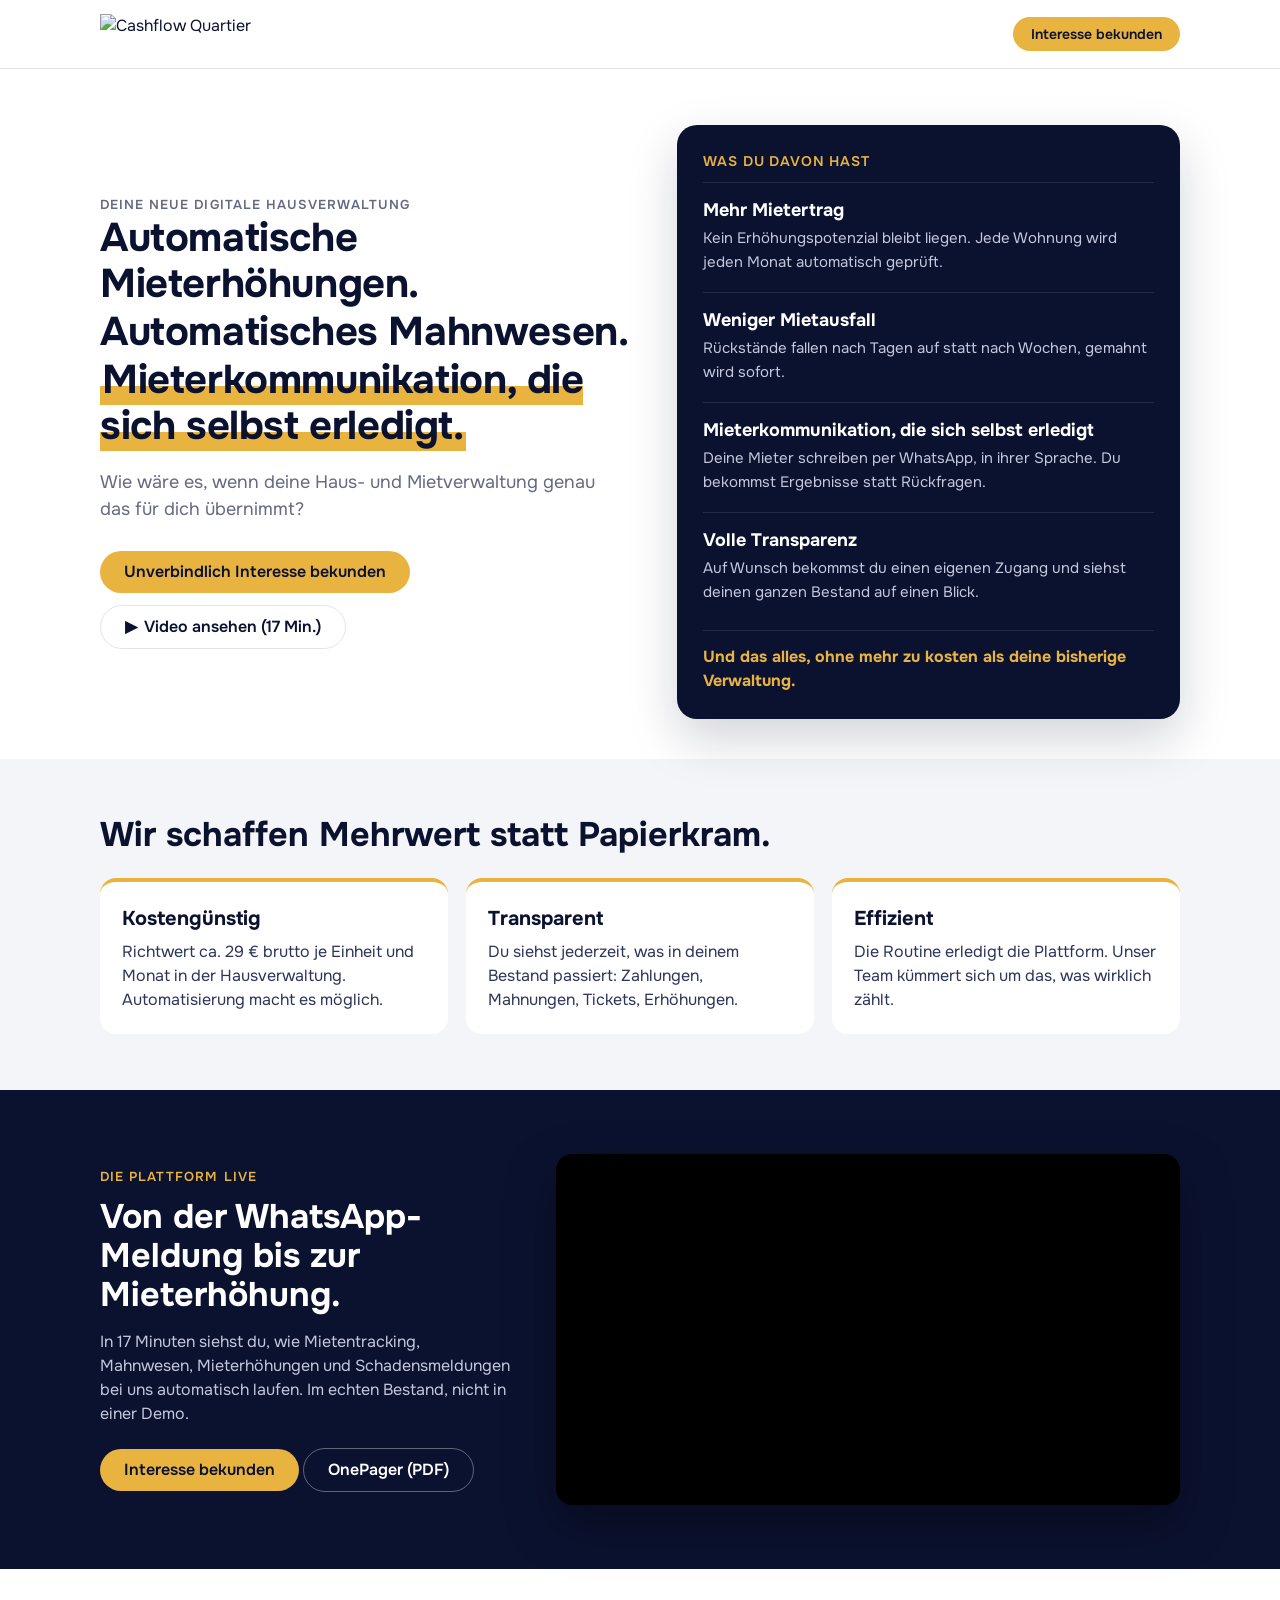
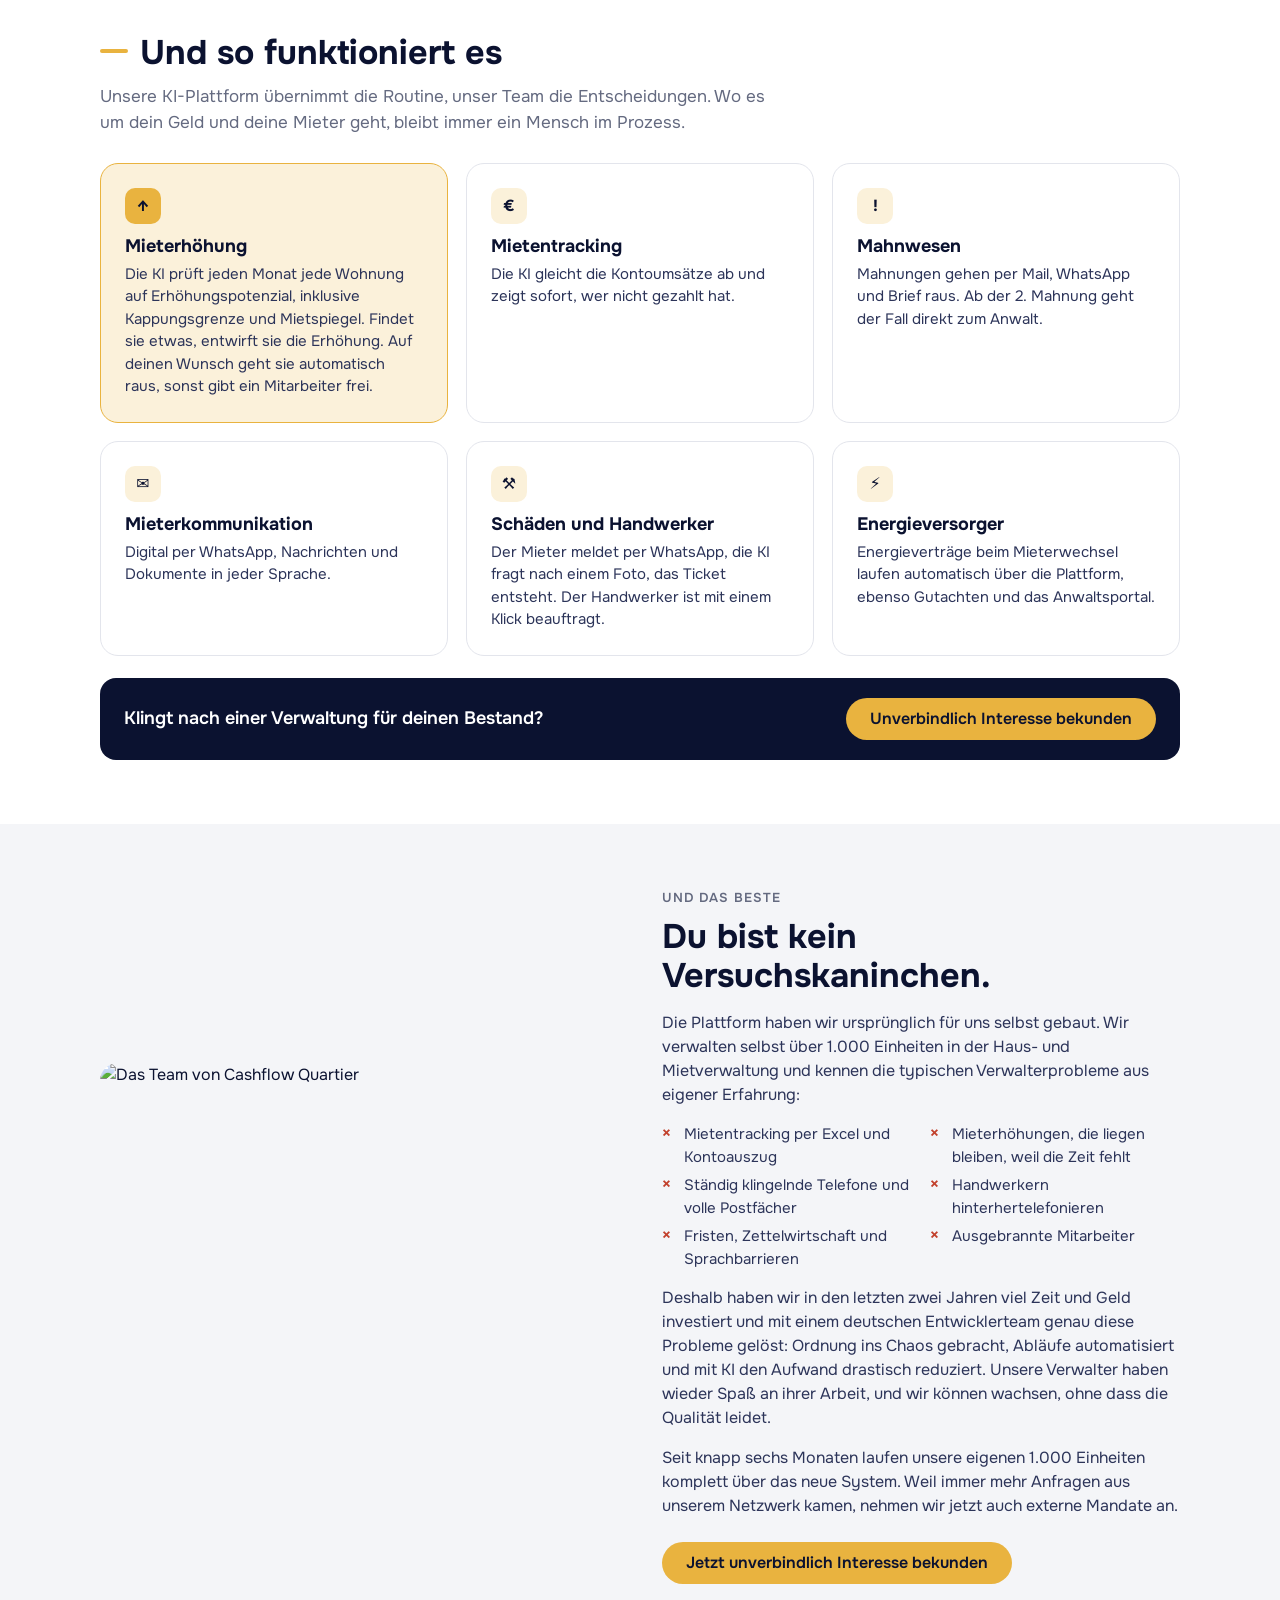
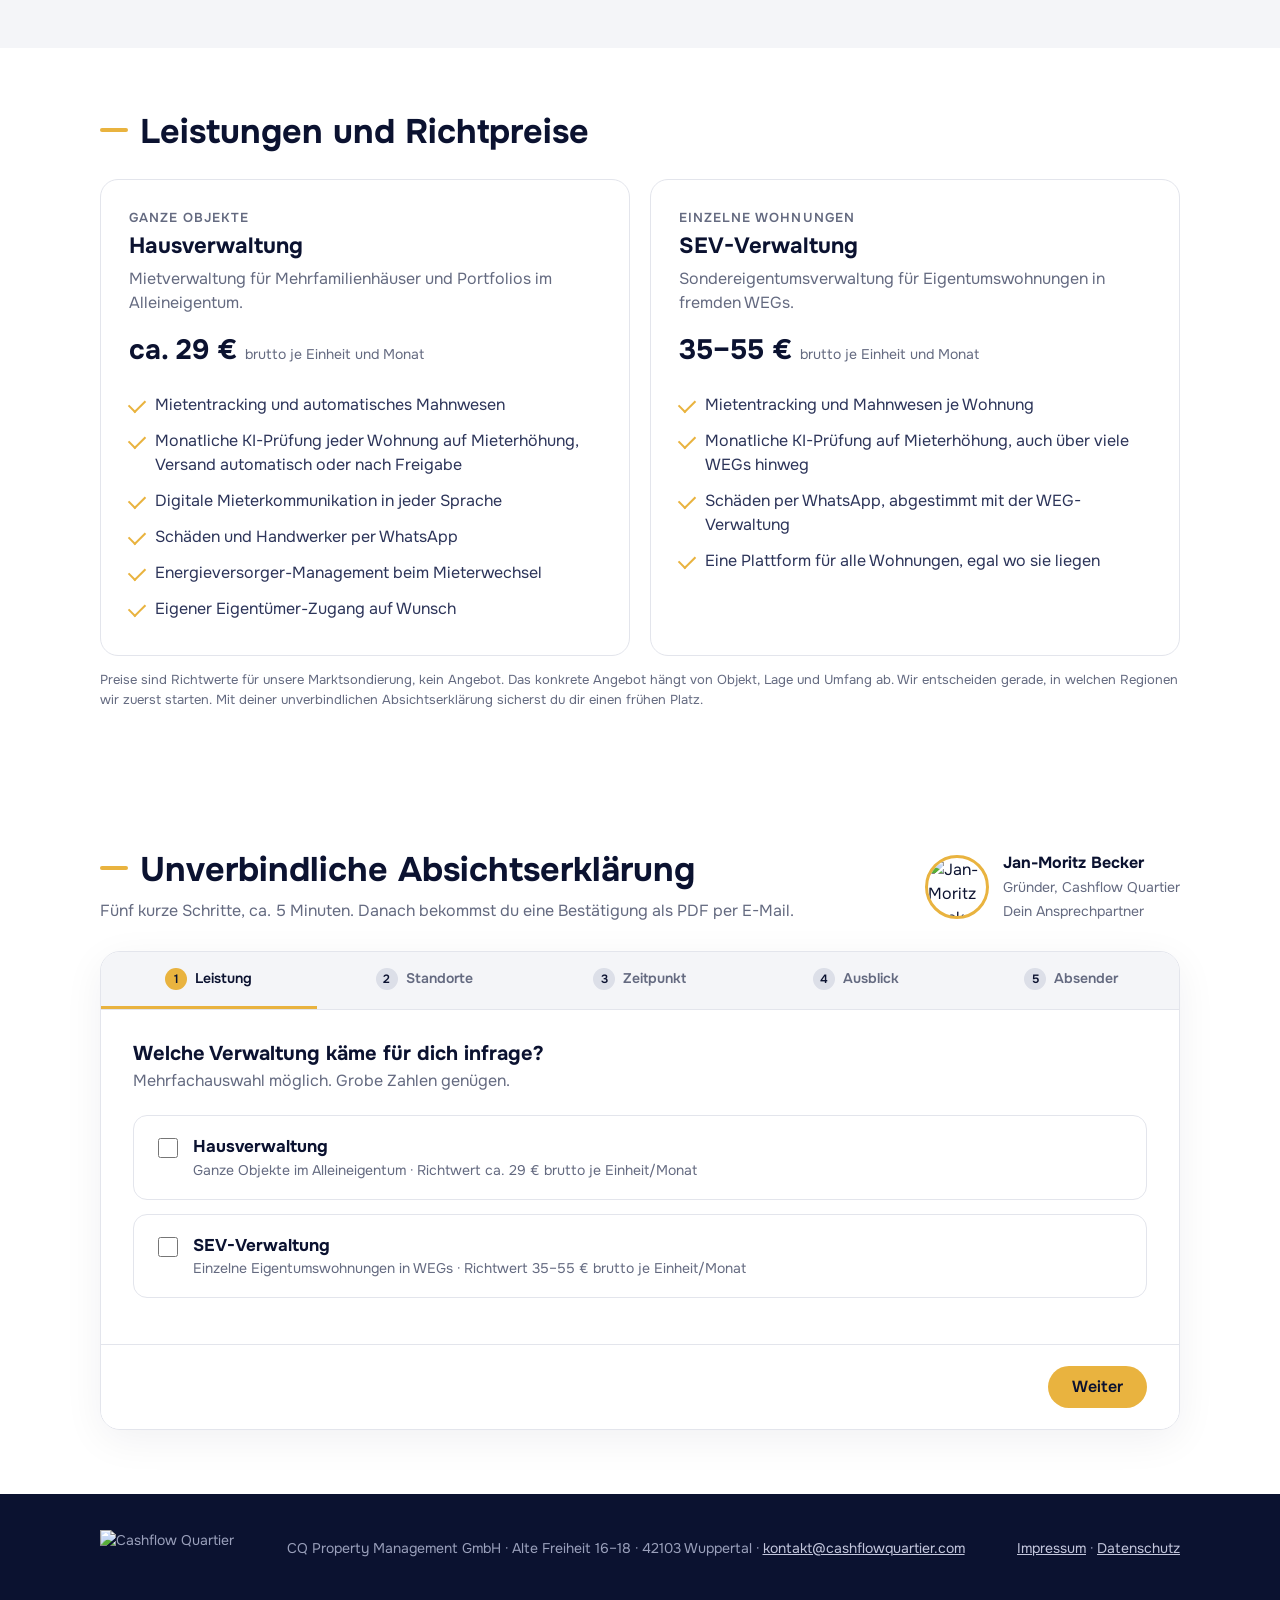
==== loi-seite/index.html @ a7de62e8 "LOI-Seite in Du-Form, neuer Aufbau mit Story und mehr Interesse-Buttons Hero mit Begrüßung, drei Cla" ====
<!doctype html>
<html lang="de">
<head>
<meta charset="utf-8">
<meta name="viewport" content="width=device-width, initial-scale=1">
<title>CQ Property Management – Unverbindliche Absichtserklärung</title>
<meta name="description" content="Deine neue digitale Hausverwaltung: automatische Mieterhöhungen, automatisches Mahnwesen und Mieterkommunikation, die sich selbst erledigt. Unverbindlich Interesse bekunden.">
<meta name="robots" content="noindex, nofollow">
<style>
@font-face{font-family:Onest;font-weight:400;font-display:swap;src:url(assets/fonts/onest-latin-400-normal.woff2) format("woff2")}
@font-face{font-family:Onest;font-weight:600;font-display:swap;src:url(assets/fonts/onest-latin-600-normal.woff2) format("woff2")}
@font-face{font-family:Onest;font-weight:700;font-display:swap;src:url(assets/fonts/onest-latin-700-normal.woff2) format("woff2")}
:root{
  --navy:#0b1230; --navy-2:#2c3459; --gold:#e9b33f; --gold-soft:#fbf1da;
  --ink:#0b1230; --muted:#646a80; --line:#e3e5ec; --bg:#ffffff; --bg-2:#f4f5f8;
  --ok:#2f9e5b; --err:#c2412d; --r:14px;
}
*{box-sizing:border-box}
html{scroll-behavior:smooth}
body{margin:0;font-family:Onest,system-ui,-apple-system,Segoe UI,Roboto,sans-serif;color:var(--ink);background:var(--bg);line-height:1.5;-webkit-font-smoothing:antialiased}
a{color:inherit}
.wrap{max-width:1120px;margin:0 auto;padding:0 20px}
.btn{display:inline-flex;align-items:center;gap:10px;border:0;border-radius:999px;padding:13px 24px;font:600 16px/1 Onest,sans-serif;cursor:pointer;text-decoration:none;transition:transform .15s,box-shadow .15s,background .15s}
.btn-gold{background:var(--gold);color:var(--navy)}
.btn-gold:hover{transform:translateY(-1px);box-shadow:0 8px 24px rgba(233,179,63,.35)}
.btn-ghost{background:transparent;color:var(--navy);border:1.5px solid var(--line)}
.btn-ghost:hover{border-color:var(--navy)}
.btn[disabled]{opacity:.5;cursor:not-allowed;transform:none;box-shadow:none}
.eyebrow{font-weight:600;font-size:13px;letter-spacing:.08em;text-transform:uppercase;color:var(--muted)}
h1,h2,h3{line-height:1.15;margin:0}
h2{font-size:clamp(26px,3.2vw,34px);font-weight:700}
.bar{display:inline-block;width:28px;height:4px;background:var(--gold);border-radius:2px;vertical-align:middle;margin-right:12px;transform:translateY(-4px)}

/* header */
header{position:sticky;top:0;z-index:20;background:rgba(255,255,255,.92);backdrop-filter:blur(8px);border-bottom:1px solid var(--line)}
header .wrap{display:flex;align-items:center;justify-content:space-between;height:68px}
header img{height:40px;display:block}
header .btn{padding:10px 18px;font-size:14px}

/* hero */
.hero{padding:56px 0 40px}
.hero .wrap{display:grid;grid-template-columns:1.05fr 1fr;gap:48px;align-items:center}
.hero h1{font-size:clamp(34px,4.6vw,52px);font-weight:700;letter-spacing:-.01em}
.hero h1 mark{background:linear-gradient(transparent 62%,var(--gold) 62%);color:inherit;padding:0 2px}
.hero p.lead{font-size:18px;color:var(--muted);margin:20px 0 28px;max-width:520px}
.hero .greet{display:none;margin:0 0 14px;font-weight:600;color:var(--navy)}
.hero .ctas{display:flex;gap:12px;flex-wrap:wrap}
.hero figure{margin:0;border-radius:18px;overflow:hidden;box-shadow:0 20px 50px rgba(11,18,48,.12)}
.hero figure img{display:block;width:100%;height:auto}
.trust{display:flex;gap:10px;flex-wrap:wrap;margin-top:22px}
.trust span{background:var(--bg-2);border-radius:999px;padding:6px 14px;font-size:13px;color:var(--navy-2)}

/* hero automation card */
.auto{background:var(--navy);color:#fff;border-radius:20px;padding:26px 26px 18px;box-shadow:0 20px 50px rgba(11,18,48,.18)}
.auto-head{font-weight:600;font-size:14px;letter-spacing:.06em;text-transform:uppercase;color:var(--gold);margin-bottom:10px}
.auto ul{list-style:none;margin:0;padding:0}
.auto li{display:flex;gap:14px;align-items:flex-start;padding:12px 0;border-top:1px solid rgba(255,255,255,.1)}
.auto li:first-child{border-top:0}
.auto i{flex:none;width:34px;height:34px;border-radius:10px;background:rgba(233,179,63,.16);color:var(--gold);display:grid;place-items:center;font-style:normal;font-weight:700}
.auto b{display:block;font-size:16px}
.auto span{display:block;font-size:14px;color:#c4c7dd;line-height:1.4}
/* benefits */
.benefits .intro{color:var(--muted);max-width:680px;margin:12px 0 0;font-size:17px}
.benefits .grid{display:grid;grid-template-columns:repeat(2,1fr);gap:20px;margin-top:28px}
.benefits .card h3{font-size:20px;margin:0 0 8px}
.benefits .card p{margin:0;color:var(--navy-2)}
.benefits .card{border-top:4px solid var(--gold)}
/* team */
.team{display:grid;grid-template-columns:1fr 1fr;gap:44px;align-items:center}
.team figure{margin:0;border-radius:18px;overflow:hidden}
.team figure img{display:block;width:100%;height:auto}
.team p{color:var(--navy-2)}
.stat b{font-size:26px}
/* hero claims + gains */
.hero h1.claims{font-size:clamp(28px,3.3vw,40px);display:flex;flex-direction:column;gap:2px}
.values{display:flex;gap:8px;flex-wrap:wrap;margin:0 0 26px}
.values span{border:1.5px solid var(--gold);color:var(--navy);border-radius:999px;padding:6px 14px;font-weight:600;font-size:14px}
.gains{background:var(--navy);color:#fff;border-radius:20px;padding:26px;box-shadow:0 20px 50px rgba(11,18,48,.18);display:grid;gap:4px}
.gains-head{font-weight:600;font-size:14px;letter-spacing:.06em;text-transform:uppercase;color:var(--gold);margin-bottom:6px}
.gain{padding:14px 0;border-top:1px solid rgba(255,255,255,.1)}
.gain b{display:block;font-size:18px;margin-bottom:2px}
.gain span{color:#c4c7dd;font-size:15px;line-height:1.45}
.gains-foot{margin-top:8px;padding-top:14px;border-top:1px solid rgba(255,255,255,.1);font-size:13px;color:#9aa0bb}
/* how */
.how .intro{color:var(--muted);max-width:680px;margin:12px 0 0;font-size:17px}
.how .grid{display:grid;grid-template-columns:repeat(3,1fr);gap:18px;margin:28px 0 22px}
.how .card{padding:24px}
.how .card i{width:36px;height:36px;border-radius:10px;background:var(--gold-soft);color:var(--navy);display:grid;place-items:center;font-style:normal;font-weight:700;margin-bottom:12px}
.how .card h3{font-size:18px;margin:0 0 6px}
.how .card p{margin:0;color:var(--navy-2);font-size:15px}
.how .card.feat{background:var(--gold-soft);border-color:var(--gold)}
.how .card.feat i{background:var(--gold)}
/* values band, cta, pains */
.values-band{background:var(--bg-2);padding-block:56px}
.values-band h2{text-align:left}
.values3{display:grid;grid-template-columns:repeat(3,1fr);gap:18px;margin-top:24px}
.values3 div{background:#fff;border-radius:16px;padding:22px;border-top:4px solid var(--gold)}
.values3 b{display:block;font-size:20px;margin-bottom:6px}
.values3 span{color:var(--navy-2)}
.cta-line{display:flex;justify-content:space-between;align-items:center;gap:16px;flex-wrap:wrap;background:var(--navy);color:#fff;border-radius:16px;padding:20px 24px;margin-top:6px}
.cta-line span{font-weight:600;font-size:18px}
.btn-ghost.on-dark{color:#fff;border-color:rgba(255,255,255,.35)}
.btn-ghost.on-dark:hover{border-color:#fff}
.pains{margin:6px 0 16px;padding:0;list-style:none;display:grid;grid-template-columns:1fr 1fr;gap:6px 18px}
.pains li{position:relative;padding-left:22px;color:var(--navy-2);font-size:15px}
.pains li:before{content:"×";position:absolute;left:0;top:-1px;color:var(--err);font-weight:700}
.gains-foot b{color:var(--gold);font-size:16px}
/* stats */
.stats{display:grid;grid-template-columns:repeat(4,1fr);gap:14px;margin:8px 0 0}
.stat{background:var(--bg-2);border-radius:var(--r);padding:20px}
.stat b{display:block;font-size:30px;font-weight:700}
.stat b.g{color:var(--gold)}
.stat span{font-size:14px;color:var(--muted)}

section{padding:64px 0}
.video{background:var(--navy);color:#fff}
.video .wrap{display:grid;grid-template-columns:1fr 1.5fr;gap:40px;align-items:center}
.video p{color:#c4c7dd}
.video .frame{position:relative;padding-top:56.25%;border-radius:16px;overflow:hidden;background:#000;box-shadow:0 20px 50px rgba(0,0,0,.35)}
.video iframe{position:absolute;inset:0;width:100%;height:100%;border:0}
.video .eyebrow{color:var(--gold)}

/* services */
.services .grid{display:grid;grid-template-columns:1fr 1fr;gap:20px;margin-top:28px}
.card{border:1px solid var(--line);border-radius:18px;padding:28px;background:#fff}
.card h3{font-size:22px;margin:6px 0 8px}
.card .price{font-size:28px;font-weight:700;margin:14px 0 2px}
.card .price small{font-size:14px;font-weight:400;color:var(--muted)}
.card ul{margin:16px 0 0;padding:0;list-style:none}
.card li{padding:6px 0 6px 26px;position:relative;color:var(--navy-2)}
.card li:before{content:"";position:absolute;left:0;top:12px;width:14px;height:8px;border-left:2.5px solid var(--gold);border-bottom:2.5px solid var(--gold);transform:rotate(-45deg)}
.note{font-size:13px;color:var(--muted);margin-top:14px}

/* why loi */
.why{background:var(--bg-2)}
.why .grid{display:grid;grid-template-columns:repeat(3,1fr);gap:20px;margin-top:28px}
.why .card{border:0}
.why .num{width:36px;height:36px;border-radius:50%;background:var(--gold);color:var(--navy);display:grid;place-items:center;font-weight:700}

/* form */
.loi .head{display:grid;grid-template-columns:1fr auto;gap:30px;align-items:end;margin-bottom:28px}
.person{display:flex;gap:14px;align-items:center}
.person img{width:64px;height:64px;border-radius:50%;object-fit:cover;border:3px solid var(--gold)}
.person b{display:block}
.person span{font-size:14px;color:var(--muted)}
.formbox{border:1px solid var(--line);border-radius:20px;overflow:hidden;box-shadow:0 10px 40px rgba(11,18,48,.06)}
.steps{display:flex;background:var(--bg-2);border-bottom:1px solid var(--line);overflow-x:auto}
.steps button{flex:1;min-width:130px;border:0;background:none;padding:16px 12px;font:600 14px Onest,sans-serif;color:var(--muted);cursor:pointer;border-bottom:3px solid transparent;white-space:nowrap}
.steps button .n{display:inline-grid;place-items:center;width:22px;height:22px;border-radius:50%;background:#dcdfe8;color:var(--navy);font-size:12px;margin-right:8px}
.steps button.on{color:var(--navy);border-bottom-color:var(--gold)}
.steps button.on .n,.steps button.past .n{background:var(--gold)}
.pane{display:none;padding:32px}
.pane.on{display:block}
.pane h3{font-size:20px;margin-bottom:4px}
.pane .sub{color:var(--muted);margin:0 0 22px}
.row{display:grid;gap:16px;grid-template-columns:repeat(2,1fr);margin-bottom:16px}
.row.three{grid-template-columns:repeat(3,1fr)}
label.f{display:block;font-size:14px;font-weight:600;margin-bottom:6px}
label.f em{font-style:normal;font-weight:400;color:var(--muted)}
input[type=text],input[type=email],input[type=tel],input[type=number],select,textarea{width:100%;font:16px Onest,sans-serif;color:var(--ink);padding:12px 14px;border:1.5px solid var(--line);border-radius:10px;background:#fff;outline:none;transition:border .15s}
input:focus,select:focus,textarea:focus{border-color:var(--navy)}
.invalid{border-color:var(--err)!important}
.svc{border:1.5px solid var(--line);border-radius:14px;padding:18px 20px;margin-bottom:14px;transition:border .15s,background .15s}
.svc.on{border-color:var(--gold);background:#fffcf4}
.svc .top{display:flex;gap:12px;align-items:flex-start;cursor:pointer}
.svc .top input{margin-top:4px;width:20px;height:20px;accent-color:var(--navy)}
.svc .top b{font-size:17px}
.svc .top span{display:block;font-size:14px;color:var(--muted)}
.svc .body{display:none;margin-top:16px;padding-top:16px;border-top:1px dashed var(--line)}
.svc.on .body{display:block}
.chips{display:flex;gap:8px;flex-wrap:wrap}
.chips label{cursor:pointer}
.chips input{position:absolute;opacity:0;pointer-events:none}
.chips span{display:inline-block;padding:9px 16px;border:1.5px solid var(--line);border-radius:999px;font-size:14px;transition:all .15s}
.chips input:checked+span{background:var(--navy);border-color:var(--navy);color:#fff}
.chips input:focus-visible+span{outline:2px solid var(--gold);outline-offset:2px}
table.loc{width:100%;border-collapse:separate;border-spacing:0 8px}
table.loc th{text-align:left;font-size:13px;color:var(--muted);font-weight:600;padding:0 6px}
table.loc td{padding:0 6px}
table.loc td:last-child{width:44px}
table.loc td:nth-child(1){width:110px}
table.loc td:nth-child(3){width:120px}
table.loc td:nth-child(4){width:190px}
table.loc td:nth-child(5){width:140px}
.del{border:0;background:var(--bg-2);border-radius:8px;width:38px;height:44px;cursor:pointer;font-size:18px;color:var(--muted)}
.add{margin-top:6px;border:1.5px dashed var(--line);background:none;border-radius:10px;padding:10px 16px;font:600 14px Onest,sans-serif;cursor:pointer;color:var(--navy)}
.sumline{margin-top:14px;font-size:14px;color:var(--muted)}
.sumline b{color:var(--navy)}
.check{display:flex;gap:12px;align-items:flex-start;margin:12px 0;font-size:14px;color:var(--navy-2)}
.check input{width:18px;height:18px;margin-top:2px;accent-color:var(--navy);flex:none}
.legal{background:var(--gold-soft);border-radius:12px;padding:16px 18px;font-size:14px;color:var(--navy-2);margin:6px 0 18px}
.nav{display:flex;justify-content:space-between;align-items:center;padding:20px 32px;border-top:1px solid var(--line);background:#fff}
.nav .msg{color:var(--err);font-size:14px}
.scale{display:flex;gap:8px}
.scale label{flex:1}
.scale span{display:block;text-align:center}
.hint{font-size:13px;color:var(--muted);margin-top:6px}

/* done */
.done{display:none;padding:40px 32px}
.done.on{display:block}
.done .ok{width:56px;height:56px;border-radius:50%;background:var(--ok);display:grid;place-items:center;margin-bottom:16px}
.summary{background:var(--bg-2);border-radius:14px;padding:20px 24px;margin:20px 0;font-size:15px}
.summary dl{display:grid;grid-template-columns:220px 1fr;gap:6px 16px;margin:0}
.summary dt{color:var(--muted)}
.summary dd{margin:0;font-weight:600}

footer{background:var(--navy);color:#9aa0bb;padding:36px 0;font-size:14px}
footer .wrap{display:flex;justify-content:space-between;gap:20px;flex-wrap:wrap;align-items:center}
footer img{height:36px}
footer a{color:#c4c7dd}

@media (max-width:900px){
  .hero .wrap,.video .wrap,.services .grid,.how .grid,.team,.loi .head,.values3,.pains{grid-template-columns:1fr}
  .stats{grid-template-columns:repeat(2,1fr)}
  .hero{padding-top:32px}
}
@media (max-width:640px){
  .wrap{padding:0 16px}
  .row,.row.three{grid-template-columns:1fr}
  .pane{padding:22px 18px}
  .nav{padding:16px 18px}
  .summary dl{grid-template-columns:1fr}
  table.loc thead{display:none}
  table.loc tr{display:grid;grid-template-columns:1fr 1fr;gap:8px;padding:10px;background:var(--bg-2);border-radius:12px;margin-bottom:10px}
  table.loc td{padding:0}
  table.loc td:last-child{width:auto}
}
@media print{
  header,section,footer,.steps,.nav,.done .actions{display:none!important}
  #loi,.loi .wrap,.formbox,.done{display:block!important;box-shadow:none;border:0;padding:0}
  .loi .head{display:none}
  .print-head{display:flex!important}
}
.print-head{display:none;justify-content:space-between;align-items:center;margin-bottom:20px}
.print-head img{height:44px}
</style>
</head>
<body>

<header>
  <div class="wrap">
    <img src="assets/logo_navy.png" alt="Cashflow Quartier">
    <a class="btn btn-gold" href="#loi">Interesse bekunden</a>
  </div>
</header>

<div class="hero">
  <div class="wrap">
    <div>
      <p class="greet" id="greet"></p>
      <div class="eyebrow">Deine neue digitale Hausverwaltung</div>
      <h1 class="claims">
        <span>Automatische Mieterhöhungen.</span>
        <span>Automatisches Mahnwesen.</span>
        <span><mark>Mieterkommunikation, die sich selbst erledigt.</mark></span>
      </h1>
      <p class="lead">Wie wäre es, wenn deine Haus- und Mietverwaltung genau das für dich übernimmt?</p>
      <div class="ctas">
        <a class="btn btn-gold" href="#loi">Unverbindlich Interesse bekunden</a>
        <a class="btn btn-ghost" href="#video">▶&nbsp; Video ansehen (17 Min.)</a>
      </div>
    </div>
    <div class="gains">
      <div class="gains-head">Was du davon hast</div>
      <div class="gain"><b>Mehr Mietertrag</b><span>Kein Erhöhungspotenzial bleibt liegen. Jede Wohnung wird jeden Monat automatisch geprüft.</span></div>
      <div class="gain"><b>Weniger Mietausfall</b><span>Rückstände fallen nach Tagen auf statt nach Wochen, gemahnt wird sofort.</span></div>
      <div class="gain"><b>Mieterkommunikation, die sich selbst erledigt</b><span>Deine Mieter schreiben per WhatsApp, in ihrer Sprache. Du bekommst Ergebnisse statt Rückfragen.</span></div>
      <div class="gain"><b>Volle Transparenz</b><span>Auf Wunsch bekommst du einen eigenen Zugang und siehst deinen ganzen Bestand auf einen Blick.</span></div>
      <div class="gains-foot"><b>Und das alles, ohne mehr zu kosten als deine bisherige Verwaltung.</b></div>
    </div>
  </div>
</div>

<section class="values-band">
  <div class="wrap">
    <h2>Wir schaffen Mehrwert statt Papierkram.</h2>
    <div class="values3">
      <div><b>Kostengünstig</b><span>Richtwert ca. 29 € brutto je Einheit und Monat in der Hausverwaltung. Automatisierung macht es möglich.</span></div>
      <div><b>Transparent</b><span>Du siehst jederzeit, was in deinem Bestand passiert: Zahlungen, Mahnungen, Tickets, Erhöhungen.</span></div>
      <div><b>Effizient</b><span>Die Routine erledigt die Plattform. Unser Team kümmert sich um das, was wirklich zählt.</span></div>
    </div>
  </div>
</section>

<section class="video" id="video">
  <div class="wrap">
    <div>
      <div class="eyebrow">Die Plattform live</div>
      <h2 style="margin:10px 0 14px">Von der WhatsApp-Meldung bis zur Mieterhöhung.</h2>
      <p>In 17 Minuten siehst du, wie Mietentracking, Mahnwesen, Mieterhöhungen und Schadensmeldungen bei uns automatisch laufen. Im echten Bestand, nicht in einer Demo.</p>
      <div class="ctas" style="margin-top:22px">
        <a class="btn btn-gold" href="#loi">Interesse bekunden</a>
        <a class="btn btn-ghost on-dark" href="assets/CQPM_OnePager.pdf" download>OnePager (PDF)</a>
      </div>
    </div>
    <div class="frame">
      <iframe src="https://drive.google.com/file/d/1pEjXcwP1N7CeqUmhcbfCx8Wmm3FesHrv/preview" allow="autoplay; fullscreen" allowfullscreen title="CQPM Plattform-Video"></iframe>
    </div>
  </div>
</section>

<section class="how">
  <div class="wrap">
    <h2><span class="bar"></span>Und so funktioniert es</h2>
    <p class="intro">Unsere KI-Plattform übernimmt die Routine, unser Team die Entscheidungen. Wo es um dein Geld und deine Mieter geht, bleibt immer ein Mensch im Prozess.</p>
    <div class="grid">
      <div class="card feat"><i>↑</i><h3>Mieterhöhung</h3><p>Die KI prüft jeden Monat jede Wohnung auf Erhöhungspotenzial, inklusive Kappungsgrenze und Mietspiegel. Findet sie etwas, entwirft sie die Erhöhung. Auf deinen Wunsch geht sie automatisch raus, sonst gibt ein Mitarbeiter frei.</p></div>
      <div class="card"><i>€</i><h3>Mietentracking</h3><p>Die KI gleicht die Kontoumsätze ab und zeigt sofort, wer nicht gezahlt hat.</p></div>
      <div class="card"><i>!</i><h3>Mahnwesen</h3><p>Mahnungen gehen per Mail, WhatsApp und Brief raus. Ab der 2. Mahnung geht der Fall direkt zum Anwalt.</p></div>
      <div class="card"><i>✉</i><h3>Mieterkommunikation</h3><p>Digital per WhatsApp, Nachrichten und Dokumente in jeder Sprache.</p></div>
      <div class="card"><i>⚒</i><h3>Schäden und Handwerker</h3><p>Der Mieter meldet per WhatsApp, die KI fragt nach einem Foto, das Ticket entsteht. Der Handwerker ist mit einem Klick beauftragt.</p></div>
      <div class="card"><i>⚡</i><h3>Energieversorger</h3><p>Energieverträge beim Mieterwechsel laufen automatisch über die Plattform, ebenso Gutachten und das Anwaltsportal.</p></div>
    </div>
    <div class="cta-line"><span>Klingt nach einer Verwaltung für deinen Bestand?</span><a class="btn btn-gold" href="#loi">Unverbindlich Interesse bekunden</a></div>
  </div>
</section>

<section class="why">
  <div class="wrap team">
    <figure><img src="assets/team.jpg" alt="Das Team von Cashflow Quartier" width="1600" height="1066"></figure>
    <div>
      <div class="eyebrow">Und das Beste</div>
      <h2 style="margin:10px 0 14px">Du bist kein Versuchskaninchen.</h2>
      <p>Die Plattform haben wir ursprünglich für uns selbst gebaut. Wir verwalten selbst über 1.000 Einheiten in der Haus- und Mietverwaltung und kennen die typischen Verwalterprobleme aus eigener Erfahrung:</p>
      <ul class="pains">
        <li>Mietentracking per Excel und Kontoauszug</li>
        <li>Mieterhöhungen, die liegen bleiben, weil die Zeit fehlt</li>
        <li>Ständig klingelnde Telefone und volle Postfächer</li>
        <li>Handwerkern hinterhertelefonieren</li>
        <li>Fristen, Zettelwirtschaft und Sprachbarrieren</li>
        <li>Ausgebrannte Mitarbeiter</li>
      </ul>
      <p>Deshalb haben wir in den letzten zwei Jahren viel Zeit und Geld investiert und mit einem deutschen Entwicklerteam genau diese Probleme gelöst: Ordnung ins Chaos gebracht, Abläufe automatisiert und mit KI den Aufwand drastisch reduziert. Unsere Verwalter haben wieder Spaß an ihrer Arbeit, und wir können wachsen, ohne dass die Qualität leidet.</p>
      <p>Seit knapp sechs Monaten laufen unsere eigenen 1.000 Einheiten komplett über das neue System. Weil immer mehr Anfragen aus unserem Netzwerk kamen, nehmen wir jetzt auch externe Mandate an.</p>
      <a class="btn btn-gold" href="#loi" style="margin-top:8px">Jetzt unverbindlich Interesse bekunden</a>
    </div>
  </div>
</section>

<section class="services">
  <div class="wrap">
    <h2><span class="bar"></span>Leistungen und Richtpreise</h2>
    <div class="grid">
      <div class="card">
        <div class="eyebrow">Ganze Objekte</div>
        <h3>Hausverwaltung</h3>
        <p style="color:var(--muted);margin:0">Mietverwaltung für Mehrfamilienhäuser und Portfolios im Alleineigentum.</p>
        <div class="price">ca. 29 € <small>brutto je Einheit und Monat</small></div>
        <ul>
          <li>Mietentracking und automatisches Mahnwesen</li>
          <li>Monatliche KI-Prüfung jeder Wohnung auf Mieterhöhung, Versand automatisch oder nach Freigabe</li>
          <li>Digitale Mieterkommunikation in jeder Sprache</li>
          <li>Schäden und Handwerker per WhatsApp</li>
          <li>Energieversorger-Management beim Mieterwechsel</li>
          <li>Eigener Eigentümer-Zugang auf Wunsch</li>
        </ul>
      </div>
      <div class="card">
        <div class="eyebrow">Einzelne Wohnungen</div>
        <h3>SEV-Verwaltung</h3>
        <p style="color:var(--muted);margin:0">Sondereigentumsverwaltung für Eigentumswohnungen in fremden WEGs.</p>
        <div class="price">35–55 € <small>brutto je Einheit und Monat</small></div>
        <ul>
          <li>Mietentracking und Mahnwesen je Wohnung</li>
          <li>Monatliche KI-Prüfung auf Mieterhöhung, auch über viele WEGs hinweg</li>
          <li>Schäden per WhatsApp, abgestimmt mit der WEG-Verwaltung</li>
          <li>Eine Plattform für alle Wohnungen, egal wo sie liegen</li>
        </ul>
      </div>
    </div>
    <p class="note">Preise sind Richtwerte für unsere Marktsondierung, kein Angebot. Das konkrete Angebot hängt von Objekt, Lage und Umfang ab. Wir entscheiden gerade, in welchen Regionen wir zuerst starten. Mit deiner unverbindlichen Absichtserklärung sicherst du dir einen frühen Platz.</p>
  </div>
</section>

<section class="loi" id="loi">
  <div class="wrap">
    <div class="head">
      <div>
        <h2><span class="bar"></span>Unverbindliche Absichtserklärung</h2>
        <p style="color:var(--muted);margin:10px 0 0">Fünf kurze Schritte, ca. 5 Minuten. Danach bekommst du eine Bestätigung als PDF per E-Mail.</p>
      </div>
      <div class="person"><img src="assets/jan.jpg" alt="Jan-Moritz Becker"><div><b>Jan-Moritz Becker</b><span>Gründer, Cashflow Quartier<br>Dein Ansprechpartner</span></div></div>
    </div>

    <div class="formbox">
      <div class="print-head"><img src="assets/logo_navy.png" alt=""><div style="text-align:right;font-size:13px;color:var(--muted)">CQ Property Management GmbH<br>Unverbindliche Absichtserklärung</div></div>
      <nav class="steps" id="steps"></nav>
      <form id="form" novalidate>

        <!-- 1 Leistung -->
        <div class="pane" data-title="Leistung">
          <h3>Welche Verwaltung käme für dich infrage?</h3>
          <p class="sub">Mehrfachauswahl möglich. Grobe Zahlen genügen.</p>

          <div class="svc" data-svc="hv">
            <label class="top"><input type="checkbox" name="hv_aktiv"><div><b>Hausverwaltung</b><span>Ganze Objekte im Alleineigentum · Richtwert ca. 29 € brutto je Einheit/Monat</span></div></label>
            <div class="body">
              <div class="row">
                <div><label class="f">Anzahl Einheiten</label><input type="number" name="hv_einheiten" min="1" inputmode="numeric" placeholder="z. B. 250"></div>
                <div><label class="f">Anzahl Objekte <em>(optional)</em></label><input type="number" name="hv_objekte" min="1" inputmode="numeric" placeholder="z. B. 18"></div>
              </div>
              <label class="f">Passt der Richtwert von ca. 29 €?</label>
              <div class="chips">
                <label><input type="radio" name="hv_preis" value="passt"><span>Passt</span></label>
                <label><input type="radio" name="hv_preis" value="eher_hoch"><span>Eher hoch</span></label>
                <label><input type="radio" name="hv_preis" value="zu_hoch"><span>Zu hoch</span></label>
                <label><input type="radio" name="hv_preis" value="weiss_nicht"><span>Kann ich nicht sagen</span></label>
              </div>
            </div>
          </div>

          <div class="svc" data-svc="sev">
            <label class="top"><input type="checkbox" name="sev_aktiv"><div><b>SEV-Verwaltung</b><span>Einzelne Eigentumswohnungen in WEGs · Richtwert 35–55 € brutto je Einheit/Monat</span></div></label>
            <div class="body">
              <div class="row">
                <div><label class="f">Anzahl Wohnungen</label><input type="number" name="sev_einheiten" min="1" inputmode="numeric" placeholder="z. B. 60"></div>
                <div><label class="f">In wie vielen WEGs? <em>(optional)</em></label><input type="number" name="sev_wegs" min="1" inputmode="numeric" placeholder="z. B. 25"></div>
              </div>
              <label class="f">Passt der Richtwert von 35–55 €?</label>
              <div class="chips">
                <label><input type="radio" name="sev_preis" value="passt"><span>Passt</span></label>
                <label><input type="radio" name="sev_preis" value="eher_hoch"><span>Eher hoch</span></label>
                <label><input type="radio" name="sev_preis" value="zu_hoch"><span>Zu hoch</span></label>
                <label><input type="radio" name="sev_preis" value="weiss_nicht"><span>Kann ich nicht sagen</span></label>
              </div>
            </div>
          </div>
        </div>

        <!-- 2 Standorte -->
        <div class="pane" data-title="Standorte">
          <h3>Wo liegen die Einheiten?</h3>
          <p class="sub">Eine Zeile je Ort oder Region. So sehen wir, wo wir zuerst Kapazität aufbauen.</p>
          <table class="loc">
            <thead><tr><th>PLZ</th><th>Ort / Region</th><th>Einheiten</th><th>Leistung</th><th>Nutzung</th><th></th></tr></thead>
            <tbody id="locs"></tbody>
          </table>
          <button type="button" class="add" id="addLoc">+ Weiteren Standort hinzufügen</button>
          <p class="sumline" id="locSum"></p>
        </div>

        <!-- 3 Zeitpunkt -->
        <div class="pane" data-title="Zeitpunkt">
          <h3>Ab wann wäre ein Wechsel denkbar?</h3>
          <p class="sub">Eine grobe Einschätzung reicht.</p>
          <div class="row">
            <div><label class="f">Frühester Start</label><select name="start" id="start"></select></div>
            <div><label class="f">Wer verwaltet heute?</label>
              <select name="verwaltung_heute">
                <option value="">Bitte wählen</option>
                <option value="eigen">Eigenverwaltung</option>
                <option value="extern">Externe Verwaltung</option>
                <option value="gemischt">Teils, teils</option>
              </select></div>
          </div>
          <div class="row">
            <div><label class="f">Bestehender Vertrag kündbar ab <em>(falls extern)</em></label><input type="text" name="kuendbar_ab" placeholder="z. B. 12/2026 oder „unbekannt“"></div>
            <div><label class="f">Heutige Kosten je Einheit/Monat <em>(optional)</em></label><input type="text" name="kosten_heute" placeholder="z. B. 32 € brutto"></div>
          </div>
          <p class="hint">Deine Angaben zu Kosten behandeln wir vertraulich und werten sie nur zusammengefasst aus.</p>
        </div>

        <!-- 4 Potenzial -->
        <div class="pane" data-title="Ausblick">
          <h3>Ausblick</h3>
          <p class="sub">Hilft uns, das Angebot passend aufzustellen.</p>
          <label class="f">Interesse an Zusatzleistungen über die Plattform</label>
          <div class="chips" style="margin-bottom:20px">
            <label><input type="checkbox" name="zusatz" value="energie"><span>Energieverträge</span></label>
            <label><input type="checkbox" name="zusatz" value="versicherung"><span>Versicherungen</span></label>
            <label><input type="checkbox" name="zusatz" value="gutachten"><span>Gutachten</span></label>
            <label><input type="checkbox" name="zusatz" value="mieterhoehung"><span>Mieterhöhungs-Management</span></label>
            <label><input type="checkbox" name="zusatz" value="vertrieb"><span>Vertrieb / Verkauf</span></label>
          </div>
          <div class="row">
            <div><label class="f">Geplante Zukäufe in den nächsten 24 Monaten <em>(Einheiten, optional)</em></label><input type="number" name="zukaeufe" min="0" inputmode="numeric" placeholder="z. B. 100"></div>
            <div><label class="f">Start mit einem Teilbestand als Pilot denkbar?</label>
              <div class="chips">
                <label><input type="radio" name="pilot" value="ja"><span>Ja</span></label>
                <label><input type="radio" name="pilot" value="vielleicht"><span>Vielleicht</span></label>
                <label><input type="radio" name="pilot" value="nein"><span>Nein</span></label>
              </div></div>
          </div>
          <label class="f">Wie wahrscheinlich ist eine Beauftragung, wenn Konditionen und Start passen?</label>
          <div class="chips scale">
            <label><input type="radio" name="wahrscheinlichkeit" value="1"><span>1<br><small>gering</small></span></label>
            <label><input type="radio" name="wahrscheinlichkeit" value="2"><span>2</span></label>
            <label><input type="radio" name="wahrscheinlichkeit" value="3"><span>3</span></label>
            <label><input type="radio" name="wahrscheinlichkeit" value="4"><span>4</span></label>
            <label><input type="radio" name="wahrscheinlichkeit" value="5"><span>5<br><small>sehr hoch</small></span></label>
          </div>
          <div style="margin-top:20px"><label class="f">Anmerkungen <em>(optional)</em></label><textarea name="anmerkungen" rows="3" placeholder="Besonderheiten im Bestand, Wünsche, Fragen …"></textarea></div>
        </div>

        <!-- 5 Absender -->
        <div class="pane" data-title="Absender">
          <h3>Deine Angaben und Erklärung</h3>
          <p class="sub">Damit wir die Absichtserklärung zuordnen und dir die Bestätigung schicken können.</p>
          <div class="row">
            <div><label class="f">Unternehmen</label><input type="text" name="firma" autocomplete="organization" required></div>
            <div><label class="f">Art des Unternehmens</label>
              <select name="typ" required>
                <option value="">Bitte wählen</option>
                <option>Family Office</option><option>Bestandshalter</option><option>Projektentwickler</option>
                <option>Stiftung / Kirche</option><option>Privater Großbestand</option><option>Sonstiges</option>
              </select></div>
          </div>
          <div class="row three">
            <div><label class="f">Vor- und Nachname</label><input type="text" name="name" autocomplete="name" required></div>
            <div><label class="f">Position</label><input type="text" name="position" autocomplete="organization-title" required></div>
            <div><label class="f">Entscheidest du über die Verwaltung?</label>
              <select name="entscheider" required>
                <option value="">Bitte wählen</option>
                <option value="ja">Ja, allein</option><option value="mit">Ja, gemeinsam mit anderen</option><option value="nein">Nein, ich bereite vor</option>
              </select></div>
          </div>
          <div class="row">
            <div><label class="f">E-Mail</label><input type="email" name="email" autocomplete="email" required></div>
            <div><label class="f">Telefon <em>(optional)</em></label><input type="tel" name="telefon" autocomplete="tel"></div>
          </div>
          <label class="f" style="margin-top:6px">Dürfen wir deine Absichtserklärung gegenüber Investoren nennen?</label>
          <div class="chips" style="margin-bottom:18px">
            <label><input type="radio" name="nennung" value="namentlich" required><span>Ja, namentlich</span></label>
            <label><input type="radio" name="nennung" value="anonym"><span>Nur anonymisiert</span></label>
            <label><input type="radio" name="nennung" value="nein"><span>Nein</span></label>
          </div>
          <div class="legal"><b>Unverbindlichkeit.</b> Diese Absichtserklärung dient der Marktsondierung. Sie ist kein Angebot und keine Beauftragung und begründet für keine Seite eine rechtliche Verpflichtung. Genannte Preise sind Richtwerte. Ein Vertrag kommt erst mit einem gesonderten, beiderseits unterschriebenen Verwaltervertrag zustande.</div>
          <input type="text" name="website" tabindex="-1" autocomplete="off" aria-hidden="true" style="position:absolute;left:-9999px;width:1px;height:1px">
          <label class="check"><input type="checkbox" name="ok_unverbindlich" required><span>Ich gebe diese unverbindliche Absichtserklärung im Namen des oben genannten Unternehmens ab.</span></label>
          <label class="check"><input type="checkbox" name="ok_datenschutz" required><span>Ich bin einverstanden, dass die CQ Property Management GmbH meine Angaben zur Marktsondierung und Kontaktaufnahme verarbeitet. Details in der <a href="https://cashflowquartier.com/datenschutz" target="_blank" rel="noopener">Datenschutzerklärung</a>.</span></label>
        </div>

        <div class="nav">
          <button type="button" class="btn btn-ghost" id="prev">Zurück</button>
          <span class="msg" id="msg" role="alert"></span>
          <button type="button" class="btn btn-gold" id="next">Weiter</button>
        </div>
      </form>

      <div class="done" id="done">
        <div class="ok"><svg width="26" height="26" viewBox="0 0 24 24" fill="none" stroke="#fff" stroke-width="3" stroke-linecap="round" stroke-linejoin="round"><path d="M5 12l5 5L20 7"/></svg></div>
        <h3 style="font-size:24px">Danke! Deine Absichtserklärung ist angekommen.</h3>
        <p style="color:var(--muted)">Du bekommst gleich eine Bestätigung als PDF per E-Mail. Ich melde mich persönlich bei dir, sobald wir in deiner Region starten.</p>
        <div class="summary" id="summary"></div>
        <p style="margin:0"><b>Jan-Moritz Becker</b><br><span style="color:var(--muted)">Gründer, Cashflow Quartier</span></p>
        <p class="actions" style="margin-top:22px"><button class="btn btn-ghost" onclick="window.print()">Zusammenfassung drucken / als PDF speichern</button></p>
      </div>
    </div>
  </div>
</section>

<footer>
  <div class="wrap">
    <img src="assets/logo_white.png" alt="Cashflow Quartier">
    <div>CQ Property Management GmbH · Alte Freiheit 16–18 · 42103 Wuppertal · <a href="mailto:kontakt@cashflowquartier.com">kontakt@cashflowquartier.com</a></div>
    <div><a href="https://cashflowquartier.com/impressum">Impressum</a> · <a href="https://cashflowquartier.com/datenschutz">Datenschutz</a></div>
  </div>
</footer>

<script>
/* ---------- Konfiguration ----------
   ENDPOINT: URL, an die das LOI als JSON (POST) geht – die Web-App-URL des
   Google-Apps-Scripts (loi_sheet.gs, siehe LOI_SHEET.md) oder später ein Endpunkt
   der CashFlow-Quartier-Plattform.
   Leer = Entwurfsmodus: es wird nichts gesendet, nur die Bestätigung angezeigt. */
const ENDPOINT = "";

const $ = (s, el = document) => el.querySelector(s);
const $$ = (s, el = document) => [...el.querySelectorAll(s)];
const form = $("#form"), panes = $$(".pane"), steps = $("#steps");
let cur = 0;

/* ---------- Personalisierter Link: ?r=<base64url JSON> ----------
   {"id":"fo-mustermann","f":"Mustermann Family Office","n":"Max Mustermann","a":"Herr","p":"Geschäftsführer","e":"max@…","t":"Family Office"} */
let ref = {};
try {
  const r = new URLSearchParams(location.search).get("r");
  if (r) ref = JSON.parse(decodeURIComponent(escape(atob(r.replace(/-/g, "+").replace(/_/g, "/")))));
} catch (e) { ref = {}; }
if (ref.n) {
  const nach = ref.n.trim().split(/\s+/).pop();
  const g = $("#greet");
  g.textContent = ref.a ? `Guten Tag ${ref.a} ${nach},` : `Guten Tag ${ref.n},`;
  g.style.display = "block";
}
const prefill = { firma: ref.f, name: ref.n, position: ref.p, email: ref.e, typ: ref.t };
for (const [k, v] of Object.entries(prefill)) if (v && form.elements[k]) form.elements[k].value = v;

/* ---------- Schritte ---------- */
panes.forEach((p, i) => {
  const b = document.createElement("button");
  b.type = "button";
  b.innerHTML = `<span class="n">${i + 1}</span>${p.dataset.title}`;
  b.onclick = () => { if (i <= cur || validate(cur)) go(i); };
  steps.appendChild(b);
});
function go(i) {
  cur = i;
  panes.forEach((p, k) => p.classList.toggle("on", k === i));
  $$("button", steps).forEach((b, k) => { b.classList.toggle("on", k === i); b.classList.toggle("past", k < i); });
  $("#prev").style.visibility = i === 0 ? "hidden" : "visible";
  $("#next").textContent = i === panes.length - 1 ? "Absichtserklärung abgeben" : "Weiter";
  $("#msg").textContent = "";
}
$("#prev").onclick = () => go(Math.max(0, cur - 1));
$("#next").onclick = () => {
  if (!validate(cur)) return;
  if (cur < panes.length - 1) { go(cur + 1); $("#loi").scrollIntoView({ behavior: "smooth" }); }
  else submit();
};

/* ---------- Leistungen ---------- */
$$(".svc").forEach(s => {
  const cb = $("input[type=checkbox]", s);
  cb.onchange = () => { s.classList.toggle("on", cb.checked); syncLocOptions(); };
});

/* ---------- Standorte ---------- */
const locs = $("#locs");
function addLoc() {
  const tr = document.createElement("tr");
  tr.innerHTML = `
    <td><input type="text" name="plz" inputmode="numeric" maxlength="5" placeholder="PLZ"></td>
    <td><input type="text" name="ort" placeholder="z. B. Wuppertal"></td>
    <td><input type="number" name="anz" min="1" inputmode="numeric" placeholder="Einheiten"></td>
    <td><select name="leistung"></select></td>
    <td><select name="nutzung"><option value="wohnen">Wohnen</option><option value="gewerbe">Gewerbe</option><option value="gemischt">Gemischt</option></select></td>
    <td><button type="button" class="del" aria-label="Zeile entfernen">×</button></td>`;
  $(".del", tr).onclick = () => { if (locs.children.length > 1) tr.remove(); sumLocs(); };
  $$("input", tr).forEach(i => i.oninput = sumLocs);
  locs.appendChild(tr);
  syncLocOptions();
}
function syncLocOptions() {
  const hv = form.elements.hv_aktiv.checked, sev = form.elements.sev_aktiv.checked;
  const opts = [hv && ["hv", "Hausverwaltung"], sev && ["sev", "SEV"]].filter(Boolean);
  if (!opts.length) opts.push(["hv", "Hausverwaltung"], ["sev", "SEV"]);
  $$("select[name=leistung]", locs).forEach(sel => {
    const v = sel.value;
    sel.innerHTML = opts.map(([k, t]) => `<option value="${k}">${t}</option>`).join("");
    if (opts.some(o => o[0] === v)) sel.value = v;
  });
}
function totals() {
  const n = x => parseInt(form.elements[x]?.value || 0, 10) || 0;
  return { hv: form.elements.hv_aktiv.checked ? n("hv_einheiten") : 0, sev: form.elements.sev_aktiv.checked ? n("sev_einheiten") : 0 };
}
function sumLocs() {
  const s = $$("input[name=anz]", locs).reduce((a, i) => a + (parseInt(i.value, 10) || 0), 0);
  const t = totals(), all = t.hv + t.sev;
  $("#locSum").innerHTML = all ? `Zugeordnet: <b>${s.toLocaleString("de-DE")}</b> von <b>${all.toLocaleString("de-DE")}</b> Einheiten` : "";
}
$("#addLoc").onclick = addLoc;
addLoc();

/* ---------- Startquartal ---------- */
(() => {
  const sel = $("#start"), d = new Date();
  let q = Math.floor(d.getMonth() / 3) + 2, y = d.getFullYear();
  const o = [["", "Bitte wählen"], ["sofort", "Ab sofort"]];
  for (let i = 0; i < 8; i++) { if (q > 4) { q = 1; y++; } o.push([`${y}-Q${q}`, `Q${q} ${y}`]); q++; }
  o.push(["spaeter", "Später"], ["offen", "Noch offen"]);
  sel.innerHTML = o.map(([v, t]) => `<option value="${v}">${t}</option>`).join("");
})();

/* ---------- Prüfung ---------- */
function fail(msg, el) { $("#msg").textContent = msg; if (el) { el.classList.add("invalid"); el.focus(); } return false; }
form.addEventListener("input", e => e.target.classList.remove("invalid"));
function validate(i) {
  $("#msg").textContent = "";
  const E = form.elements;
  if (i === 0) {
    if (!E.hv_aktiv.checked && !E.sev_aktiv.checked) return fail("Bitte mindestens eine Leistung auswählen.");
    if (E.hv_aktiv.checked && !(+E.hv_einheiten.value > 0)) return fail("Bitte die Anzahl Einheiten für die Hausverwaltung angeben.", E.hv_einheiten);
    if (E.sev_aktiv.checked && !(+E.sev_einheiten.value > 0)) return fail("Bitte die Anzahl Wohnungen für die SEV-Verwaltung angeben.", E.sev_einheiten);
  }
  if (i === 1) {
    const rows = $$("tr", locs).filter(tr => $("[name=plz]", tr).value || $("[name=ort]", tr).value || $("[name=anz]", tr).value);
    if (!rows.length) return fail("Bitte mindestens einen Standort angeben.", $("[name=plz]", locs));
    for (const tr of rows) {
      const plz = $("[name=plz]", tr), ort = $("[name=ort]", tr);
      if (!/^\d{5}$/.test(plz.value) && !ort.value.trim()) return fail("Bitte je Standort PLZ oder Ort angeben.", plz);
      if (plz.value && !/^\d{5}$/.test(plz.value)) return fail("Die PLZ hat fünf Ziffern.", plz);
    }
  }
  if (i === 2 && !E.start.value) return fail("Bitte einen frühesten Start wählen.", E.start);
  if (i === 4) {
    for (const k of ["firma", "typ", "name", "position", "entscheider", "email"]) if (!E[k].value.trim()) return fail("Bitte alle Pflichtfelder ausfüllen.", E[k]);
    if (!E.email.checkValidity()) return fail("Bitte eine gültige E-Mail-Adresse angeben.", E.email);
    if (!form.querySelector("[name=nennung]:checked")) return fail("Bitte angeben, ob wir die Erklärung gegenüber Investoren nennen dürfen.");
    if (!E.ok_unverbindlich.checked || !E.ok_datenschutz.checked) return fail("Bitte beide Erklärungen bestätigen.");
  }
  return true;
}

/* ---------- Absenden ---------- */
function collect() {
  const E = form.elements, v = n => (form.querySelector(`[name=${n}]:checked`) || {}).value || null;
  const num = n => (E[n] && E[n].value !== "" ? +E[n].value : null);
  return {
    version: 1,
    eingegangen: new Date().toISOString(),
    ref_id: ref.id || null,
    absender: { firma: E.firma.value.trim(), typ: E.typ.value, name: E.name.value.trim(), position: E.position.value.trim(),
                entscheider: E.entscheider.value, email: E.email.value.trim(), telefon: E.telefon.value.trim() || null },
    leistungen: {
      hausverwaltung: E.hv_aktiv.checked ? { einheiten: num("hv_einheiten"), objekte: num("hv_objekte"), preis_feedback: v("hv_preis"), richtwert_eur: 29 } : null,
      sev: E.sev_aktiv.checked ? { einheiten: num("sev_einheiten"), wegs: num("sev_wegs"), preis_feedback: v("sev_preis"), richtwert_eur: "35-55" } : null
    },
    standorte: $$("tr", locs).map(tr => ({ plz: $("[name=plz]", tr).value || null, ort: $("[name=ort]", tr).value.trim() || null,
      einheiten: +$("[name=anz]", tr).value || null, leistung: $("[name=leistung]", tr).value, nutzung: $("[name=nutzung]", tr).value }))
      .filter(s => s.plz || s.ort || s.einheiten),
    zeitpunkt: { start: E.start.value, verwaltung_heute: E.verwaltung_heute.value || null, kuendbar_ab: E.kuendbar_ab.value.trim() || null, kosten_heute: E.kosten_heute.value.trim() || null },
    ausblick: { zusatzleistungen: $$("[name=zusatz]:checked").map(x => x.value), zukaeufe_24m: num("zukaeufe"), pilot: v("pilot"),
                wahrscheinlichkeit: v("wahrscheinlichkeit") ? +v("wahrscheinlichkeit") : null, anmerkungen: E.anmerkungen.value.trim() || null },
    nennung_investoren: v("nennung"),
    erklaerungen: { unverbindlich: E.ok_unverbindlich.checked, datenschutz: E.ok_datenschutz.checked },
    website: E.website.value
  };
}
async function submit() {
  const data = collect(), btn = $("#next");
  btn.disabled = true; btn.textContent = "Wird gesendet …";
  try {
    if (ENDPOINT) {
      if (ENDPOINT.includes("script.google.com")) {
        // Apps Script: einfache Anfrage ohne CORS-Vorabprüfung; Antwort ist nicht lesbar
        await fetch(ENDPOINT, { method: "POST", mode: "no-cors", headers: { "Content-Type": "text/plain;charset=utf-8" }, body: JSON.stringify(data) });
      } else {
        const res = await fetch(ENDPOINT, { method: "POST", headers: { "Content-Type": "application/json" }, body: JSON.stringify(data) });
        if (!res.ok) throw new Error(res.status);
      }
    } else {
      console.info("Entwurfsmodus – LOI nicht gesendet:", data);
    }
    showDone(data);
  } catch (e) {
    fail("Das Senden hat nicht geklappt. Bitte erneut versuchen oder an kontakt@cashflowquartier.com schreiben.");
    btn.disabled = false; btn.textContent = "Absichtserklärung abgeben";
  }
}
const START = { sofort: "Ab sofort", spaeter: "Später", offen: "Noch offen" };
function showDone(d) {
  const esc = s => String(s ?? "").replace(/[&<>"]/g, c => ({ "&": "&amp;", "<": "&lt;", ">": "&gt;", '"': "&quot;" }[c]));
  const L = d.leistungen, rows = [
    ["Unternehmen", `${d.absender.firma} (${d.absender.typ})`],
    ["Erklärt durch", `${d.absender.name}, ${d.absender.position}`],
    L.hausverwaltung && ["Hausverwaltung", `${L.hausverwaltung.einheiten.toLocaleString("de-DE")} Einheiten`],
    L.sev && ["SEV-Verwaltung", `${L.sev.einheiten.toLocaleString("de-DE")} Wohnungen`],
    ["Standorte", d.standorte.map(s => [s.plz, s.ort].filter(Boolean).join(" ") + (s.einheiten ? ` (${s.einheiten})` : "")).join(", ")],
    ["Frühester Start", START[d.zeitpunkt.start] || d.zeitpunkt.start.replace(/(\d+)-Q(\d)/, "Q$2 $1")],
    ["Datum", new Date(d.eingegangen).toLocaleDateString("de-DE")]
  ].filter(Boolean);
  $("#summary").innerHTML = `<dl>${rows.map(([k, v]) => `<dt>${esc(k)}</dt><dd>${esc(v)}</dd>`).join("")}</dl>
    <p class="hint" style="margin:14px 0 0">Unverbindliche Absichtserklärung zur Marktsondierung – kein Angebot, keine Beauftragung.</p>`;
  form.style.display = "none"; steps.style.display = "none";
  $("#done").classList.add("on");
  $("#loi").scrollIntoView({ behavior: "smooth" });
}
go(0);
</script>
</body>
</html>
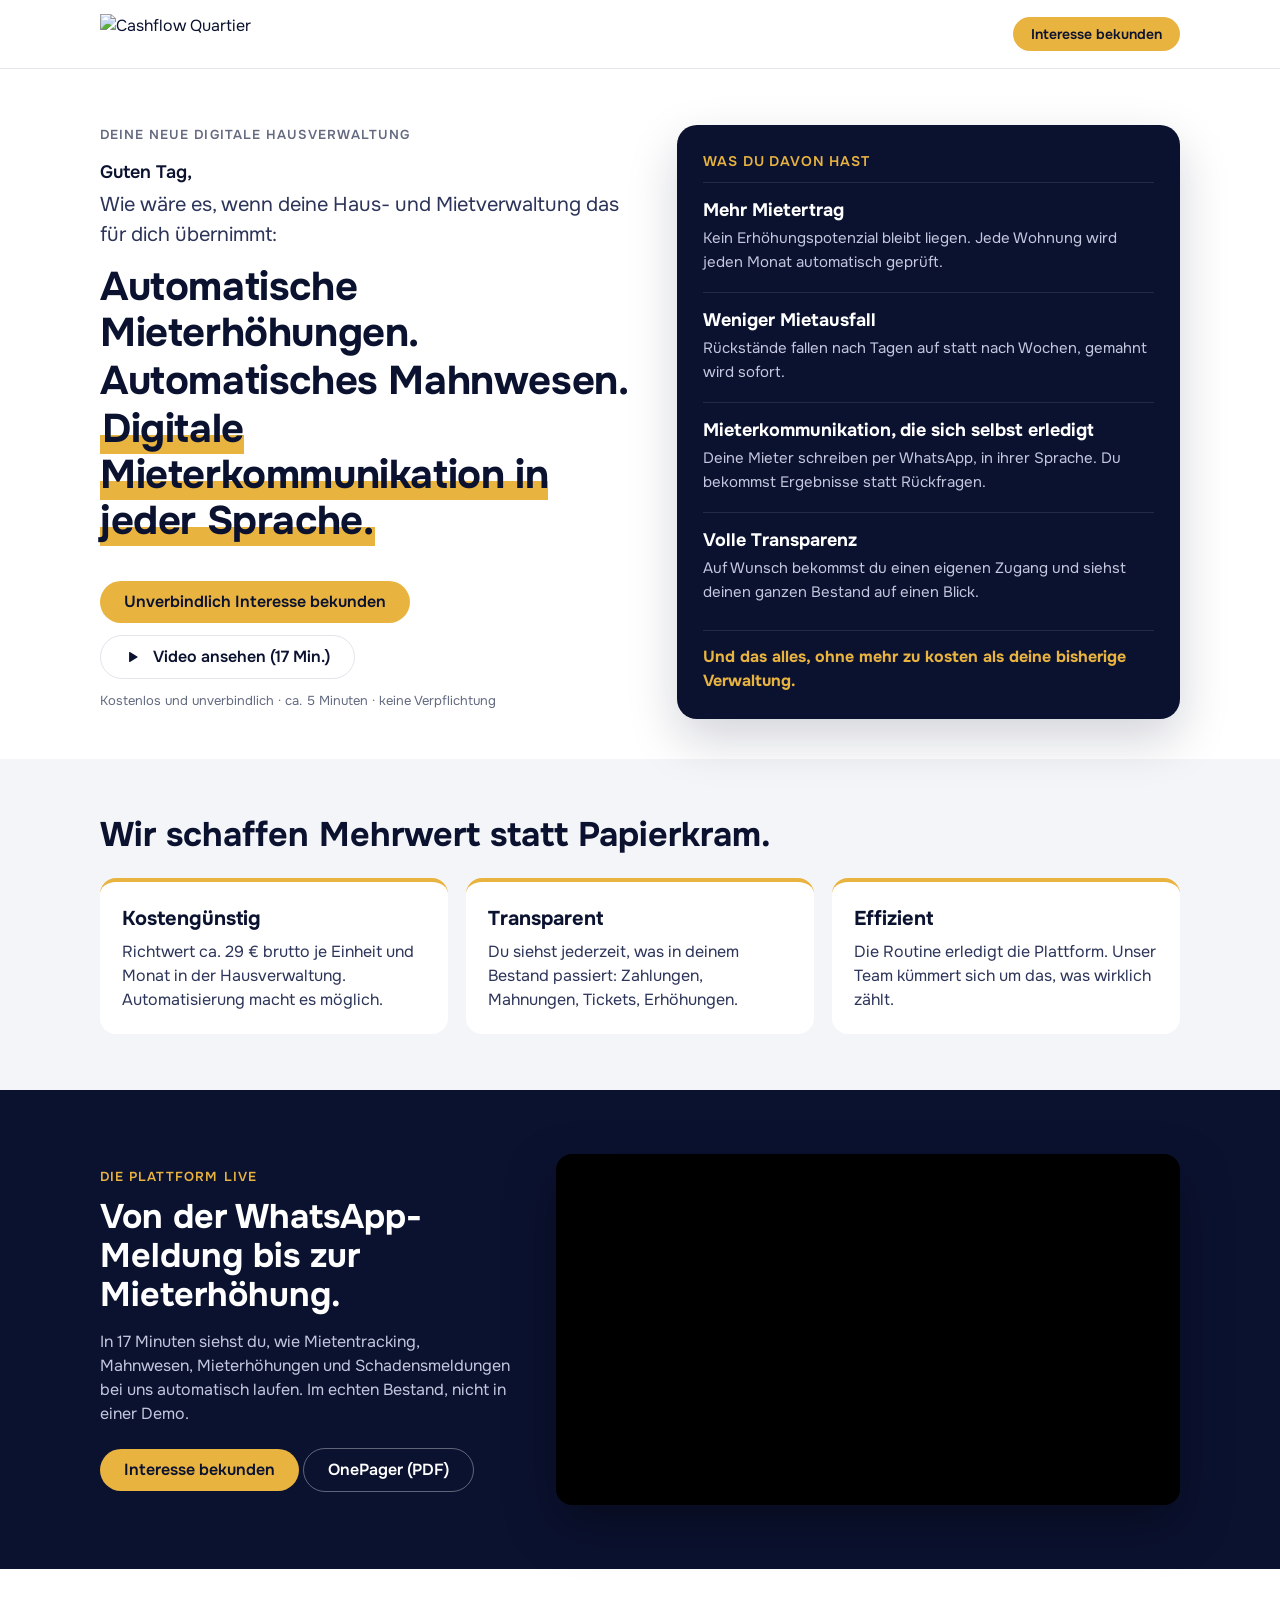
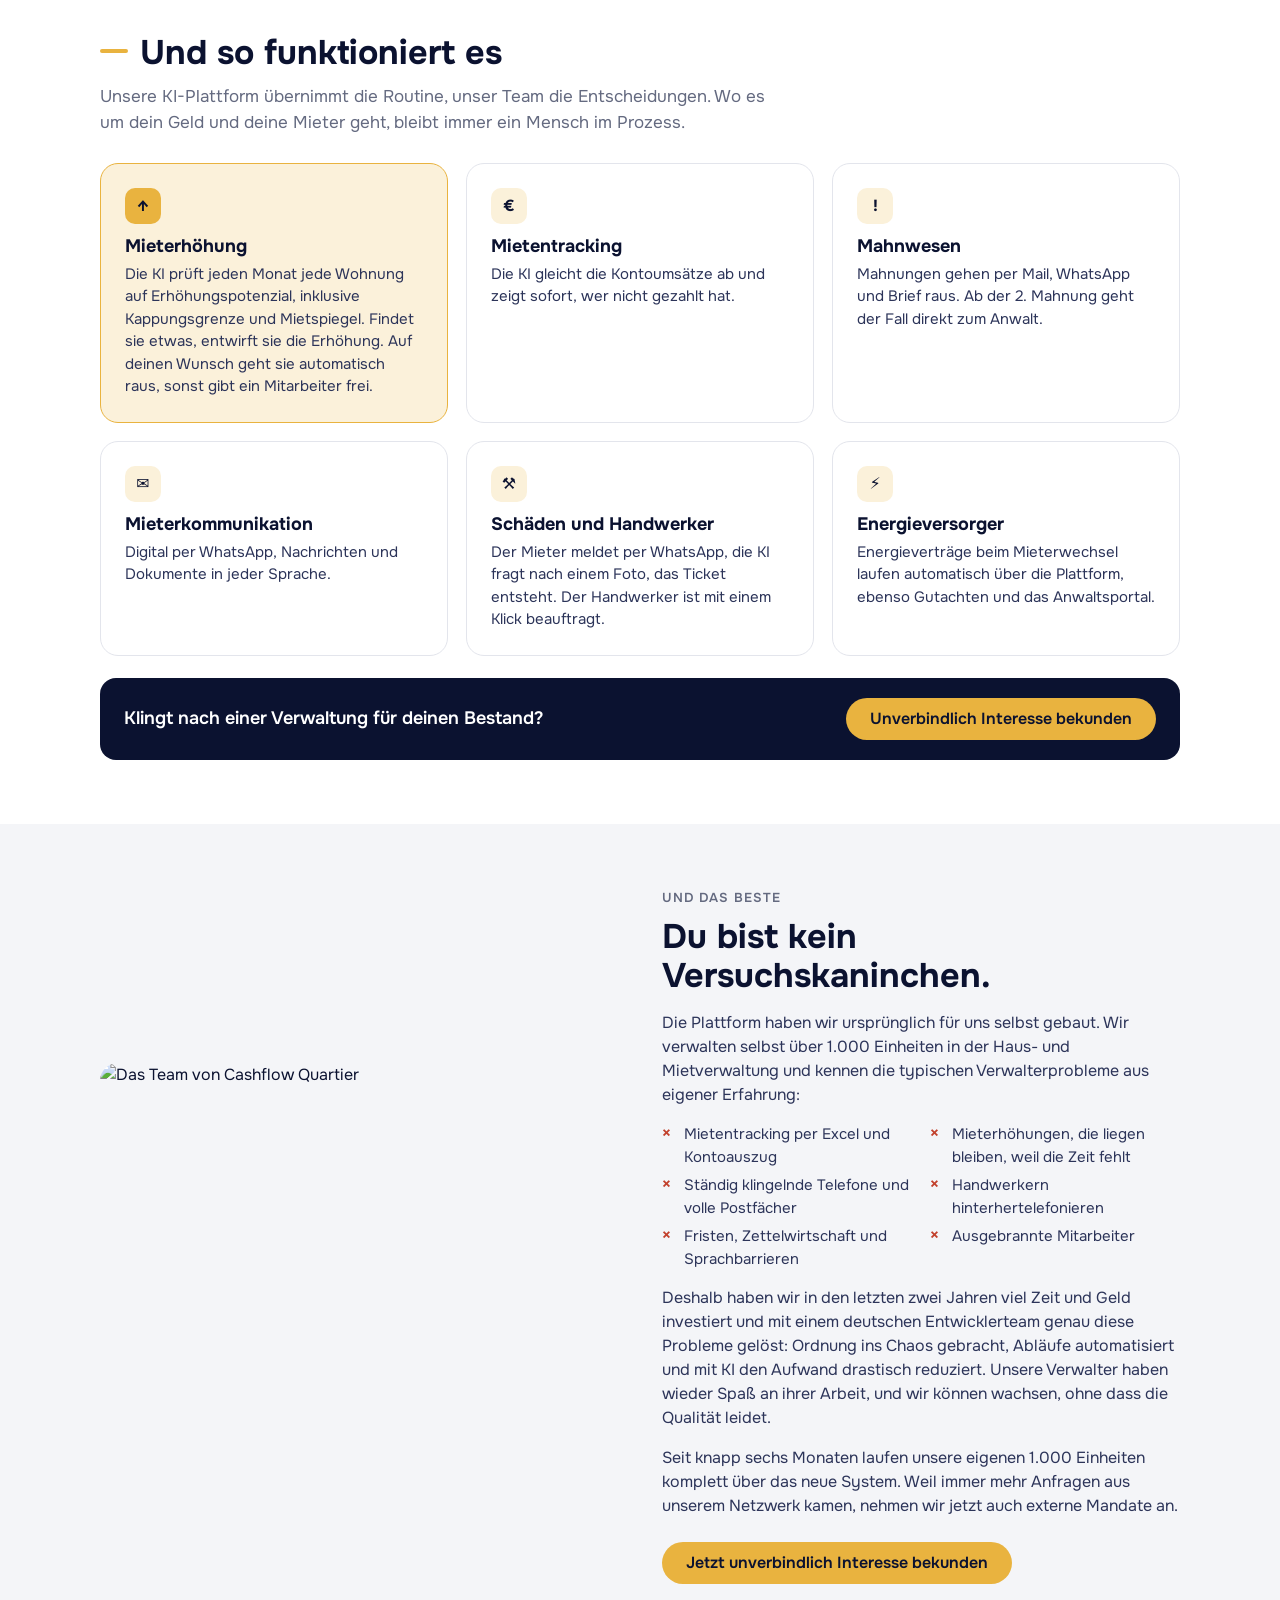
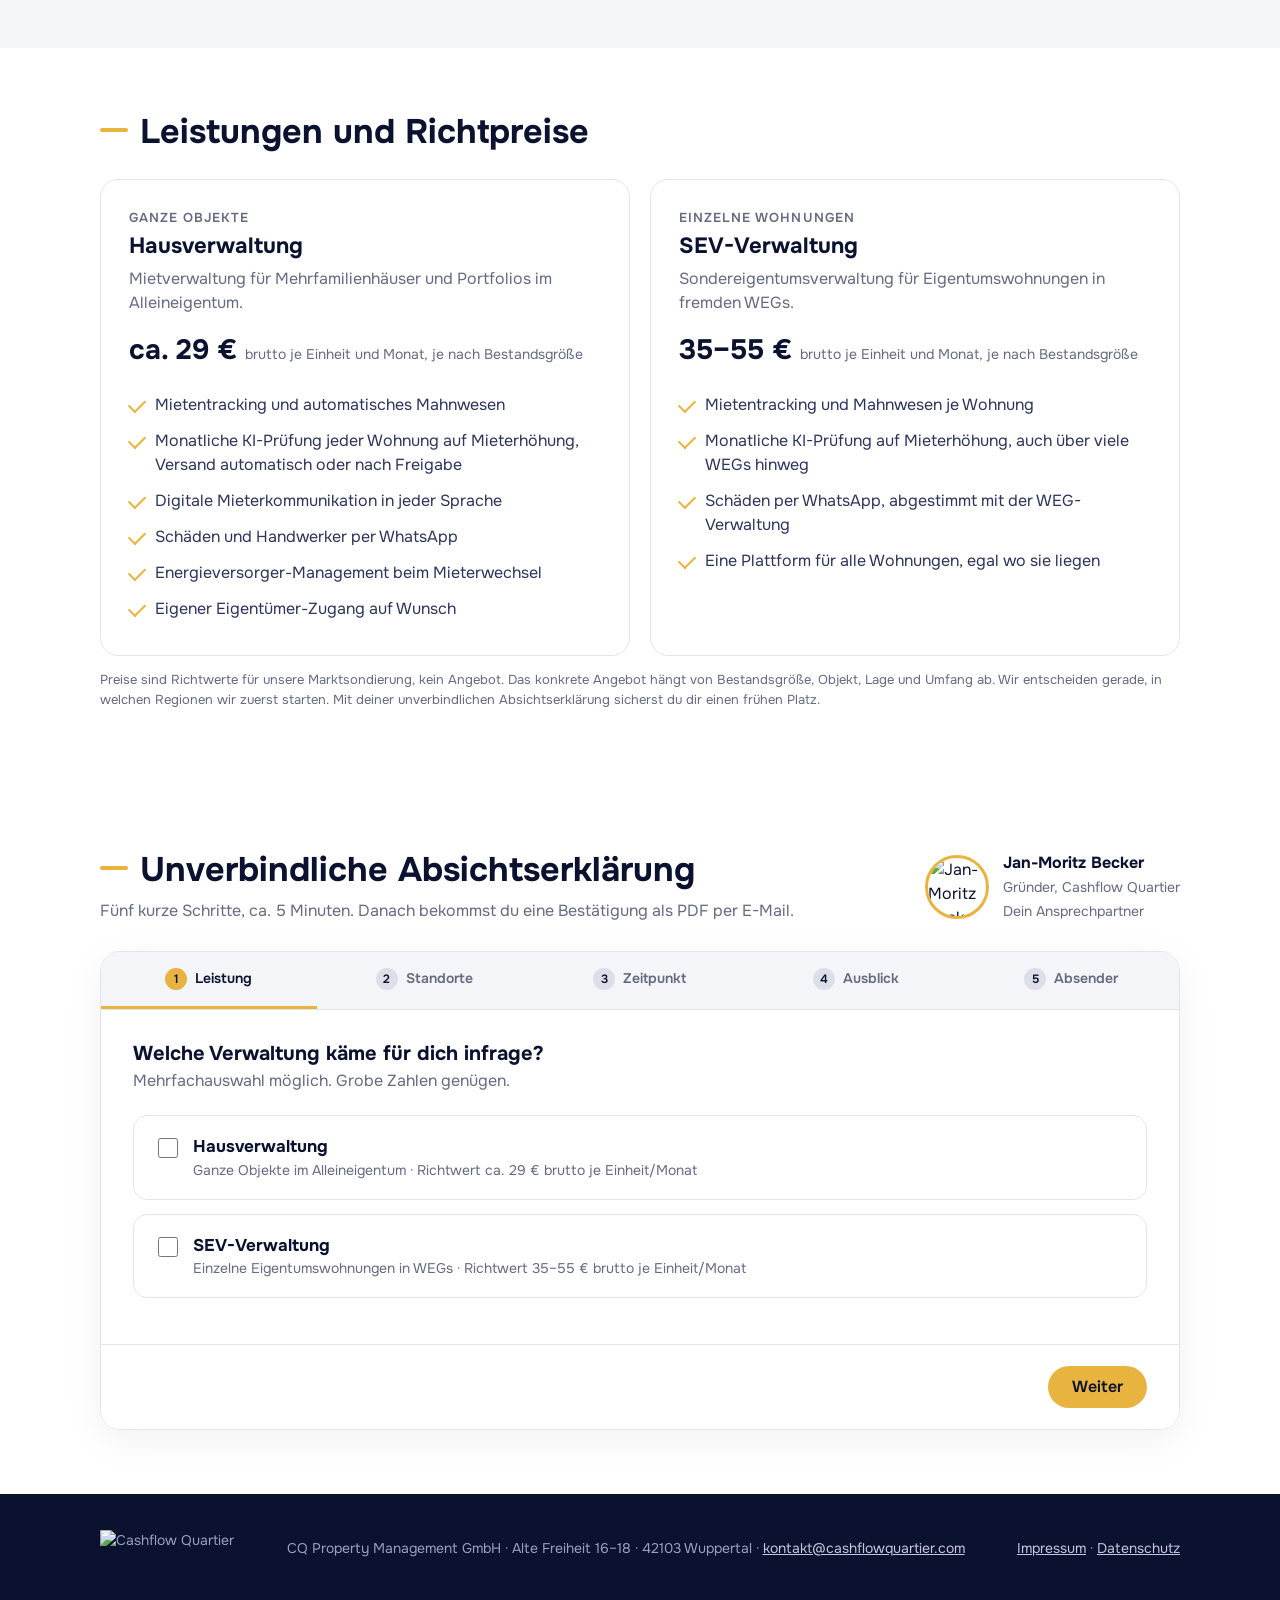
==== commit e5c43666: "LOI-Seite: Hero-Reihenfolge nach Skizze, Play-Icon als SVG, Preise je nach Bestandsgröße Reihenfolge" ====
--- a/loi-seite/index.html
+++ b/loi-seite/index.html
@@ -105,6 +105,13 @@
 .pains li{position:relative;padding-left:22px;color:var(--navy-2);font-size:15px}
 .pains li:before{content:"×";position:absolute;left:0;top:-1px;color:var(--err);font-weight:700}
 .gains-foot b{color:var(--gold);font-size:16px}
+/* hero layout */
+.hero .wrap{grid-template-areas:"text gains" "cta gains";grid-template-rows:auto 1fr;row-gap:28px}
+.h-text{grid-area:text}.gains{grid-area:gains;align-self:center}.h-cta{grid-area:cta}
+.hero .greet{display:block;margin:14px 0 4px;font-size:18px}
+.ask{font-size:20px;color:var(--navy-2);margin:0 0 14px;max-width:520px}
+.micro{font-size:13px;color:var(--muted);margin:12px 0 0}
+.btn svg{flex:none}
 /* stats */
 .stats{display:grid;grid-template-columns:repeat(4,1fr);gap:14px;margin:8px 0 0}
 .stat{background:var(--bg-2);border-radius:var(--r);padding:20px}
@@ -211,6 +218,7 @@
 footer a{color:#c4c7dd}
 
 @media (max-width:900px){
+  .hero .wrap{grid-template-areas:"text" "gains" "cta";grid-template-rows:auto}
   .hero .wrap,.video .wrap,.services .grid,.how .grid,.team,.loi .head,.values3,.pains{grid-template-columns:1fr}
   .stats{grid-template-columns:repeat(2,1fr)}
   .hero{padding-top:32px}
@@ -247,19 +255,15 @@
 
 <div class="hero">
   <div class="wrap">
-    <div>
-      <p class="greet" id="greet"></p>
+    <div class="h-text">
       <div class="eyebrow">Deine neue digitale Hausverwaltung</div>
+      <p class="greet" id="greet">Guten Tag,</p>
+      <p class="ask">Wie wäre es, wenn deine Haus- und Mietverwaltung das für dich übernimmt:</p>
       <h1 class="claims">
         <span>Automatische Mieterhöhungen.</span>
         <span>Automatisches Mahnwesen.</span>
-        <span><mark>Mieterkommunikation, die sich selbst erledigt.</mark></span>
+        <span><mark>Digitale Mieterkommunikation in jeder Sprache.</mark></span>
       </h1>
-      <p class="lead">Wie wäre es, wenn deine Haus- und Mietverwaltung genau das für dich übernimmt?</p>
-      <div class="ctas">
-        <a class="btn btn-gold" href="#loi">Unverbindlich Interesse bekunden</a>
-        <a class="btn btn-ghost" href="#video">▶&nbsp; Video ansehen (17 Min.)</a>
-      </div>
     </div>
     <div class="gains">
       <div class="gains-head">Was du davon hast</div>
@@ -268,6 +272,13 @@
       <div class="gain"><b>Mieterkommunikation, die sich selbst erledigt</b><span>Deine Mieter schreiben per WhatsApp, in ihrer Sprache. Du bekommst Ergebnisse statt Rückfragen.</span></div>
       <div class="gain"><b>Volle Transparenz</b><span>Auf Wunsch bekommst du einen eigenen Zugang und siehst deinen ganzen Bestand auf einen Blick.</span></div>
       <div class="gains-foot"><b>Und das alles, ohne mehr zu kosten als deine bisherige Verwaltung.</b></div>
+    </div>
+    <div class="h-cta">
+      <div class="ctas">
+        <a class="btn btn-gold" href="#loi">Unverbindlich Interesse bekunden</a>
+        <a class="btn btn-ghost" href="#video"><svg width="14" height="14" viewBox="0 0 24 24" aria-hidden="true" fill="currentColor"><path d="M7 4.5v15a1 1 0 0 0 1.5.86l12.5-7.5a1 1 0 0 0 0-1.72L8.5 3.64A1 1 0 0 0 7 4.5z"/></svg>&nbsp;Video ansehen (17 Min.)</a>
+      </div>
+      <p class="micro">Kostenlos und unverbindlich · ca. 5 Minuten · keine Verpflichtung</p>
     </div>
   </div>
 </div>
@@ -346,7 +357,7 @@
         <div class="eyebrow">Ganze Objekte</div>
         <h3>Hausverwaltung</h3>
         <p style="color:var(--muted);margin:0">Mietverwaltung für Mehrfamilienhäuser und Portfolios im Alleineigentum.</p>
-        <div class="price">ca. 29 € <small>brutto je Einheit und Monat</small></div>
+        <div class="price">ca. 29 € <small>brutto je Einheit und Monat, je nach Bestandsgröße</small></div>
         <ul>
           <li>Mietentracking und automatisches Mahnwesen</li>
           <li>Monatliche KI-Prüfung jeder Wohnung auf Mieterhöhung, Versand automatisch oder nach Freigabe</li>
@@ -360,7 +371,7 @@
         <div class="eyebrow">Einzelne Wohnungen</div>
         <h3>SEV-Verwaltung</h3>
         <p style="color:var(--muted);margin:0">Sondereigentumsverwaltung für Eigentumswohnungen in fremden WEGs.</p>
-        <div class="price">35–55 € <small>brutto je Einheit und Monat</small></div>
+        <div class="price">35–55 € <small>brutto je Einheit und Monat, je nach Bestandsgröße</small></div>
         <ul>
           <li>Mietentracking und Mahnwesen je Wohnung</li>
           <li>Monatliche KI-Prüfung auf Mieterhöhung, auch über viele WEGs hinweg</li>
@@ -369,7 +380,7 @@
         </ul>
       </div>
     </div>
-    <p class="note">Preise sind Richtwerte für unsere Marktsondierung, kein Angebot. Das konkrete Angebot hängt von Objekt, Lage und Umfang ab. Wir entscheiden gerade, in welchen Regionen wir zuerst starten. Mit deiner unverbindlichen Absichtserklärung sicherst du dir einen frühen Platz.</p>
+    <p class="note">Preise sind Richtwerte für unsere Marktsondierung, kein Angebot. Das konkrete Angebot hängt von Bestandsgröße, Objekt, Lage und Umfang ab. Wir entscheiden gerade, in welchen Regionen wir zuerst starten. Mit deiner unverbindlichen Absichtserklärung sicherst du dir einen frühen Platz.</p>
   </div>
 </section>
 
@@ -582,7 +593,6 @@
   const nach = ref.n.trim().split(/\s+/).pop();
   const g = $("#greet");
   g.textContent = ref.a ? `Guten Tag ${ref.a} ${nach},` : `Guten Tag ${ref.n},`;
-  g.style.display = "block";
 }
 const prefill = { firma: ref.f, name: ref.n, position: ref.p, email: ref.e, typ: ref.t };
 for (const [k, v] of Object.entries(prefill)) if (v && form.elements[k]) form.elements[k].value = v;
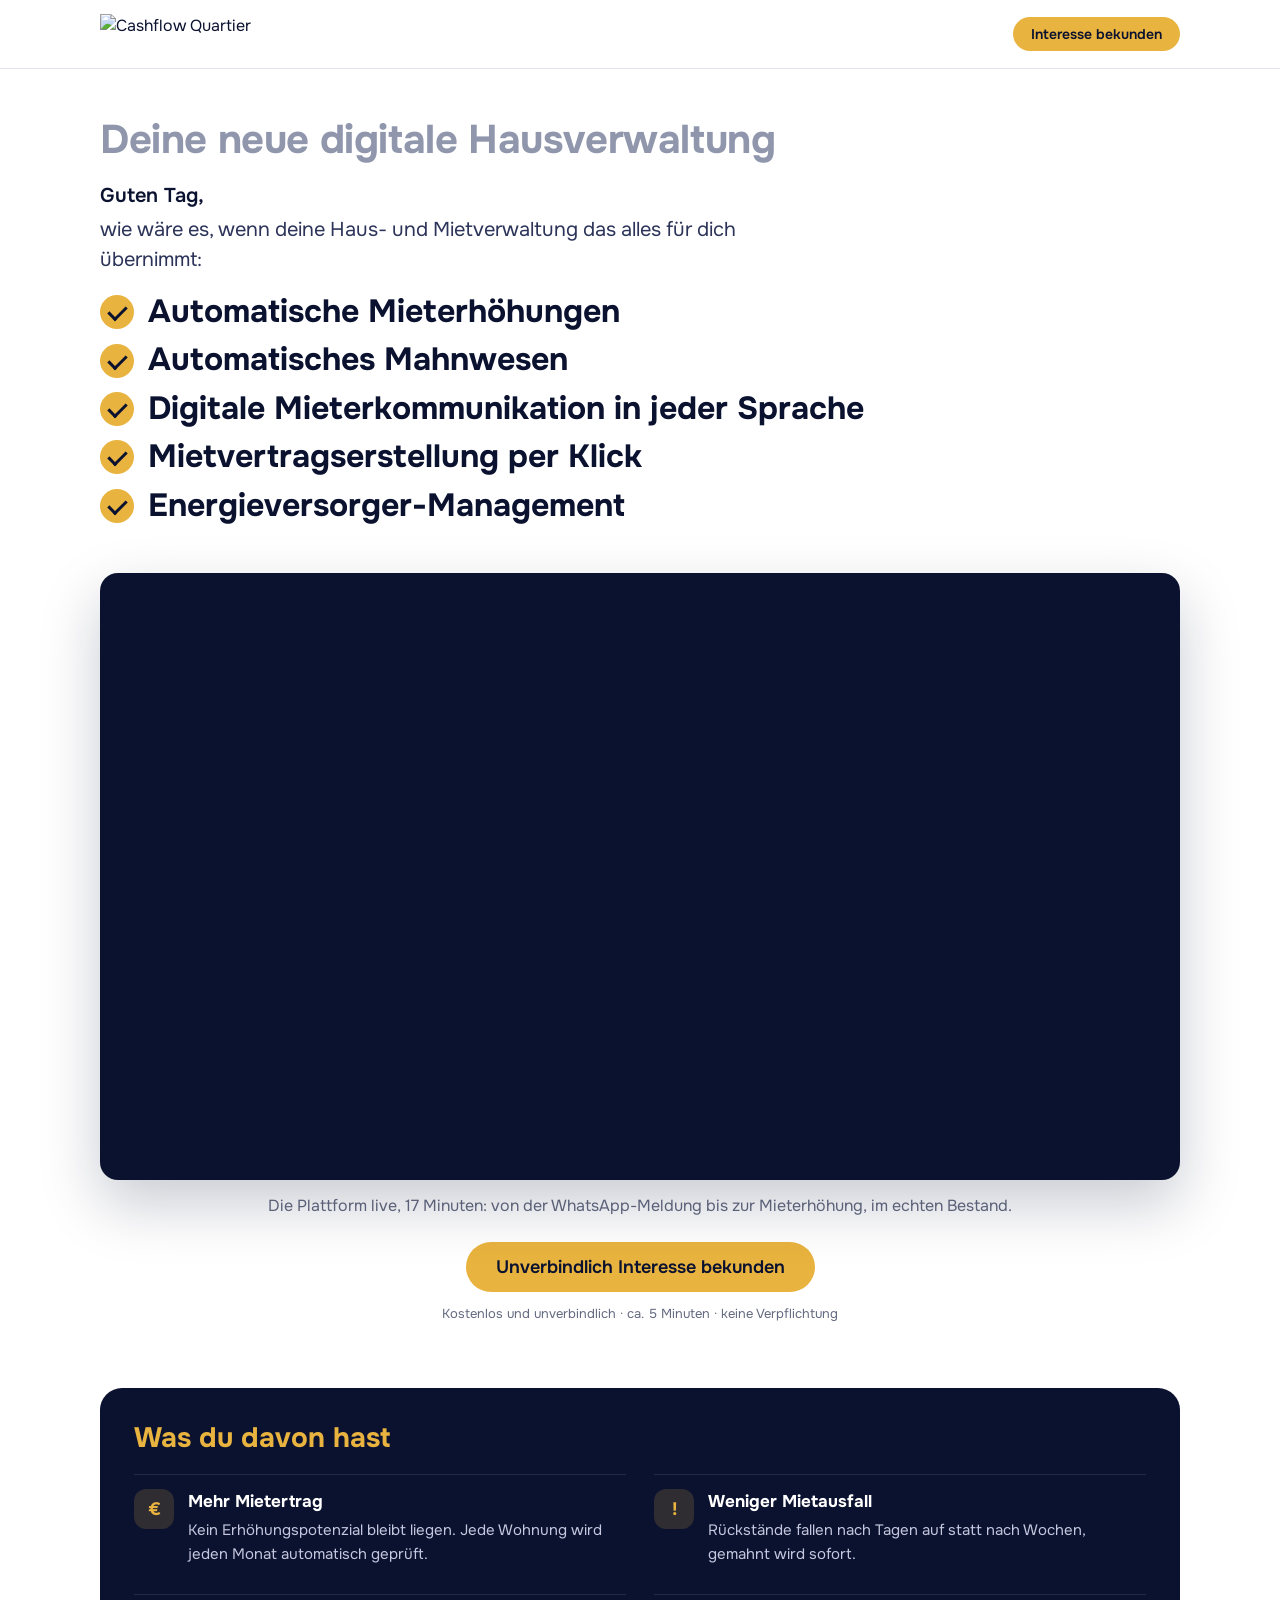
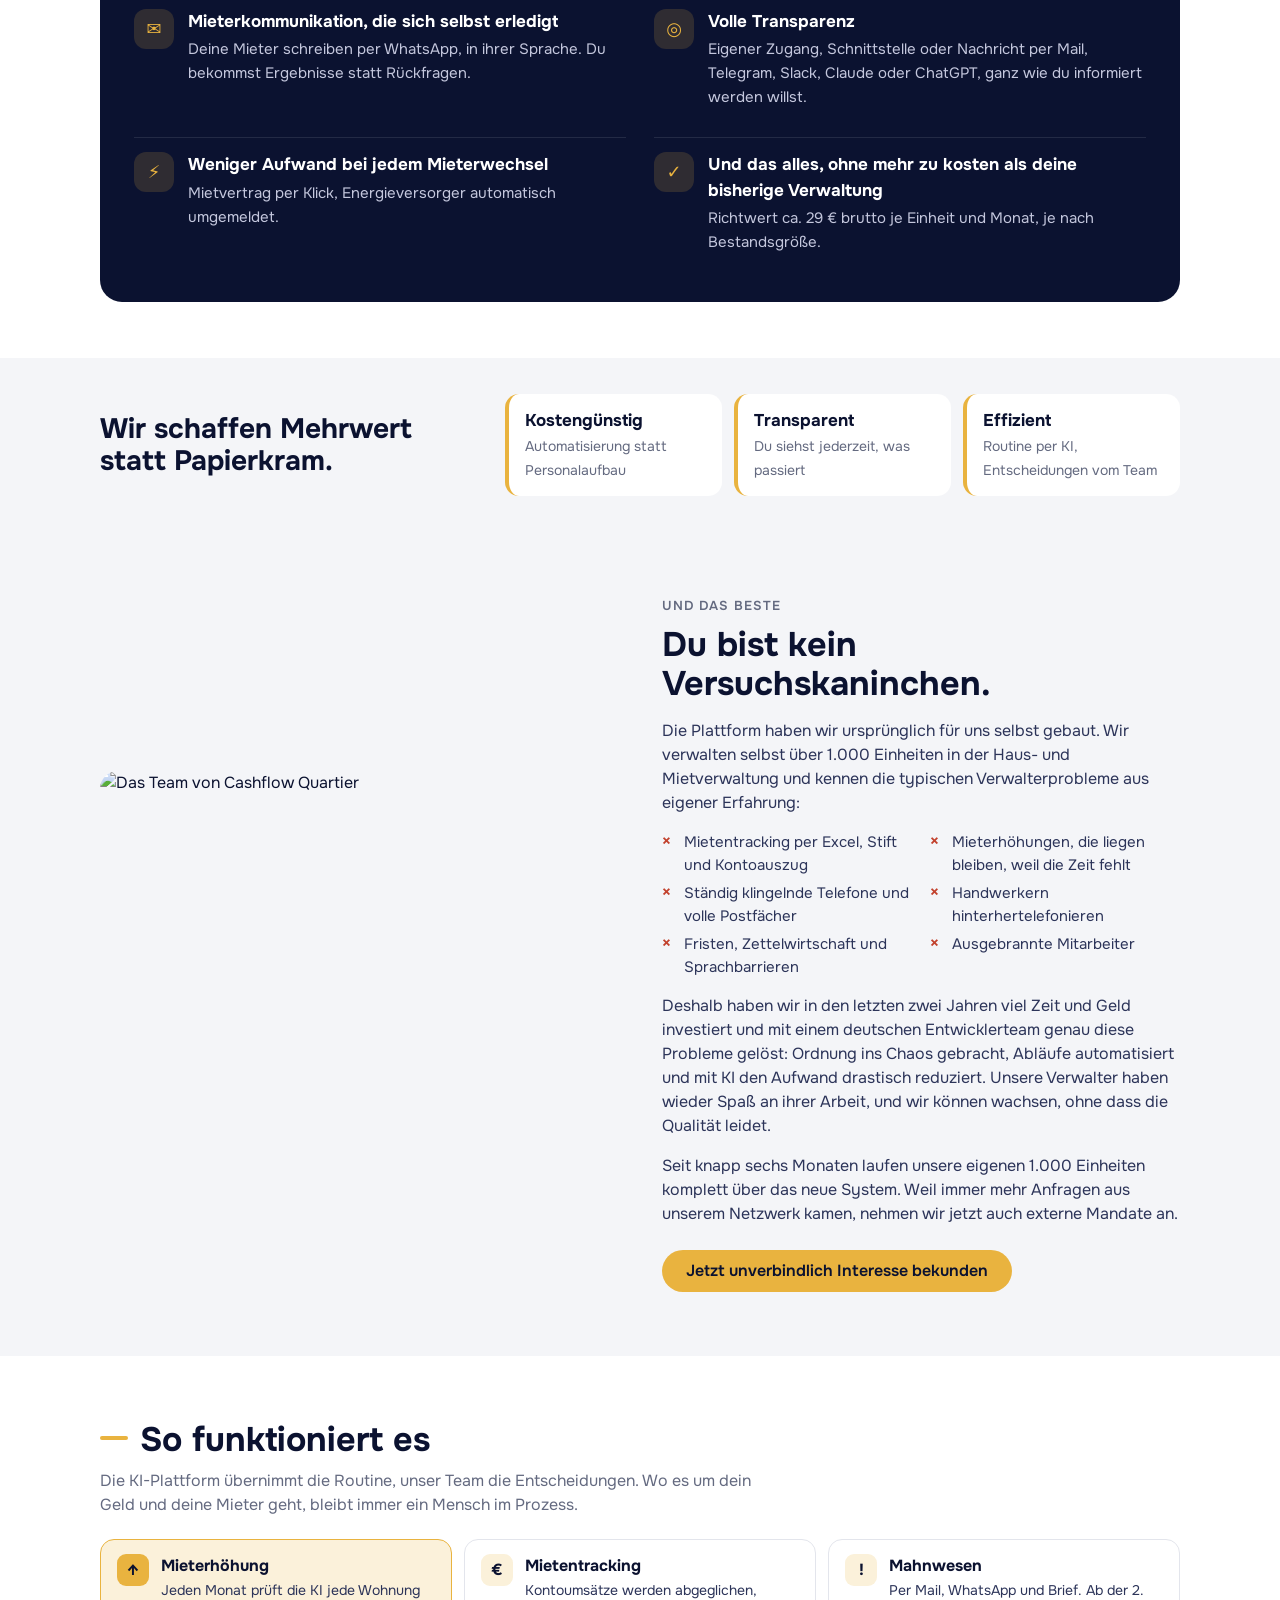
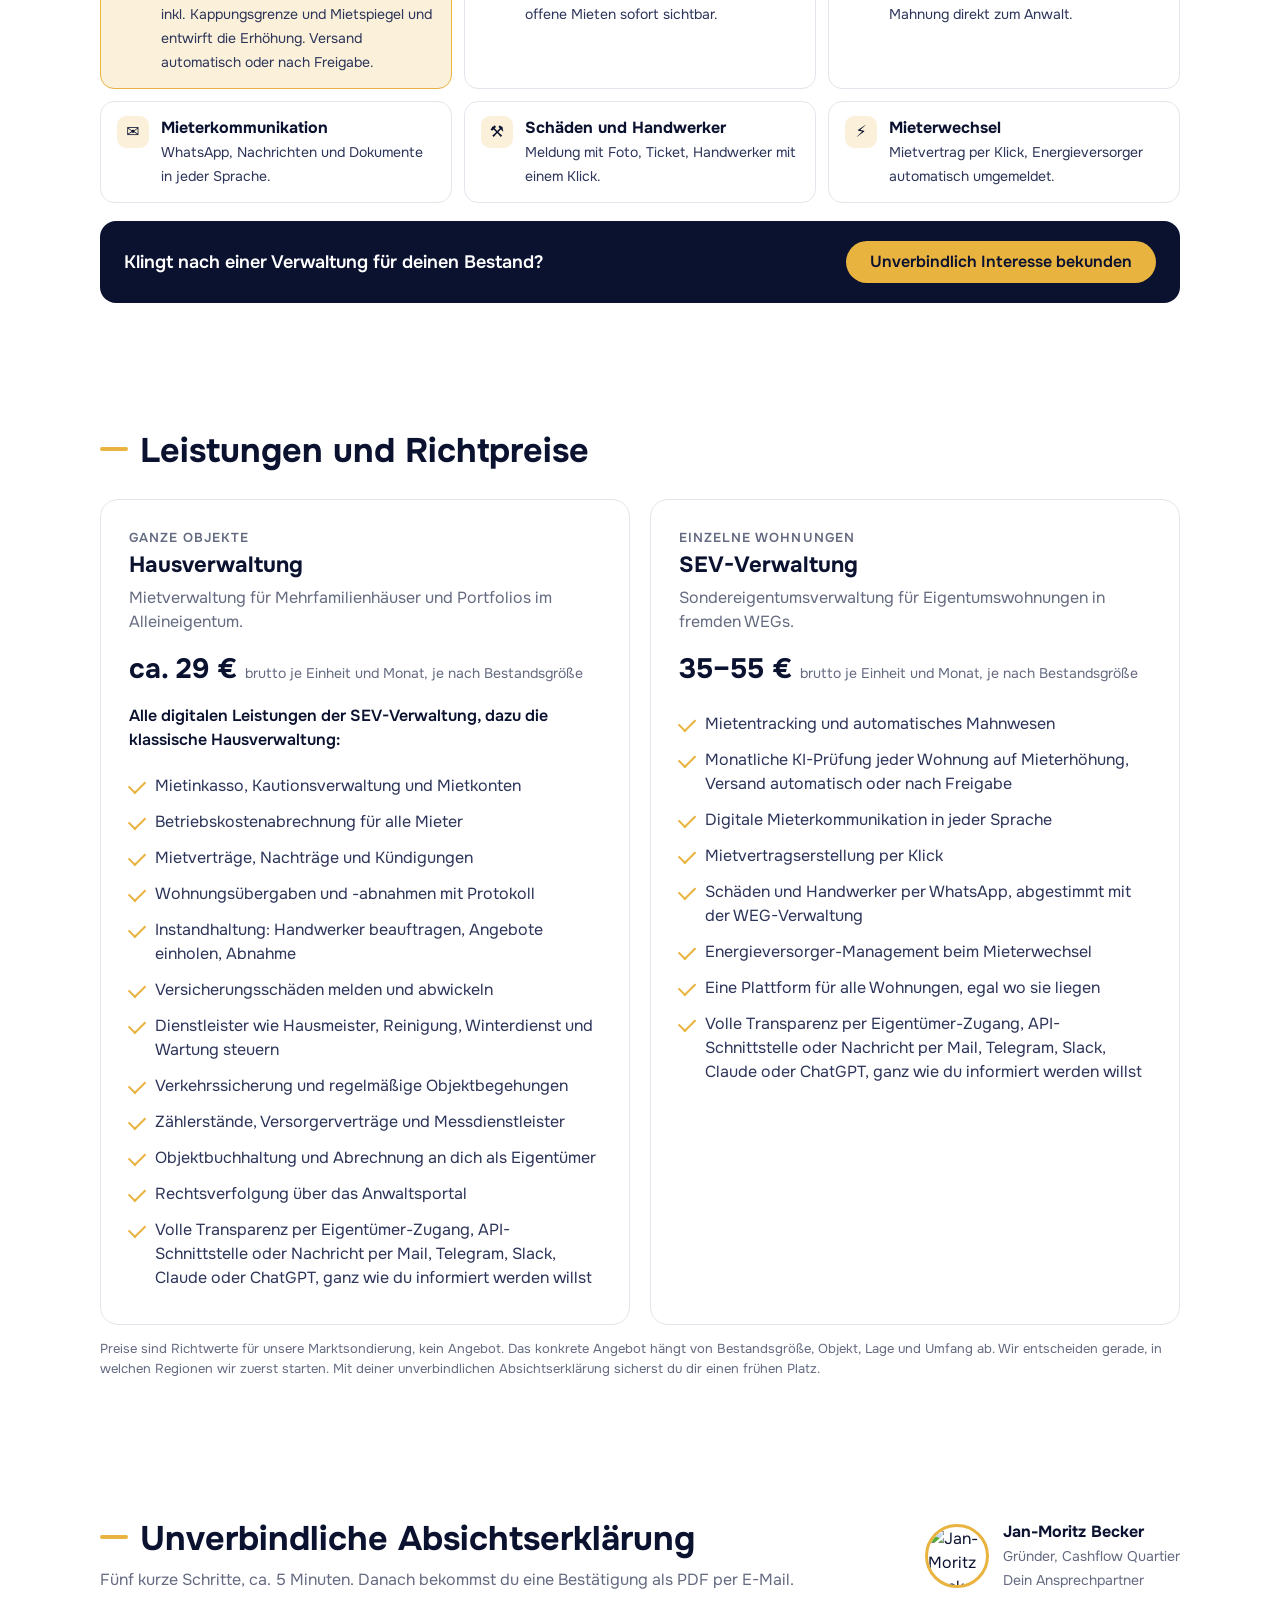
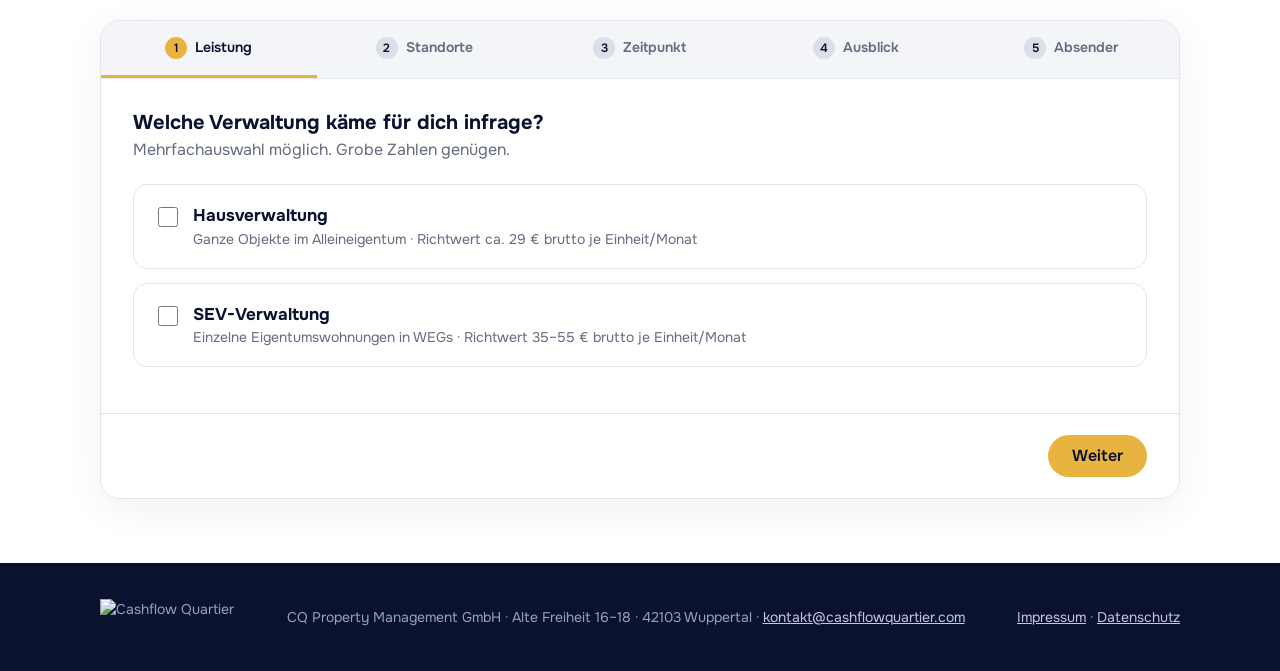
==== commit 61a6db64: "LOI-Seite: neuer Aufbau mit Checkliste, Video oben, animierten Vorteilen Große graue Halb-Überschrif" ====
--- a/loi-seite/index.html
+++ b/loi-seite/index.html
@@ -242,6 +242,52 @@
 }
 .print-head{display:none;justify-content:space-between;align-items:center;margin-bottom:20px}
 .print-head img{height:44px}
+
+/* ===== Aufbau v5 ===== */
+.hero2{padding-block:48px 24px}
+.kicker{font-size:clamp(26px,3.4vw,40px);font-weight:700;color:#9097ad;line-height:1.15;margin:0 0 18px;letter-spacing:-.01em}
+.hero2 .greet{display:block;font-size:20px;font-weight:600;margin:0 0 4px}
+.ask{font-size:20px;color:var(--navy-2);margin:0 0 18px;max-width:640px}
+.checks{list-style:none;margin:0;padding:0;display:grid;gap:10px}
+.checks li{display:flex;align-items:center;gap:14px;font-size:clamp(22px,2.6vw,32px);font-weight:700;line-height:1.2;color:var(--navy)}
+.ck{flex:none;width:34px;height:34px;border-radius:50%;background:var(--gold);position:relative}
+.ck:after{content:"";position:absolute;left:12px;top:7px;width:8px;height:15px;border:solid var(--navy);border-width:0 3.5px 3.5px 0;transform:rotate(45deg)}
+.vid{padding-block:24px 56px}
+.player{position:relative;aspect-ratio:16/9;max-width:100%;border-radius:18px;overflow:hidden;background:var(--navy);box-shadow:0 24px 60px rgba(11,18,48,.22)}
+.player iframe{position:absolute;inset:0;width:100%;height:100%;border:0}
+.vid-cap{text-align:center;color:var(--muted);margin:14px 0 0}
+.center-cta{text-align:center;margin-top:24px}
+.btn-lg{padding:16px 30px;font-size:18px}
+.gains2{padding-block:8px 56px}
+.gains-box{background:var(--navy);color:#fff;border-radius:22px;padding:34px}
+.gains-box h2{color:var(--gold);font-size:clamp(22px,2.6vw,28px);margin:0 0 20px}
+.glist{display:grid;grid-template-columns:repeat(2,1fr);gap:14px 28px}
+.g{display:flex;gap:14px;align-items:flex-start;padding:14px 0;border-top:1px solid rgba(255,255,255,.1)}
+.g b{display:block;font-size:17px;margin-bottom:3px}
+.g span:not(.gi){color:#c4c7dd;font-size:15px;line-height:1.45}
+.gi{flex:none;width:40px;height:40px;border-radius:12px;background:rgba(233,179,63,.16);color:var(--gold);display:grid;place-items:center;font-weight:700;font-size:18px}
+.g.in{animation:rise .6s ease both;animation-delay:var(--d,0s)}
+.g.in .gi{animation:pop .7s ease both;animation-delay:calc(var(--d,0s) + .15s)}
+@keyframes rise{from{opacity:0;transform:translateY(16px)}to{opacity:1;transform:none}}
+@keyframes pop{0%{transform:scale(.6)}60%{transform:scale(1.15)}100%{transform:scale(1)}}
+.values2{background:var(--bg-2);padding-block:36px}
+.values2 .wrap{display:flex;align-items:center;gap:28px;flex-wrap:wrap}
+.values2 h2{font-size:clamp(22px,2.4vw,28px);flex:1 1 300px}
+.vrow{display:flex;gap:12px;flex-wrap:wrap;flex:2 1 520px}
+.vrow div{flex:1 1 150px;background:#fff;border-radius:14px;padding:14px 16px;border-left:4px solid var(--gold)}
+.vrow b{display:block;font-size:17px}
+.vrow span{font-size:14px;color:var(--muted)}
+.how2 .intro{color:var(--muted);max-width:680px;margin:10px 0 0}
+.tiles{display:grid;grid-template-columns:repeat(3,1fr);gap:12px;margin:22px 0 18px}
+.t{display:flex;gap:12px;align-items:flex-start;border:1px solid var(--line);border-radius:14px;padding:14px 16px}
+.t.feat{background:var(--gold-soft);border-color:var(--gold)}
+.ti{flex:none;width:32px;height:32px;border-radius:9px;background:var(--gold-soft);display:grid;place-items:center;font-weight:700}
+.t.feat .ti{background:var(--gold)}
+.t b{display:block;font-size:16px}
+.t span:not(.ti){font-size:14px;color:var(--navy-2);line-height:1.4}
+.incl{font-weight:600;margin:14px 0 0;color:var(--navy)}
+@media (max-width:900px){.glist,.tiles{grid-template-columns:1fr}}
+@media (prefers-reduced-motion:reduce){.g.in,.g.in .gi{animation:none}}
 </style>
 </head>
 <body>
@@ -253,77 +299,58 @@
   </div>
 </header>
 
-<div class="hero">
+<div class="hero2">
   <div class="wrap">
-    <div class="h-text">
-      <div class="eyebrow">Deine neue digitale Hausverwaltung</div>
-      <p class="greet" id="greet">Guten Tag,</p>
-      <p class="ask">Wie wäre es, wenn deine Haus- und Mietverwaltung das für dich übernimmt:</p>
-      <h1 class="claims">
-        <span>Automatische Mieterhöhungen.</span>
-        <span>Automatisches Mahnwesen.</span>
-        <span><mark>Digitale Mieterkommunikation in jeder Sprache.</mark></span>
-      </h1>
+    <p class="kicker">Deine neue digitale Hausverwaltung</p>
+    <p class="greet" id="greet">Guten Tag,</p>
+    <p class="ask">wie wäre es, wenn deine Haus- und Mietverwaltung das alles für dich übernimmt:</p>
+    <ul class="checks">
+      <li><span class="ck" aria-hidden="true"></span>Automatische Mieterhöhungen</li>
+      <li><span class="ck" aria-hidden="true"></span>Automatisches Mahnwesen</li>
+      <li><span class="ck" aria-hidden="true"></span>Digitale Mieterkommunikation in jeder Sprache</li>
+      <li><span class="ck" aria-hidden="true"></span>Mietvertragserstellung per Klick</li>
+      <li><span class="ck" aria-hidden="true"></span>Energieversorger-Management</li>
+    </ul>
+  </div>
+</div>
+
+<section class="vid" id="video">
+  <div class="wrap">
+    <div class="player">
+      <iframe src="https://drive.google.com/file/d/1pEjXcwP1N7CeqUmhcbfCx8Wmm3FesHrv/preview" allow="autoplay; fullscreen" allowfullscreen title="CQPM Plattform-Video: von der WhatsApp-Meldung bis zur Mieterhöhung"></iframe>
     </div>
-    <div class="gains">
-      <div class="gains-head">Was du davon hast</div>
-      <div class="gain"><b>Mehr Mietertrag</b><span>Kein Erhöhungspotenzial bleibt liegen. Jede Wohnung wird jeden Monat automatisch geprüft.</span></div>
-      <div class="gain"><b>Weniger Mietausfall</b><span>Rückstände fallen nach Tagen auf statt nach Wochen, gemahnt wird sofort.</span></div>
-      <div class="gain"><b>Mieterkommunikation, die sich selbst erledigt</b><span>Deine Mieter schreiben per WhatsApp, in ihrer Sprache. Du bekommst Ergebnisse statt Rückfragen.</span></div>
-      <div class="gain"><b>Volle Transparenz</b><span>Auf Wunsch bekommst du einen eigenen Zugang und siehst deinen ganzen Bestand auf einen Blick.</span></div>
-      <div class="gains-foot"><b>Und das alles, ohne mehr zu kosten als deine bisherige Verwaltung.</b></div>
-    </div>
-    <div class="h-cta">
-      <div class="ctas">
-        <a class="btn btn-gold" href="#loi">Unverbindlich Interesse bekunden</a>
-        <a class="btn btn-ghost" href="#video"><svg width="14" height="14" viewBox="0 0 24 24" aria-hidden="true" fill="currentColor"><path d="M7 4.5v15a1 1 0 0 0 1.5.86l12.5-7.5a1 1 0 0 0 0-1.72L8.5 3.64A1 1 0 0 0 7 4.5z"/></svg>&nbsp;Video ansehen (17 Min.)</a>
-      </div>
+    <p class="vid-cap">Die Plattform live, 17 Minuten: von der WhatsApp-Meldung bis zur Mieterhöhung, im echten Bestand.</p>
+    <div class="center-cta">
+      <a class="btn btn-gold btn-lg" href="#loi">Unverbindlich Interesse bekunden</a>
       <p class="micro">Kostenlos und unverbindlich · ca. 5 Minuten · keine Verpflichtung</p>
     </div>
   </div>
-</div>
-
-<section class="values-band">
+</section>
+
+<section class="gains2">
+  <div class="wrap">
+    <div class="gains-box">
+      <h2>Was du davon hast</h2>
+      <div class="glist">
+        <div class="g"><span class="gi">€</span><div><b>Mehr Mietertrag</b><span>Kein Erhöhungspotenzial bleibt liegen. Jede Wohnung wird jeden Monat automatisch geprüft.</span></div></div>
+        <div class="g"><span class="gi">!</span><div><b>Weniger Mietausfall</b><span>Rückstände fallen nach Tagen auf statt nach Wochen, gemahnt wird sofort.</span></div></div>
+        <div class="g"><span class="gi">✉</span><div><b>Mieterkommunikation, die sich selbst erledigt</b><span>Deine Mieter schreiben per WhatsApp, in ihrer Sprache. Du bekommst Ergebnisse statt Rückfragen.</span></div></div>
+        <div class="g"><span class="gi">◎</span><div><b>Volle Transparenz</b><span>Eigener Zugang, Schnittstelle oder Nachricht per Mail, Telegram, Slack, Claude oder ChatGPT, ganz wie du informiert werden willst.</span></div></div>
+        <div class="g"><span class="gi">⚡</span><div><b>Weniger Aufwand bei jedem Mieterwechsel</b><span>Mietvertrag per Klick, Energieversorger automatisch umgemeldet.</span></div></div>
+        <div class="g"><span class="gi">✓</span><div><b>Und das alles, ohne mehr zu kosten als deine bisherige Verwaltung</b><span>Richtwert ca. 29 € brutto je Einheit und Monat, je nach Bestandsgröße.</span></div></div>
+      </div>
+    </div>
+  </div>
+</section>
+
+<section class="values2">
   <div class="wrap">
     <h2>Wir schaffen Mehrwert statt Papierkram.</h2>
-    <div class="values3">
-      <div><b>Kostengünstig</b><span>Richtwert ca. 29 € brutto je Einheit und Monat in der Hausverwaltung. Automatisierung macht es möglich.</span></div>
-      <div><b>Transparent</b><span>Du siehst jederzeit, was in deinem Bestand passiert: Zahlungen, Mahnungen, Tickets, Erhöhungen.</span></div>
-      <div><b>Effizient</b><span>Die Routine erledigt die Plattform. Unser Team kümmert sich um das, was wirklich zählt.</span></div>
+    <div class="vrow">
+      <div><b>Kostengünstig</b><span>Automatisierung statt Personalaufbau</span></div>
+      <div><b>Transparent</b><span>Du siehst jederzeit, was passiert</span></div>
+      <div><b>Effizient</b><span>Routine per KI, Entscheidungen vom Team</span></div>
     </div>
-  </div>
-</section>
-
-<section class="video" id="video">
-  <div class="wrap">
-    <div>
-      <div class="eyebrow">Die Plattform live</div>
-      <h2 style="margin:10px 0 14px">Von der WhatsApp-Meldung bis zur Mieterhöhung.</h2>
-      <p>In 17 Minuten siehst du, wie Mietentracking, Mahnwesen, Mieterhöhungen und Schadensmeldungen bei uns automatisch laufen. Im echten Bestand, nicht in einer Demo.</p>
-      <div class="ctas" style="margin-top:22px">
-        <a class="btn btn-gold" href="#loi">Interesse bekunden</a>
-        <a class="btn btn-ghost on-dark" href="assets/CQPM_OnePager.pdf" download>OnePager (PDF)</a>
-      </div>
-    </div>
-    <div class="frame">
-      <iframe src="https://drive.google.com/file/d/1pEjXcwP1N7CeqUmhcbfCx8Wmm3FesHrv/preview" allow="autoplay; fullscreen" allowfullscreen title="CQPM Plattform-Video"></iframe>
-    </div>
-  </div>
-</section>
-
-<section class="how">
-  <div class="wrap">
-    <h2><span class="bar"></span>Und so funktioniert es</h2>
-    <p class="intro">Unsere KI-Plattform übernimmt die Routine, unser Team die Entscheidungen. Wo es um dein Geld und deine Mieter geht, bleibt immer ein Mensch im Prozess.</p>
-    <div class="grid">
-      <div class="card feat"><i>↑</i><h3>Mieterhöhung</h3><p>Die KI prüft jeden Monat jede Wohnung auf Erhöhungspotenzial, inklusive Kappungsgrenze und Mietspiegel. Findet sie etwas, entwirft sie die Erhöhung. Auf deinen Wunsch geht sie automatisch raus, sonst gibt ein Mitarbeiter frei.</p></div>
-      <div class="card"><i>€</i><h3>Mietentracking</h3><p>Die KI gleicht die Kontoumsätze ab und zeigt sofort, wer nicht gezahlt hat.</p></div>
-      <div class="card"><i>!</i><h3>Mahnwesen</h3><p>Mahnungen gehen per Mail, WhatsApp und Brief raus. Ab der 2. Mahnung geht der Fall direkt zum Anwalt.</p></div>
-      <div class="card"><i>✉</i><h3>Mieterkommunikation</h3><p>Digital per WhatsApp, Nachrichten und Dokumente in jeder Sprache.</p></div>
-      <div class="card"><i>⚒</i><h3>Schäden und Handwerker</h3><p>Der Mieter meldet per WhatsApp, die KI fragt nach einem Foto, das Ticket entsteht. Der Handwerker ist mit einem Klick beauftragt.</p></div>
-      <div class="card"><i>⚡</i><h3>Energieversorger</h3><p>Energieverträge beim Mieterwechsel laufen automatisch über die Plattform, ebenso Gutachten und das Anwaltsportal.</p></div>
-    </div>
-    <div class="cta-line"><span>Klingt nach einer Verwaltung für deinen Bestand?</span><a class="btn btn-gold" href="#loi">Unverbindlich Interesse bekunden</a></div>
   </div>
 </section>
 
@@ -335,7 +362,7 @@
       <h2 style="margin:10px 0 14px">Du bist kein Versuchskaninchen.</h2>
       <p>Die Plattform haben wir ursprünglich für uns selbst gebaut. Wir verwalten selbst über 1.000 Einheiten in der Haus- und Mietverwaltung und kennen die typischen Verwalterprobleme aus eigener Erfahrung:</p>
       <ul class="pains">
-        <li>Mietentracking per Excel und Kontoauszug</li>
+        <li>Mietentracking per Excel, Stift und Kontoauszug</li>
         <li>Mieterhöhungen, die liegen bleiben, weil die Zeit fehlt</li>
         <li>Ständig klingelnde Telefone und volle Postfächer</li>
         <li>Handwerkern hinterhertelefonieren</li>
@@ -349,6 +376,22 @@
   </div>
 </section>
 
+<section class="how2">
+  <div class="wrap">
+    <h2><span class="bar"></span>So funktioniert es</h2>
+    <p class="intro">Die KI-Plattform übernimmt die Routine, unser Team die Entscheidungen. Wo es um dein Geld und deine Mieter geht, bleibt immer ein Mensch im Prozess.</p>
+    <div class="tiles">
+      <div class="t feat"><span class="ti">↑</span><div><b>Mieterhöhung</b><span>Jeden Monat prüft die KI jede Wohnung inkl. Kappungsgrenze und Mietspiegel und entwirft die Erhöhung. Versand automatisch oder nach Freigabe.</span></div></div>
+      <div class="t"><span class="ti">€</span><div><b>Mietentracking</b><span>Kontoumsätze werden abgeglichen, offene Mieten sofort sichtbar.</span></div></div>
+      <div class="t"><span class="ti">!</span><div><b>Mahnwesen</b><span>Per Mail, WhatsApp und Brief. Ab der 2. Mahnung direkt zum Anwalt.</span></div></div>
+      <div class="t"><span class="ti">✉</span><div><b>Mieterkommunikation</b><span>WhatsApp, Nachrichten und Dokumente in jeder Sprache.</span></div></div>
+      <div class="t"><span class="ti">⚒</span><div><b>Schäden und Handwerker</b><span>Meldung mit Foto, Ticket, Handwerker mit einem Klick.</span></div></div>
+      <div class="t"><span class="ti">⚡</span><div><b>Mieterwechsel</b><span>Mietvertrag per Klick, Energieversorger automatisch umgemeldet.</span></div></div>
+    </div>
+    <div class="cta-line"><span>Klingt nach einer Verwaltung für deinen Bestand?</span><a class="btn btn-gold" href="#loi">Unverbindlich Interesse bekunden</a></div>
+  </div>
+</section>
+
 <section class="services">
   <div class="wrap">
     <h2><span class="bar"></span>Leistungen und Richtpreise</h2>
@@ -358,13 +401,20 @@
         <h3>Hausverwaltung</h3>
         <p style="color:var(--muted);margin:0">Mietverwaltung für Mehrfamilienhäuser und Portfolios im Alleineigentum.</p>
         <div class="price">ca. 29 € <small>brutto je Einheit und Monat, je nach Bestandsgröße</small></div>
+        <p class="incl">Alle digitalen Leistungen der SEV-Verwaltung, dazu die klassische Hausverwaltung:</p>
         <ul>
-          <li>Mietentracking und automatisches Mahnwesen</li>
-          <li>Monatliche KI-Prüfung jeder Wohnung auf Mieterhöhung, Versand automatisch oder nach Freigabe</li>
-          <li>Digitale Mieterkommunikation in jeder Sprache</li>
-          <li>Schäden und Handwerker per WhatsApp</li>
-          <li>Energieversorger-Management beim Mieterwechsel</li>
-          <li>Eigener Eigentümer-Zugang auf Wunsch</li>
+          <li>Mietinkasso, Kautionsverwaltung und Mietkonten</li>
+          <li>Betriebskostenabrechnung für alle Mieter</li>
+          <li>Mietverträge, Nachträge und Kündigungen</li>
+          <li>Wohnungsübergaben und -abnahmen mit Protokoll</li>
+          <li>Instandhaltung: Handwerker beauftragen, Angebote einholen, Abnahme</li>
+          <li>Versicherungsschäden melden und abwickeln</li>
+          <li>Dienstleister wie Hausmeister, Reinigung, Winterdienst und Wartung steuern</li>
+          <li>Verkehrssicherung und regelmäßige Objektbegehungen</li>
+          <li>Zählerstände, Versorgerverträge und Messdienstleister</li>
+          <li>Objektbuchhaltung und Abrechnung an dich als Eigentümer</li>
+          <li>Rechtsverfolgung über das Anwaltsportal</li>
+          <li>Volle Transparenz per Eigentümer-Zugang, API-Schnittstelle oder Nachricht per Mail, Telegram, Slack, Claude oder ChatGPT, ganz wie du informiert werden willst</li>
         </ul>
       </div>
       <div class="card">
@@ -373,10 +423,14 @@
         <p style="color:var(--muted);margin:0">Sondereigentumsverwaltung für Eigentumswohnungen in fremden WEGs.</p>
         <div class="price">35–55 € <small>brutto je Einheit und Monat, je nach Bestandsgröße</small></div>
         <ul>
-          <li>Mietentracking und Mahnwesen je Wohnung</li>
-          <li>Monatliche KI-Prüfung auf Mieterhöhung, auch über viele WEGs hinweg</li>
-          <li>Schäden per WhatsApp, abgestimmt mit der WEG-Verwaltung</li>
+          <li>Mietentracking und automatisches Mahnwesen</li>
+          <li>Monatliche KI-Prüfung jeder Wohnung auf Mieterhöhung, Versand automatisch oder nach Freigabe</li>
+          <li>Digitale Mieterkommunikation in jeder Sprache</li>
+          <li>Mietvertragserstellung per Klick</li>
+          <li>Schäden und Handwerker per WhatsApp, abgestimmt mit der WEG-Verwaltung</li>
+          <li>Energieversorger-Management beim Mieterwechsel</li>
           <li>Eine Plattform für alle Wohnungen, egal wo sie liegen</li>
+          <li>Volle Transparenz per Eigentümer-Zugang, API-Schnittstelle oder Nachricht per Mail, Telegram, Slack, Claude oder ChatGPT, ganz wie du informiert werden willst</li>
         </ul>
       </div>
     </div>
@@ -768,6 +822,18 @@
   $("#done").classList.add("on");
   $("#loi").scrollIntoView({ behavior: "smooth" });
 }
+/* ---------- Animation „Was du davon hast“ ---------- */
+(() => {
+  const box = $(".glist");
+  if (!box || !("IntersectionObserver" in window) || matchMedia("(prefers-reduced-motion: reduce)").matches) return;
+  // Inhalt ist immer sichtbar; beim Hineinscrollen spielt nur eine kurze Einblend-Animation
+  const io = new IntersectionObserver(es => es.forEach(e => {
+    if (!e.isIntersecting) return;
+    $$(".g", box).forEach((g, i) => { g.style.setProperty("--d", (i * 0.14) + "s"); g.classList.add("in"); });
+    io.disconnect();
+  }), { threshold: 0.25 });
+  io.observe(box);
+})();
 go(0);
 </script>
 </body>
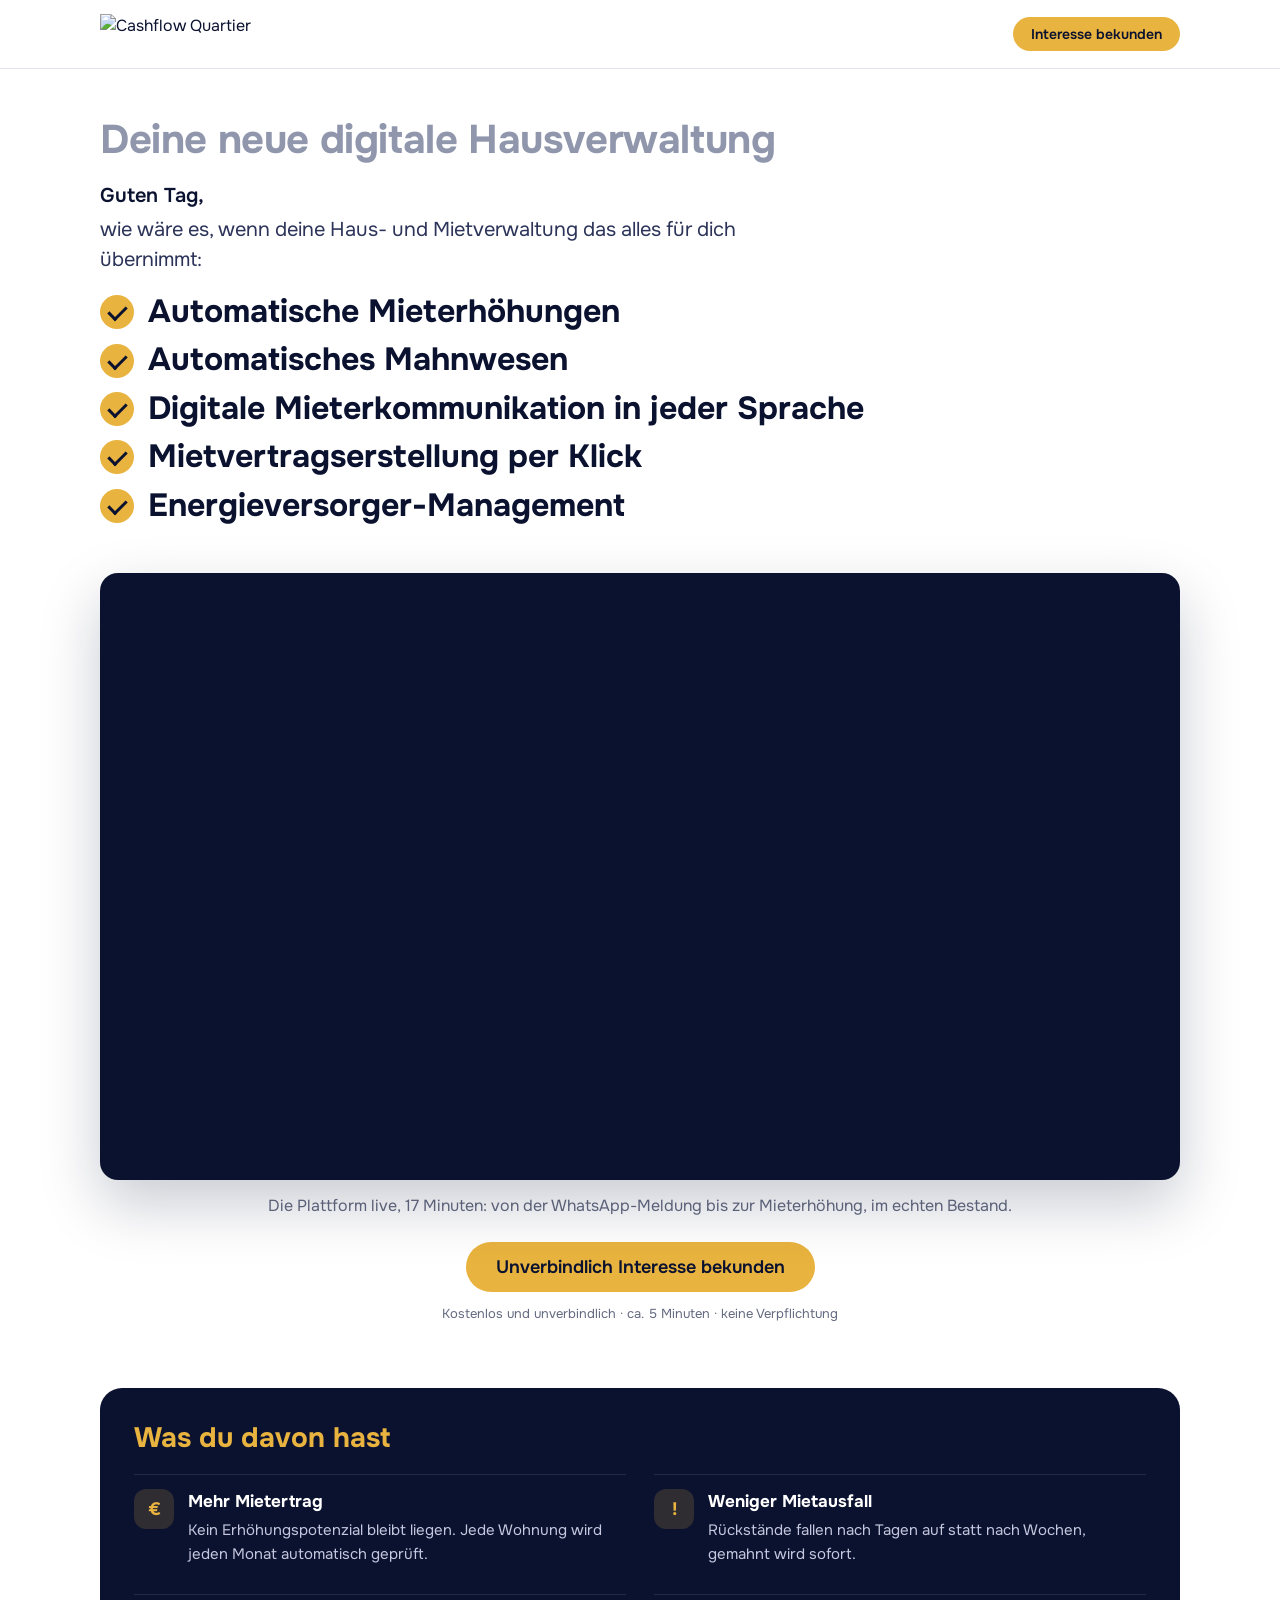
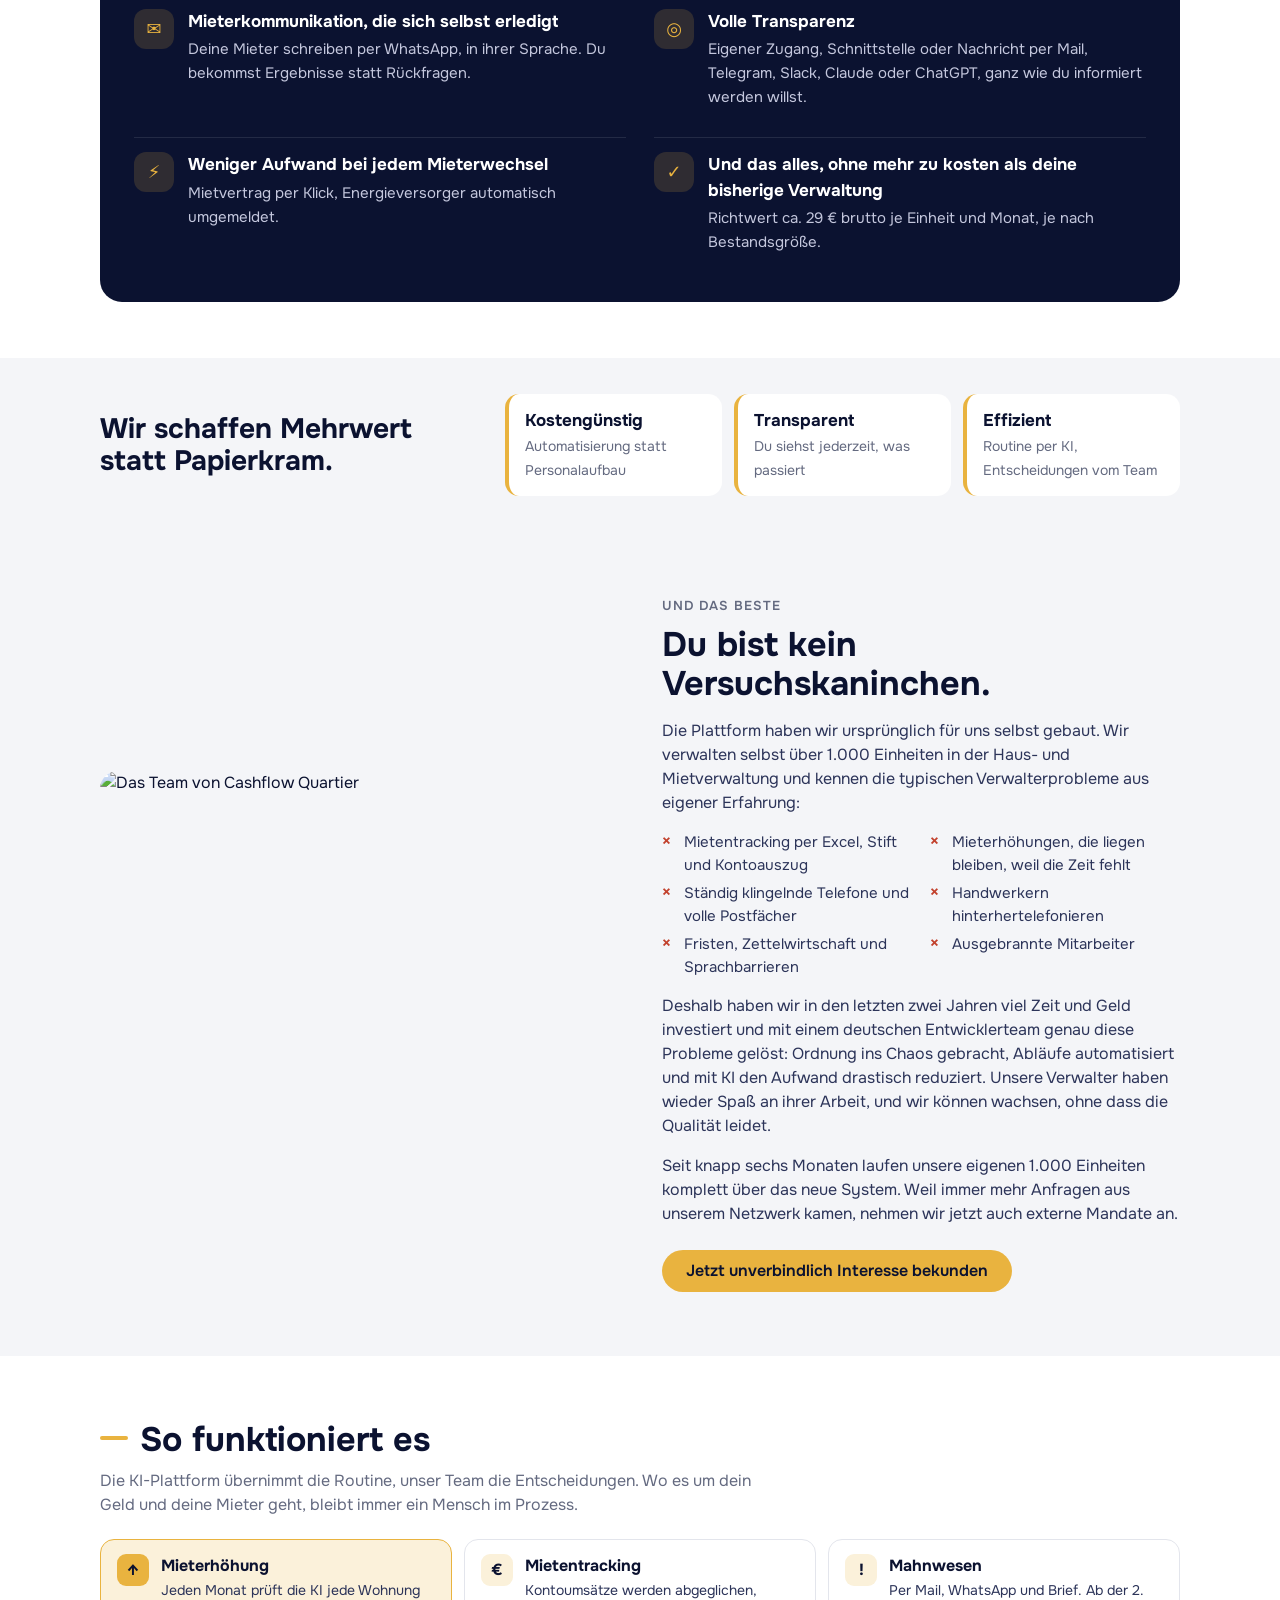
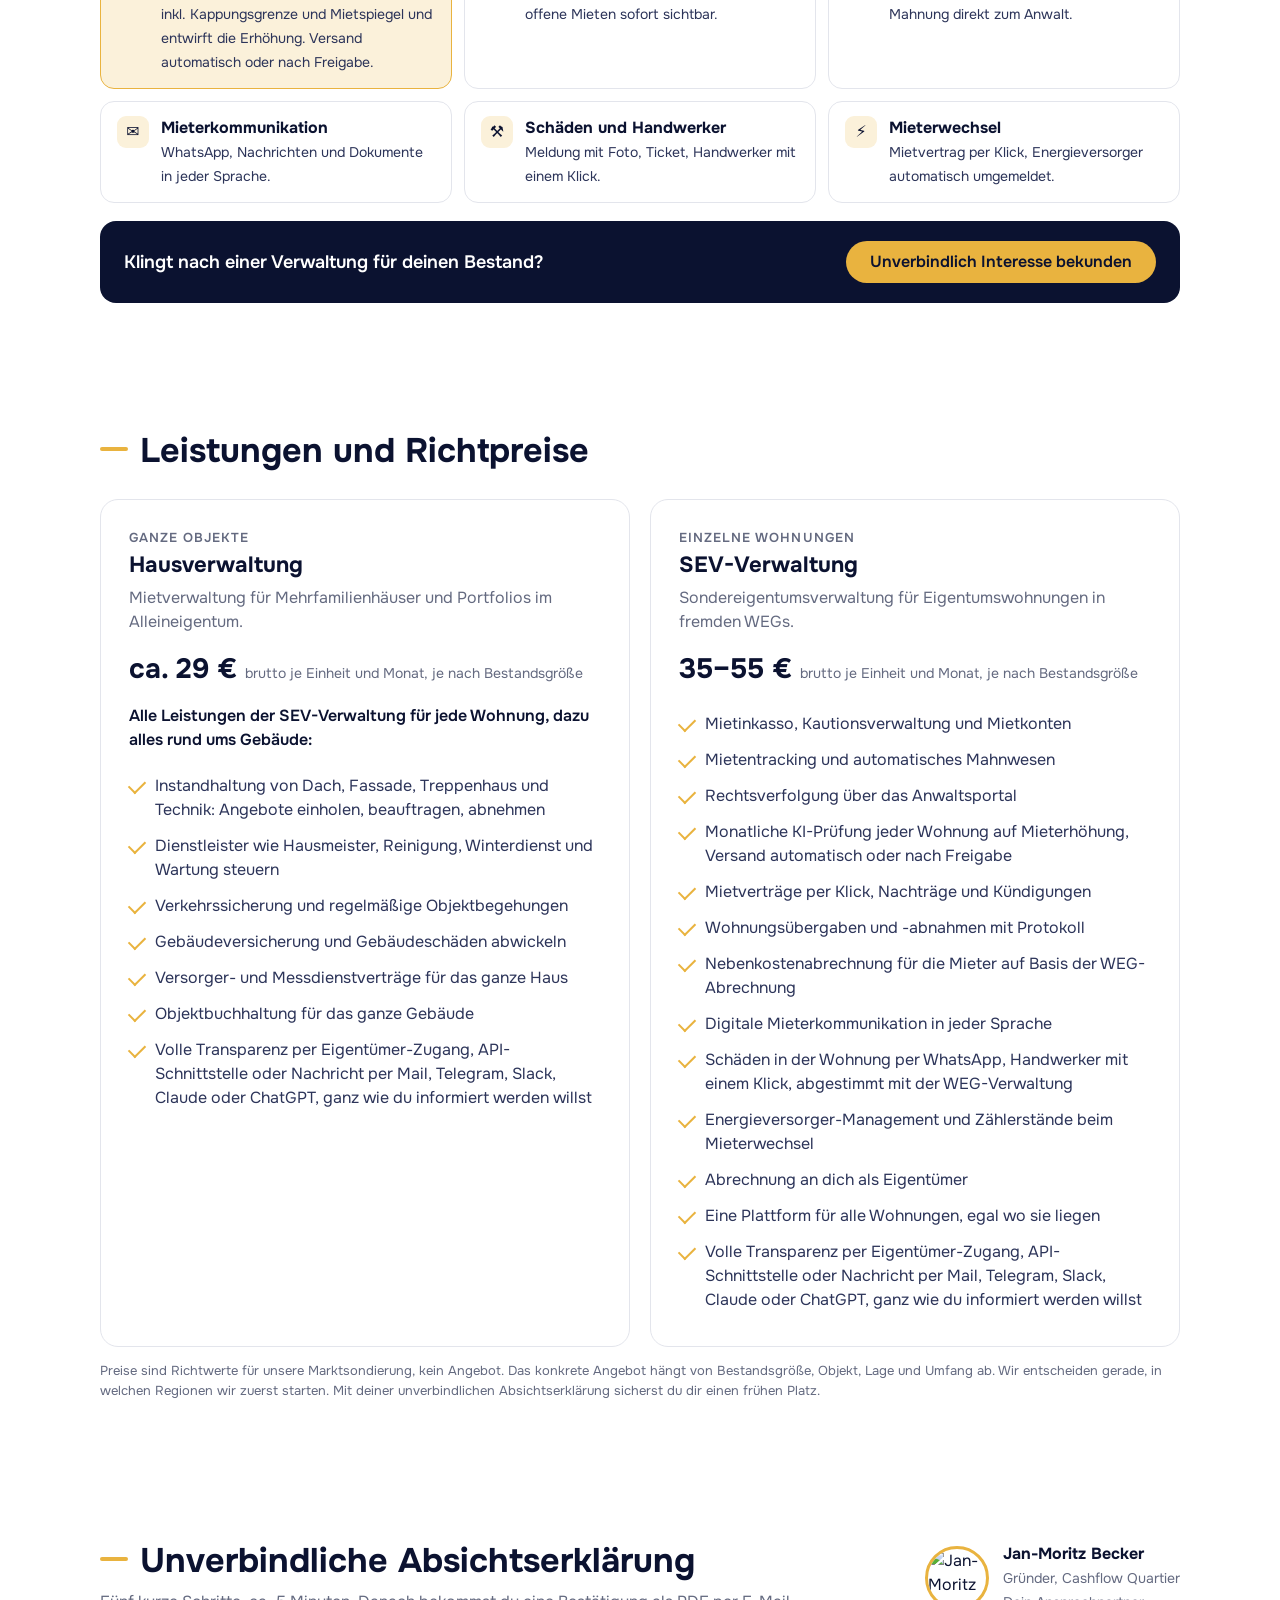
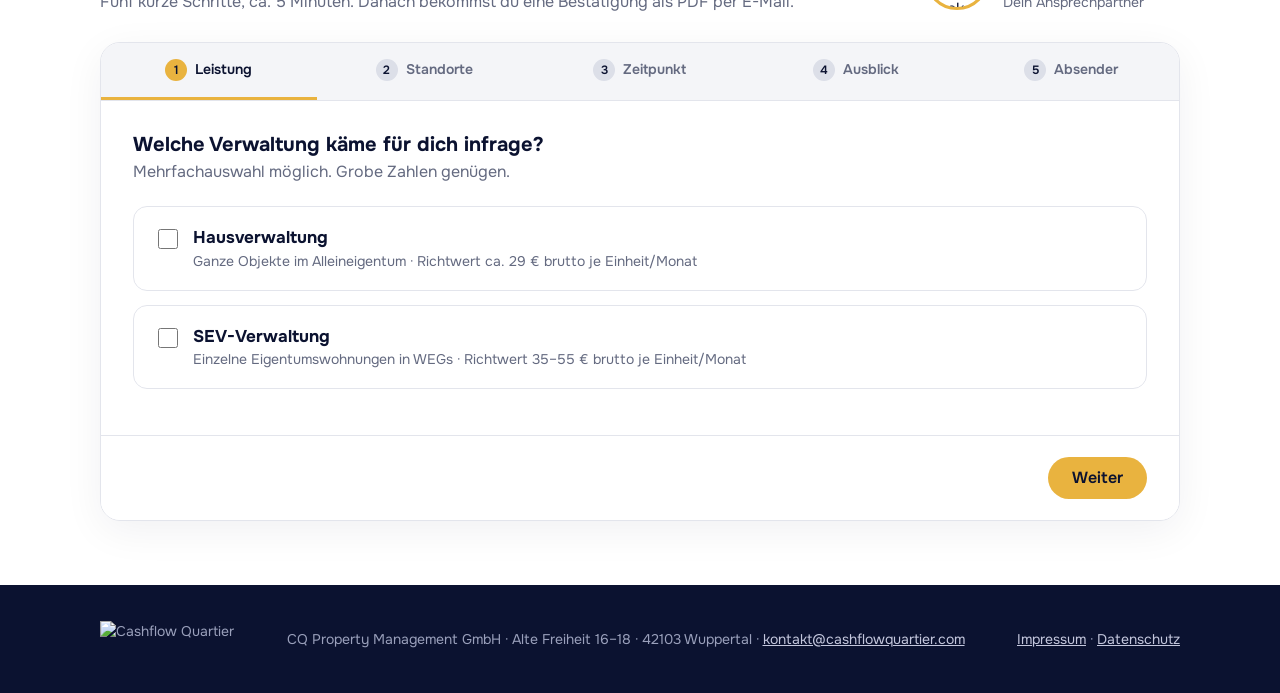
==== commit baa1ec27: "LOI-Seite: Leistungen der Wohnung zur SEV-Verwaltung, Sci-Fi-Ausbau der Cinematic-Variante Hausverwa" ====
--- a/loi-seite/index.html
+++ b/loi-seite/index.html
@@ -401,19 +401,14 @@
         <h3>Hausverwaltung</h3>
         <p style="color:var(--muted);margin:0">Mietverwaltung für Mehrfamilienhäuser und Portfolios im Alleineigentum.</p>
         <div class="price">ca. 29 € <small>brutto je Einheit und Monat, je nach Bestandsgröße</small></div>
-        <p class="incl">Alle digitalen Leistungen der SEV-Verwaltung, dazu die klassische Hausverwaltung:</p>
+        <p class="incl">Alle Leistungen der SEV-Verwaltung für jede Wohnung, dazu alles rund ums Gebäude:</p>
         <ul>
-          <li>Mietinkasso, Kautionsverwaltung und Mietkonten</li>
-          <li>Betriebskostenabrechnung für alle Mieter</li>
-          <li>Mietverträge, Nachträge und Kündigungen</li>
-          <li>Wohnungsübergaben und -abnahmen mit Protokoll</li>
-          <li>Instandhaltung: Handwerker beauftragen, Angebote einholen, Abnahme</li>
-          <li>Versicherungsschäden melden und abwickeln</li>
+          <li>Instandhaltung von Dach, Fassade, Treppenhaus und Technik: Angebote einholen, beauftragen, abnehmen</li>
           <li>Dienstleister wie Hausmeister, Reinigung, Winterdienst und Wartung steuern</li>
           <li>Verkehrssicherung und regelmäßige Objektbegehungen</li>
-          <li>Zählerstände, Versorgerverträge und Messdienstleister</li>
-          <li>Objektbuchhaltung und Abrechnung an dich als Eigentümer</li>
-          <li>Rechtsverfolgung über das Anwaltsportal</li>
+          <li>Gebäudeversicherung und Gebäudeschäden abwickeln</li>
+          <li>Versorger- und Messdienstverträge für das ganze Haus</li>
+          <li>Objektbuchhaltung für das ganze Gebäude</li>
           <li>Volle Transparenz per Eigentümer-Zugang, API-Schnittstelle oder Nachricht per Mail, Telegram, Slack, Claude oder ChatGPT, ganz wie du informiert werden willst</li>
         </ul>
       </div>
@@ -423,12 +418,17 @@
         <p style="color:var(--muted);margin:0">Sondereigentumsverwaltung für Eigentumswohnungen in fremden WEGs.</p>
         <div class="price">35–55 € <small>brutto je Einheit und Monat, je nach Bestandsgröße</small></div>
         <ul>
+          <li>Mietinkasso, Kautionsverwaltung und Mietkonten</li>
           <li>Mietentracking und automatisches Mahnwesen</li>
+          <li>Rechtsverfolgung über das Anwaltsportal</li>
           <li>Monatliche KI-Prüfung jeder Wohnung auf Mieterhöhung, Versand automatisch oder nach Freigabe</li>
+          <li>Mietverträge per Klick, Nachträge und Kündigungen</li>
+          <li>Wohnungsübergaben und -abnahmen mit Protokoll</li>
+          <li>Nebenkostenabrechnung für die Mieter auf Basis der WEG-Abrechnung</li>
           <li>Digitale Mieterkommunikation in jeder Sprache</li>
-          <li>Mietvertragserstellung per Klick</li>
-          <li>Schäden und Handwerker per WhatsApp, abgestimmt mit der WEG-Verwaltung</li>
-          <li>Energieversorger-Management beim Mieterwechsel</li>
+          <li>Schäden in der Wohnung per WhatsApp, Handwerker mit einem Klick, abgestimmt mit der WEG-Verwaltung</li>
+          <li>Energieversorger-Management und Zählerstände beim Mieterwechsel</li>
+          <li>Abrechnung an dich als Eigentümer</li>
           <li>Eine Plattform für alle Wohnungen, egal wo sie liegen</li>
           <li>Volle Transparenz per Eigentümer-Zugang, API-Schnittstelle oder Nachricht per Mail, Telegram, Slack, Claude oder ChatGPT, ganz wie du informiert werden willst</li>
         </ul>
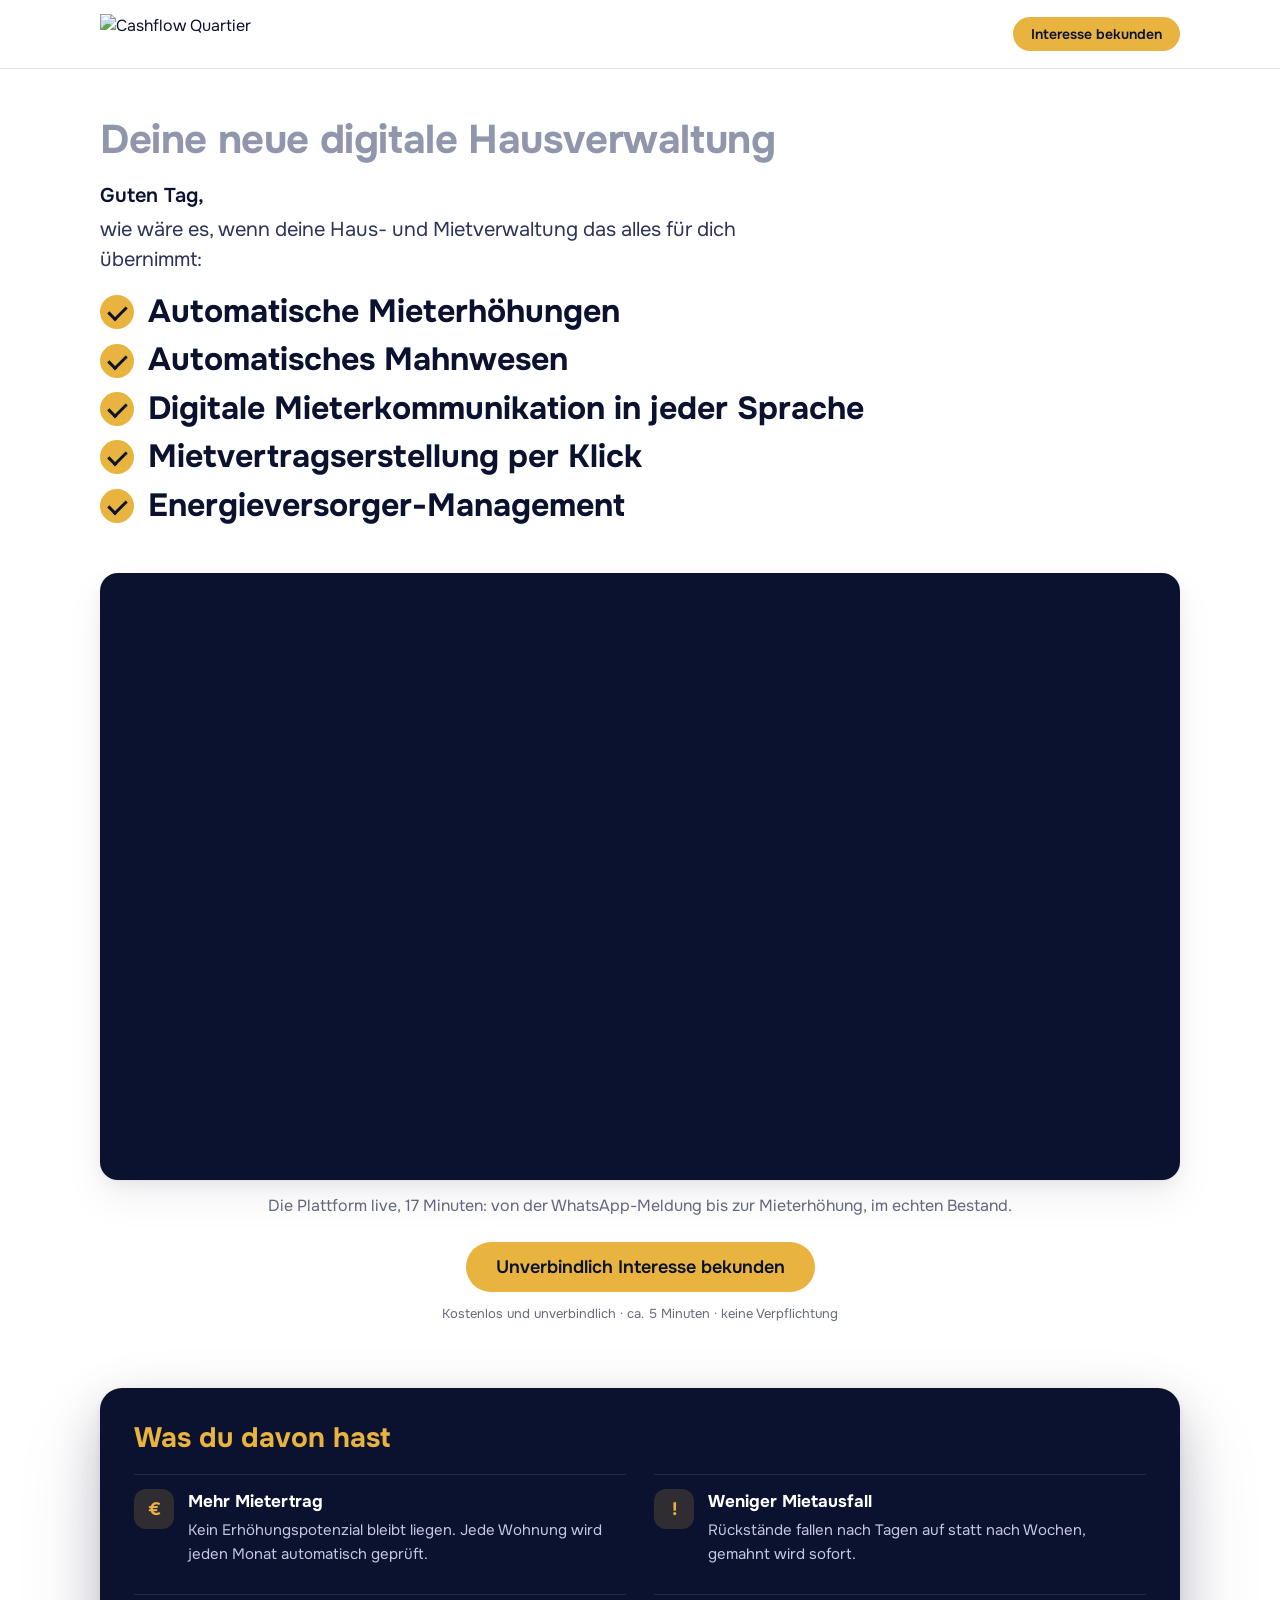
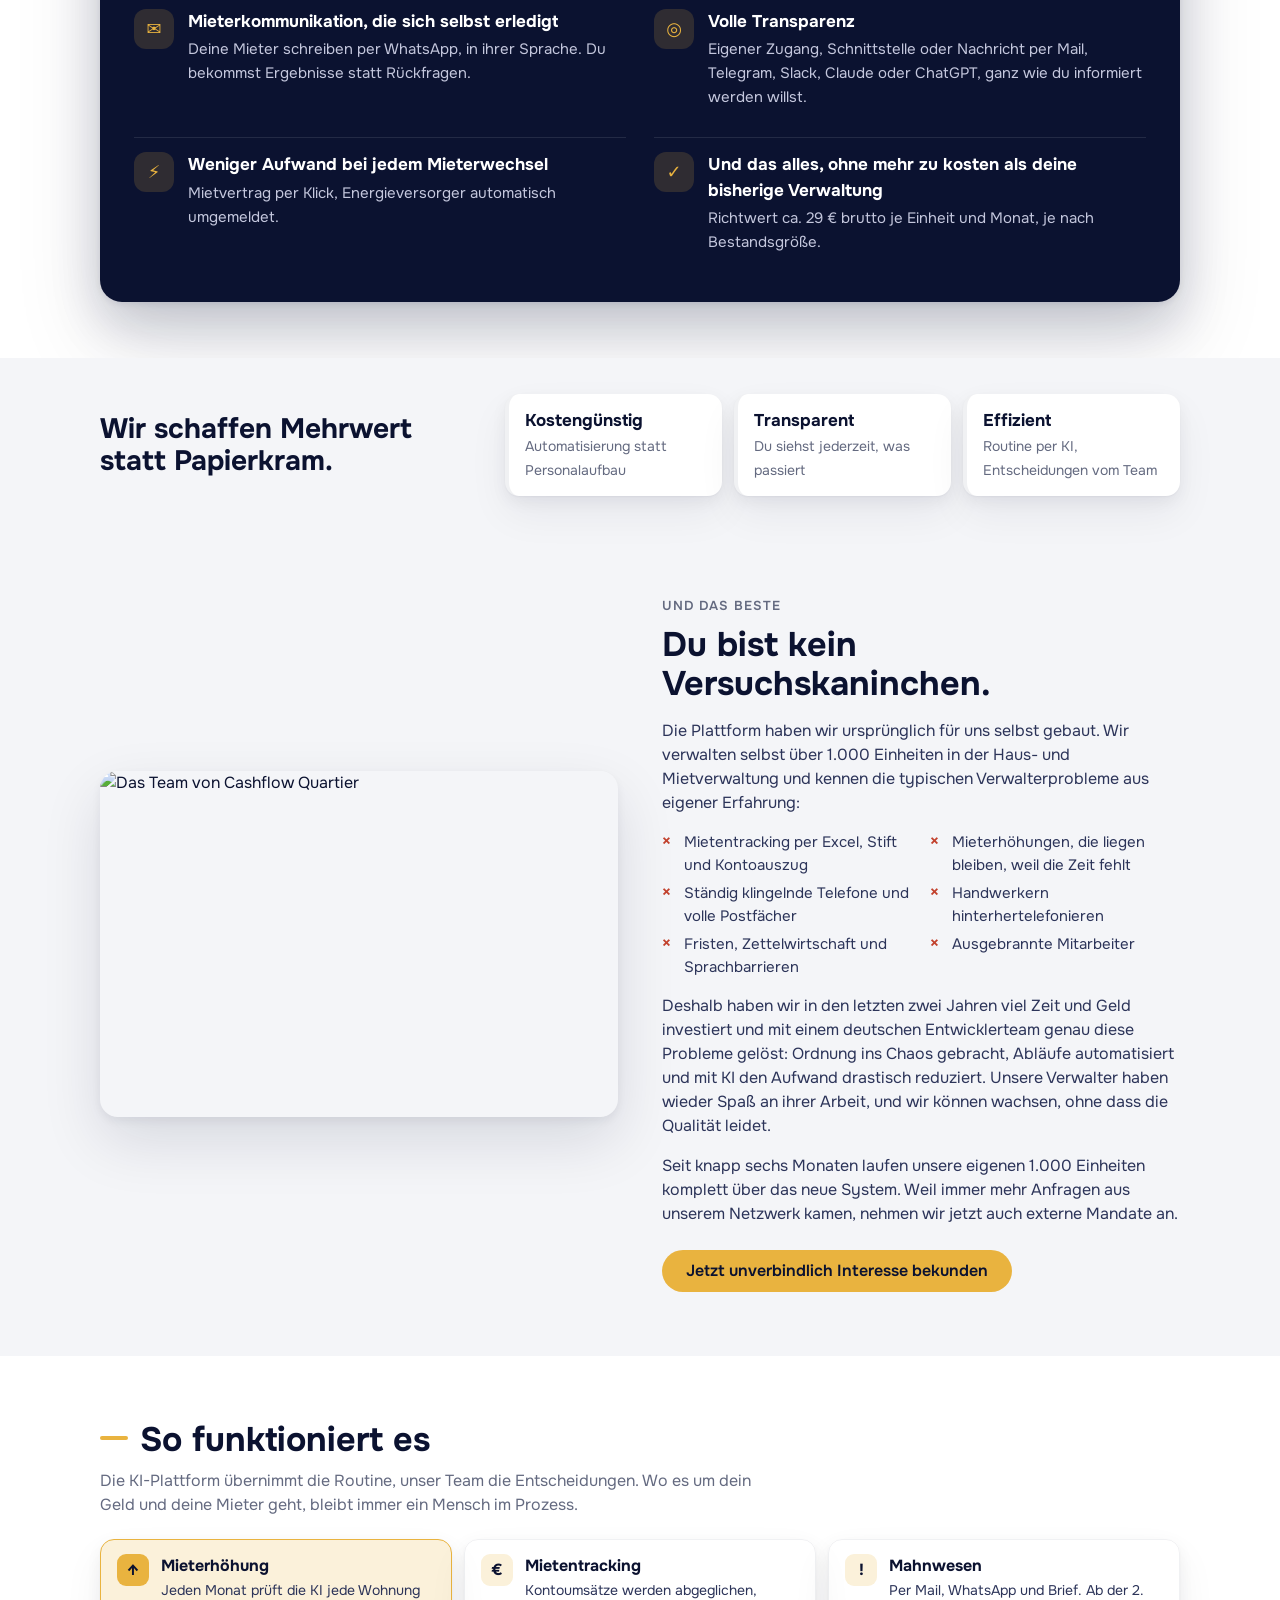
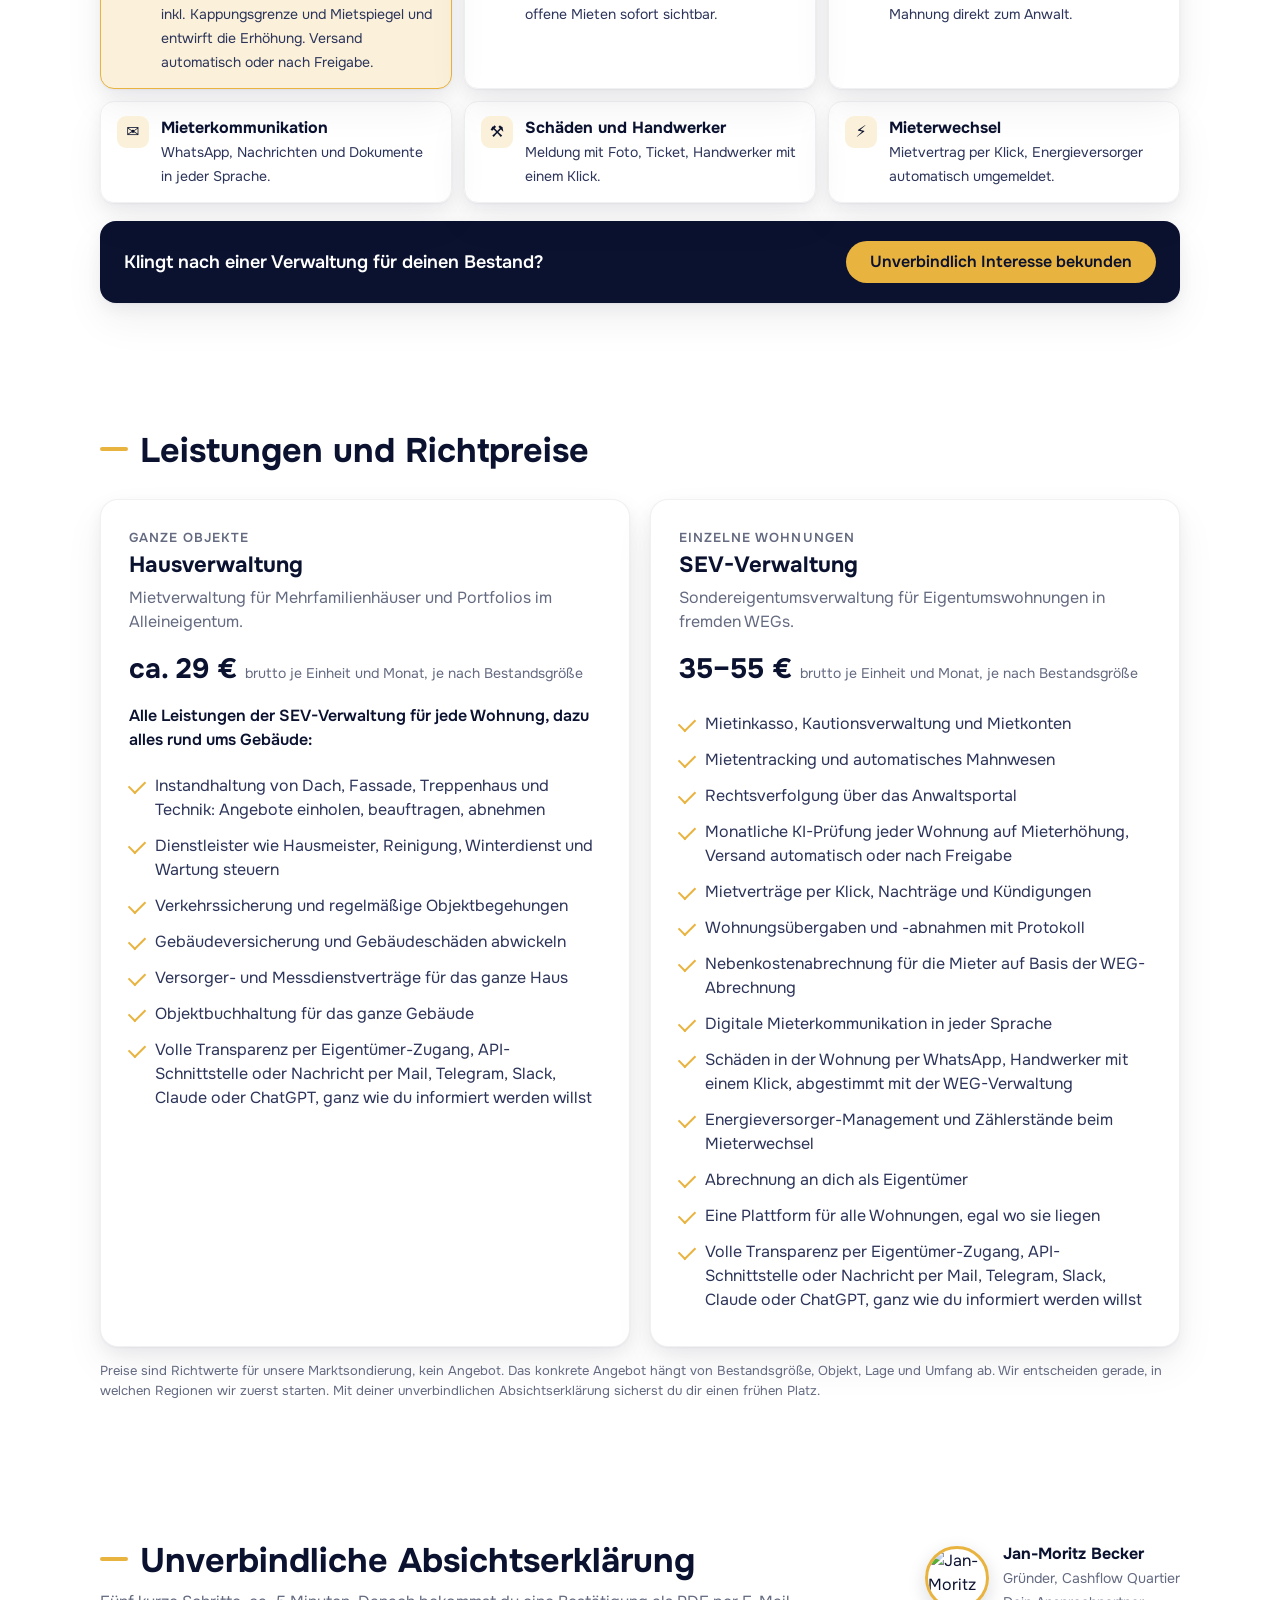
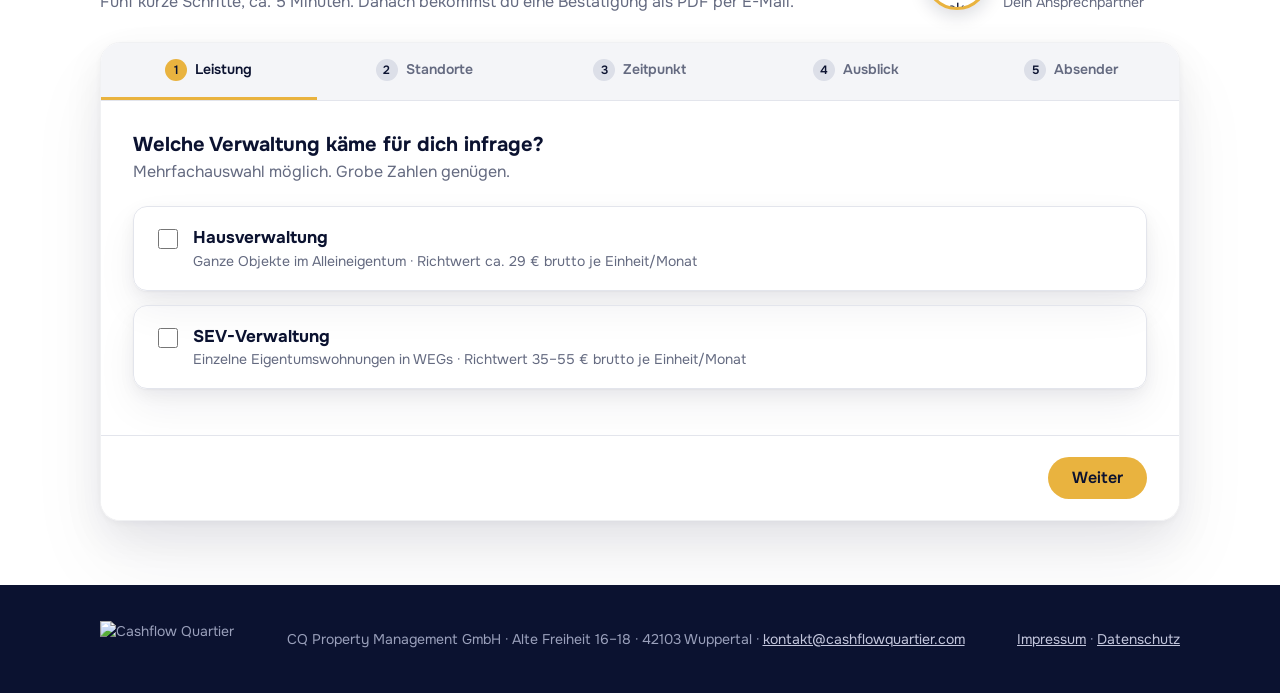
==== commit 4947ead3: "LOI-Seite: Cinematic-Variante zurück auf vorherigen Look, Hover-Effekte und weiche Schatten Sci-Fi-E" ====
--- a/loi-seite/index.html
+++ b/loi-seite/index.html
@@ -288,6 +288,36 @@
 .incl{font-weight:600;margin:14px 0 0;color:var(--navy)}
 @media (max-width:900px){.glist,.tiles{grid-template-columns:1fr}}
 @media (prefers-reduced-motion:reduce){.g.in,.g.in .gi{animation:none}}
+
+/* ===== Hover-Effekte und weiche Schatten =====
+   Anklickbares wird beim Drüberfahren leicht größer; Kästen haben mehrlagige, weiche Schatten. */
+:root{--shadow-soft:0 1px 2px rgba(11,18,48,.04),0 6px 16px rgba(11,18,48,.05),0 18px 40px rgba(11,18,48,.06);
+      --shadow-lift:0 2px 4px rgba(11,18,48,.05),0 12px 28px rgba(11,18,48,.08),0 30px 60px rgba(11,18,48,.08)}
+.btn{transition:transform .2s cubic-bezier(.2,.7,.2,1),box-shadow .2s,background .2s,border-color .2s}
+.btn:hover{transform:scale(1.045)}
+.btn-gold:hover{transform:scale(1.045);box-shadow:0 10px 28px rgba(233,179,63,.38)}
+.btn:active{transform:scale(.98)}
+.btn[disabled]:hover{transform:none}
+.chips span{transition:transform .18s cubic-bezier(.2,.7,.2,1),background .15s,border-color .15s,color .15s}
+.chips label:hover span{transform:scale(1.06);border-color:var(--navy-2)}
+.steps button{transition:transform .18s,color .15s}
+.steps button:hover{transform:scale(1.04)}
+.svc{transition:transform .2s cubic-bezier(.2,.7,.2,1),box-shadow .2s,border-color .15s,background .15s}
+.svc:hover{transform:scale(1.01)}
+.add,.del{transition:transform .18s}
+.add:hover,.del:hover{transform:scale(1.06)}
+header img{transition:transform .2s}
+header a:hover img{transform:scale(1.04)}
+footer a{transition:color .15s}
+.card,.t,.vrow div,.values3 div,.gains-box,.formbox,.player,.team figure,.cta-line,.svc{box-shadow:var(--shadow-soft)}
+.card,.t,.vrow div{border-color:rgba(11,18,48,.06);transition:transform .25s cubic-bezier(.2,.7,.2,1),box-shadow .25s}
+.card:hover,.t:hover,.vrow div:hover{transform:translateY(-3px);box-shadow:var(--shadow-lift)}
+.gains-box{box-shadow:0 2px 6px rgba(11,18,48,.08),0 20px 50px rgba(11,18,48,.18),0 40px 90px rgba(11,18,48,.12)}
+.formbox{box-shadow:0 2px 6px rgba(11,18,48,.04),0 16px 40px rgba(11,18,48,.07),0 40px 80px rgba(11,18,48,.06);border-color:rgba(11,18,48,.06)}
+.team figure{box-shadow:0 4px 10px rgba(11,18,48,.06),0 24px 60px rgba(11,18,48,.12)}
+.person img{box-shadow:0 6px 18px rgba(11,18,48,.15)}
+@media (hover:none){.btn:hover,.chips label:hover span,.steps button:hover,.svc:hover,.card:hover,.t:hover,.vrow div:hover{transform:none}}
+@media (prefers-reduced-motion:reduce){.btn,.chips span,.svc,.card,.t,.vrow div{transition:none}.btn:hover,.card:hover,.t:hover,.vrow div:hover,.svc:hover,.chips label:hover span{transform:none}}
 </style>
 </head>
 <body>
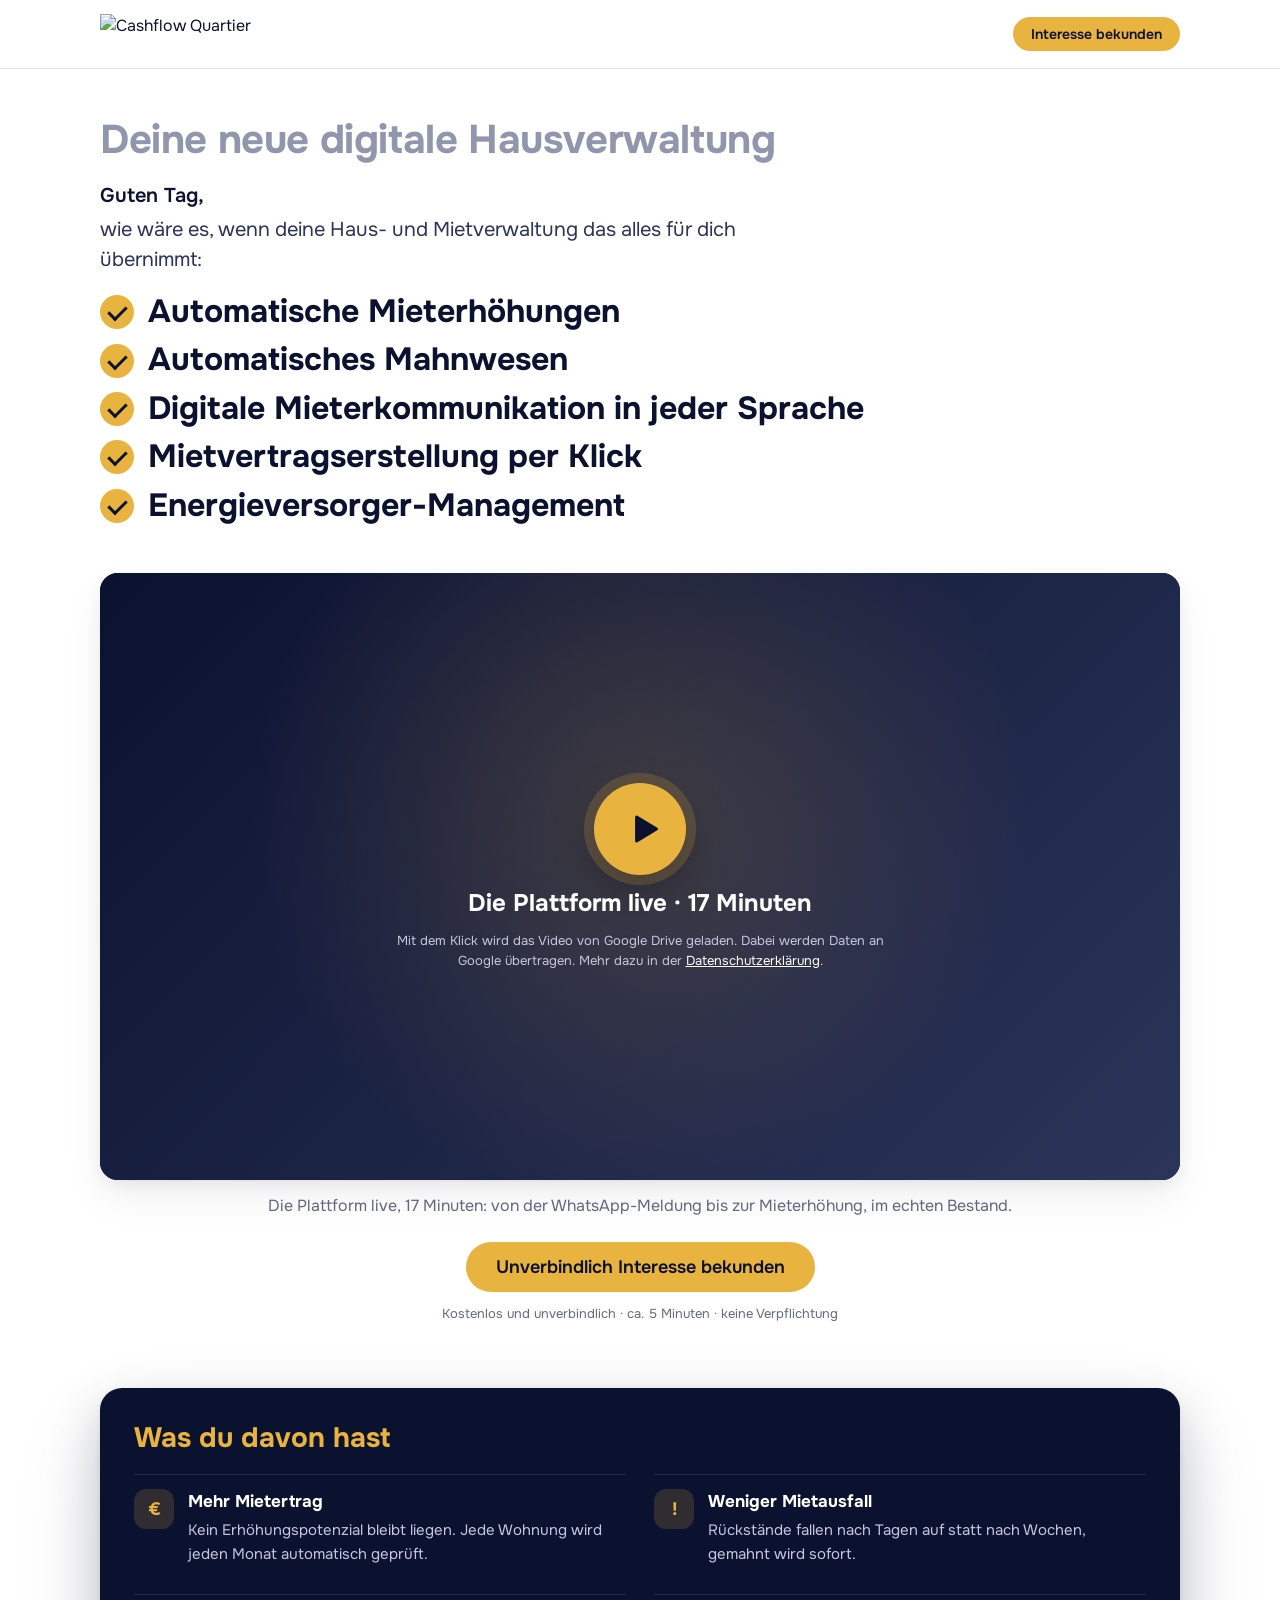
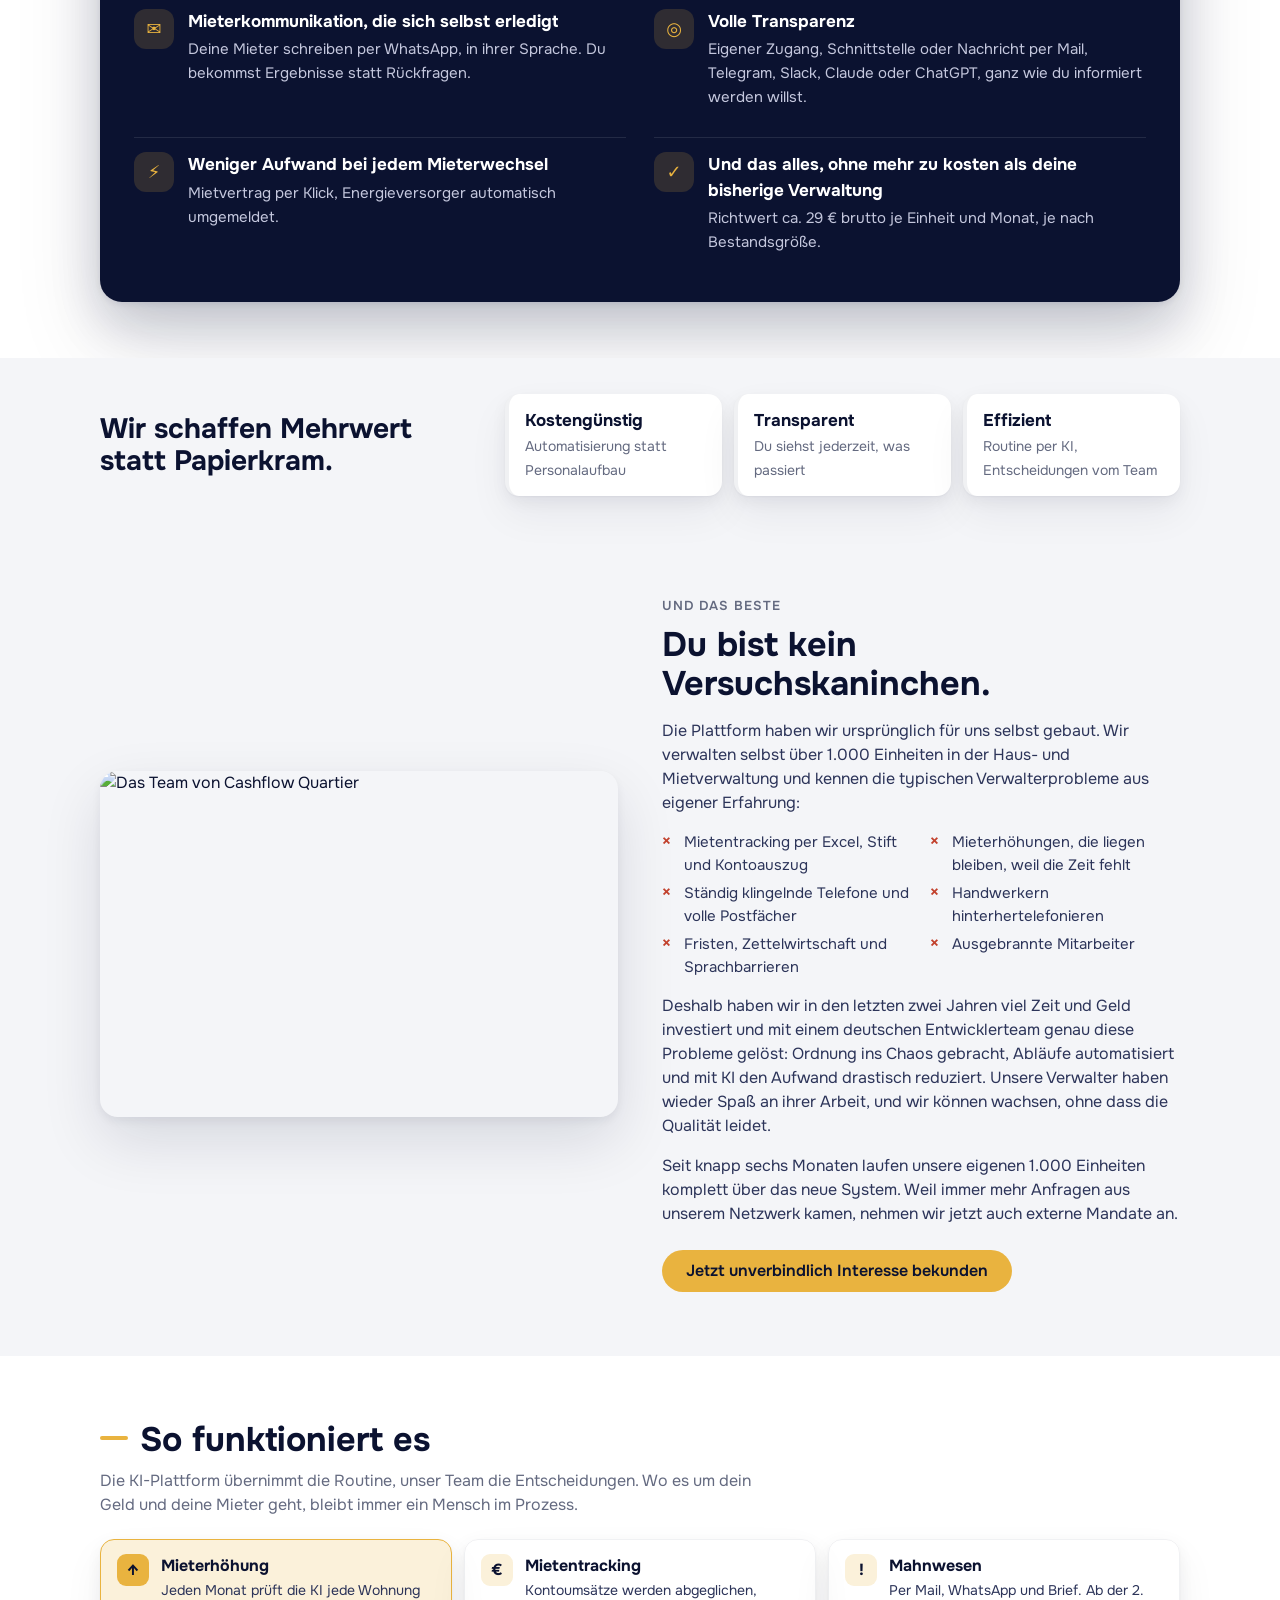
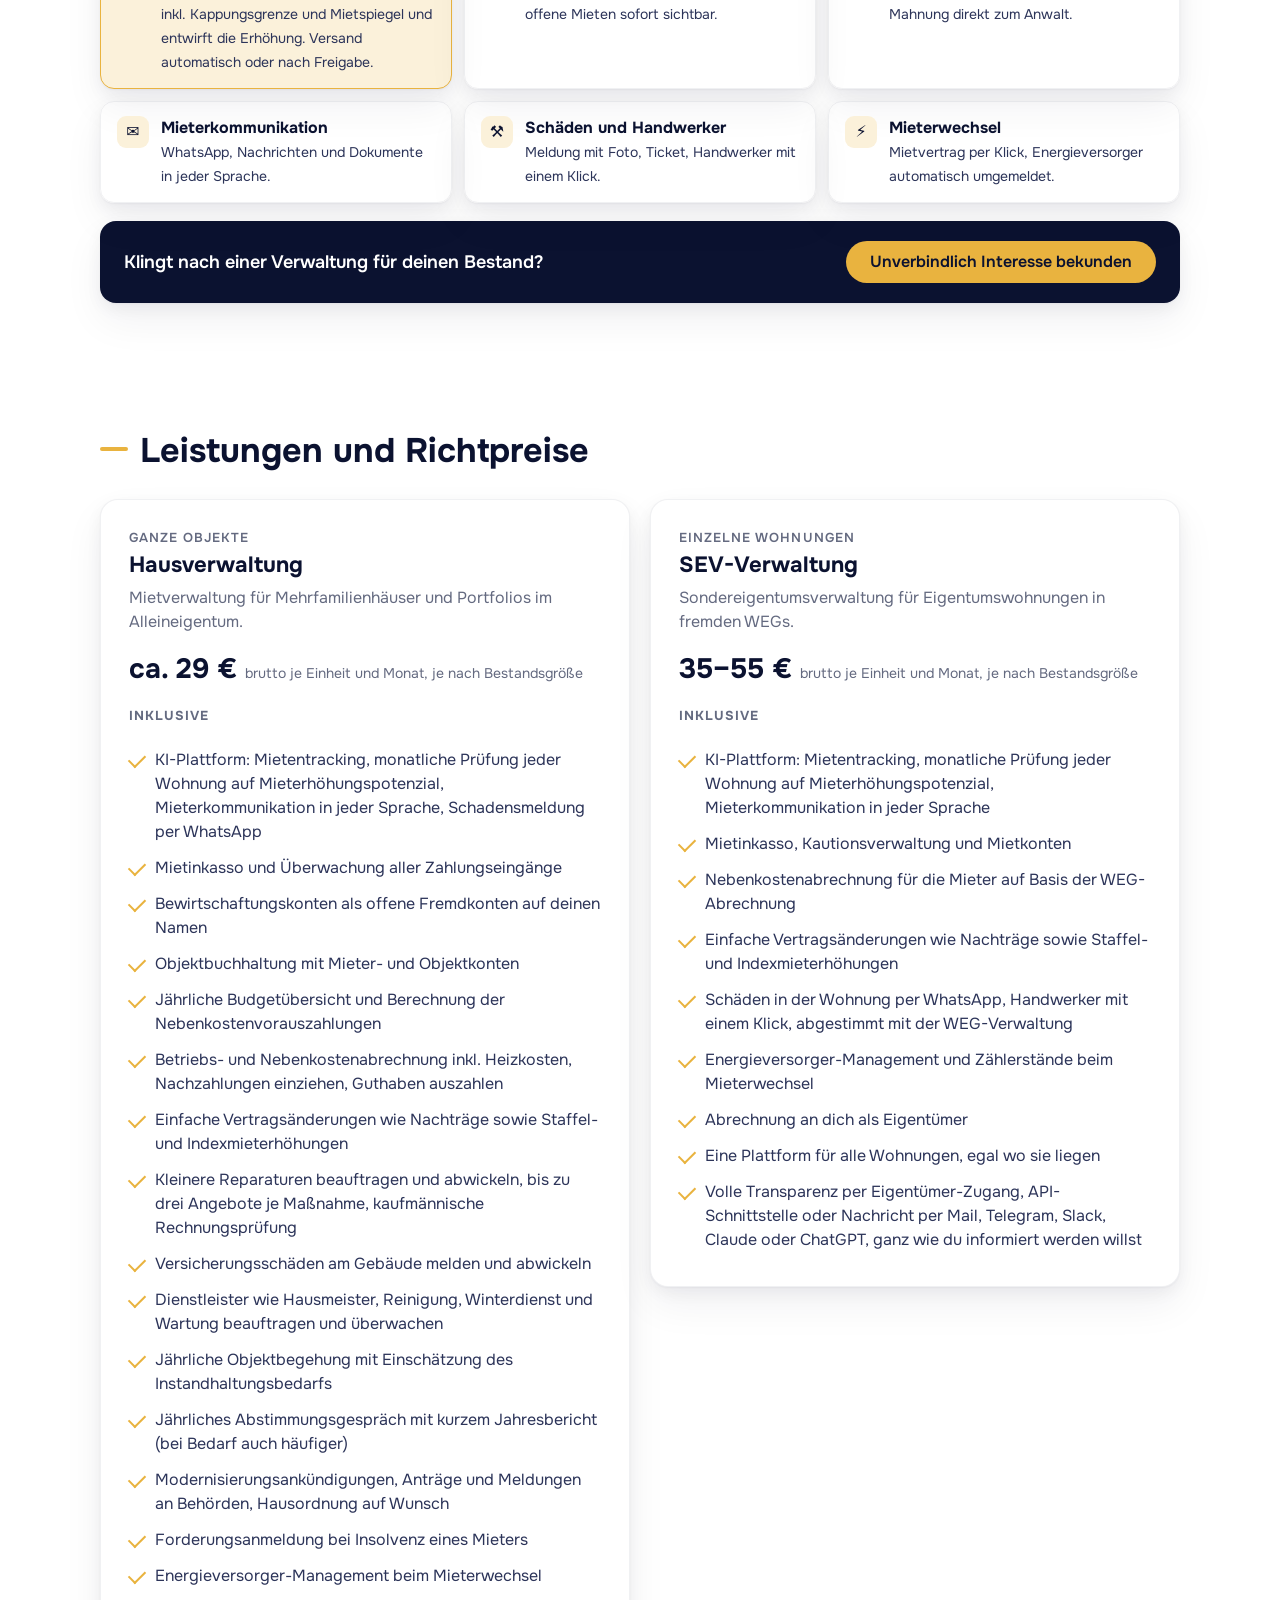
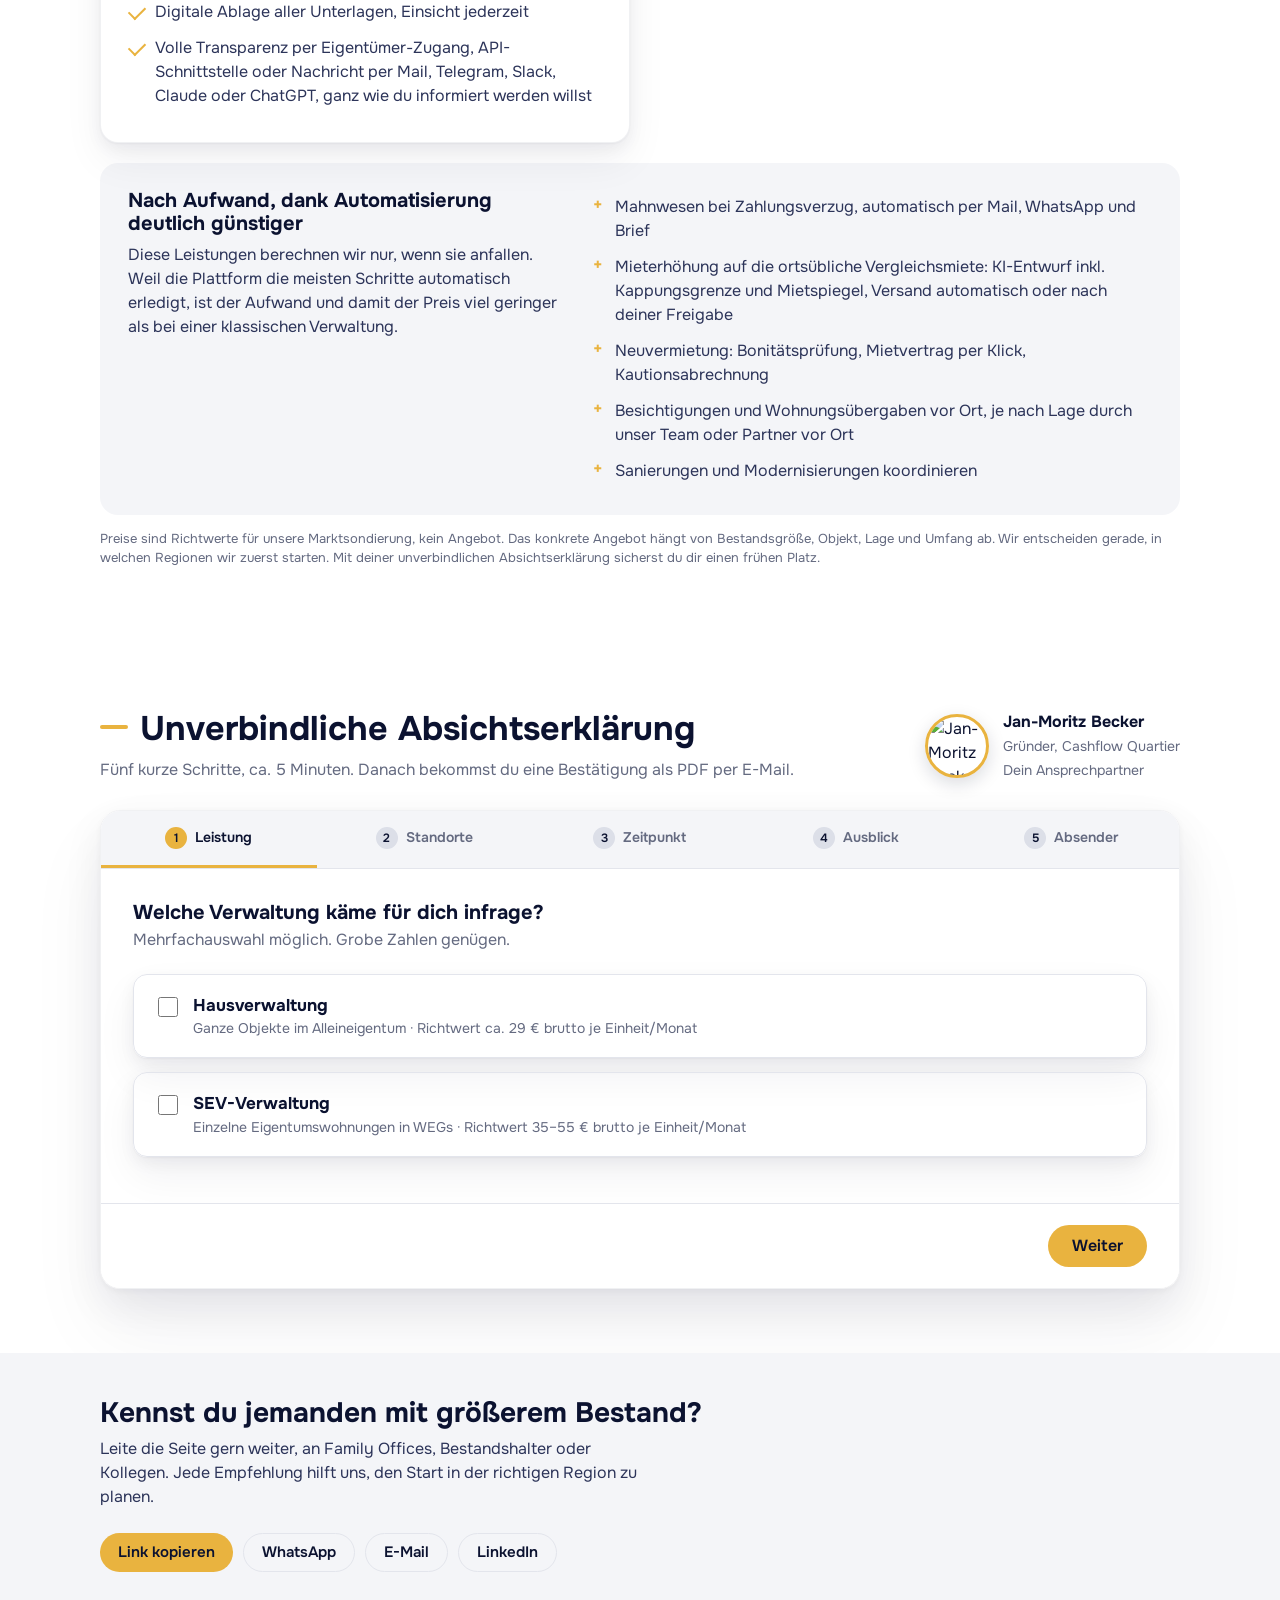
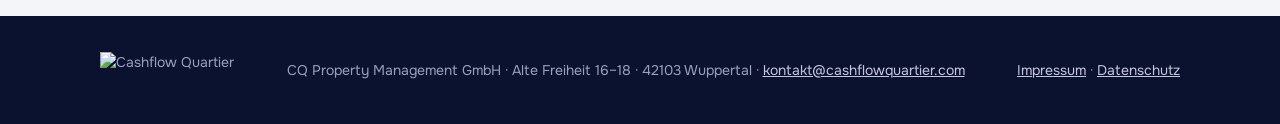
==== commit 8a681af6: "LOI-Seite: Leistungskatalog aus dem Verwaltervertrag, Video mit Zwei-Klick-Lösung, ein Link zum Weit" ====
--- a/loi-seite/index.html
+++ b/loi-seite/index.html
@@ -318,6 +318,34 @@
 .person img{box-shadow:0 6px 18px rgba(11,18,48,.15)}
 @media (hover:none){.btn:hover,.chips label:hover span,.steps button:hover,.svc:hover,.card:hover,.t:hover,.vrow div:hover{transform:none}}
 @media (prefers-reduced-motion:reduce){.btn,.chips span,.svc,.card,.t,.vrow div{transition:none}.btn:hover,.card:hover,.t:hover,.vrow div:hover,.svc:hover,.chips label:hover span{transform:none}}
+
+.sub-h{margin:16px 0 0;font-weight:700;font-size:13px;letter-spacing:.08em;text-transform:uppercase;color:var(--muted)}
+.services .grid{align-items:start}
+.extra{margin-top:20px;display:grid;grid-template-columns:1fr 1.3fr;gap:28px;align-items:start;background:var(--bg-2);border-radius:18px;padding:26px 28px}
+.extra h3{font-size:20px;margin:0 0 8px}
+.extra p{margin:0;color:var(--navy-2)}
+.extra ul{margin:0;padding:0;list-style:none}
+.extra li{padding:6px 0 6px 26px;position:relative;color:var(--navy-2)}
+.extra li:before{content:"+";position:absolute;left:4px;top:4px;font-weight:700;color:var(--gold)}
+@media (max-width:900px){.extra{grid-template-columns:1fr}}
+
+.consent{position:absolute;inset:0;display:flex;flex-direction:column;align-items:center;justify-content:center;gap:10px;text-align:center;padding:24px;color:#fff;
+  background:radial-gradient(circle at 50% 40%,rgba(233,179,63,.18),transparent 60%),linear-gradient(135deg,#0b1230,#2c3459)}
+.consent b{font-size:clamp(18px,2.4vw,24px)}
+.consent span{font-size:13px;color:#c4c7dd;max-width:520px}
+.consent a{color:#fff}
+.play{width:92px;height:92px;border-radius:50%;border:0;background:var(--gold);color:var(--navy);display:grid;place-items:center;cursor:pointer;
+  box-shadow:0 0 0 10px rgba(233,179,63,.18),0 14px 40px rgba(0,0,0,.35);transition:transform .2s cubic-bezier(.2,.7,.2,1),box-shadow .2s}
+.play svg{margin-left:6px}
+.play:hover{transform:scale(1.08);box-shadow:0 0 0 14px rgba(233,179,63,.22),0 18px 50px rgba(0,0,0,.4)}
+.play:focus-visible{outline:3px solid #fff;outline-offset:4px}
+
+.share{background:var(--bg-2);padding-block:44px}
+.share .wrap{display:flex;justify-content:space-between;align-items:center;gap:24px;flex-wrap:wrap}
+.share h2{font-size:clamp(22px,2.4vw,28px)}
+.share p{color:var(--navy-2);max-width:560px;margin:8px 0 0}
+.share-btns{display:flex;gap:10px;flex-wrap:wrap}
+.share-btns .btn{padding:11px 18px;font-size:15px}
 </style>
 </head>
 <body>
@@ -346,8 +374,14 @@
 
 <section class="vid" id="video">
   <div class="wrap">
-    <div class="player">
-      <iframe src="https://drive.google.com/file/d/1pEjXcwP1N7CeqUmhcbfCx8Wmm3FesHrv/preview" allow="autoplay; fullscreen" allowfullscreen title="CQPM Plattform-Video: von der WhatsApp-Meldung bis zur Mieterhöhung"></iframe>
+    <div class="player" id="player" data-src="https://drive.google.com/file/d/1pEjXcwP1N7CeqUmhcbfCx8Wmm3FesHrv/preview">
+      <div class="consent">
+        <button type="button" class="play" id="playBtn" aria-label="Video laden und abspielen">
+          <svg width="38" height="38" viewBox="0 0 24 24" aria-hidden="true" fill="currentColor"><path d="M7 4.5v15a1 1 0 0 0 1.5.86l12.5-7.5a1 1 0 0 0 0-1.72L8.5 3.64A1 1 0 0 0 7 4.5z"/></svg>
+        </button>
+        <b>Die Plattform live · 17 Minuten</b>
+        <span>Mit dem Klick wird das Video von Google Drive geladen. Dabei werden Daten an Google übertragen. Mehr dazu in der <a href="https://cashflowquartier.com/datenschutz" target="_blank" rel="noopener">Datenschutzerklärung</a>.</span>
+      </div>
     </div>
     <p class="vid-cap">Die Plattform live, 17 Minuten: von der WhatsApp-Meldung bis zur Mieterhöhung, im echten Bestand.</p>
     <div class="center-cta">
@@ -431,14 +465,24 @@
         <h3>Hausverwaltung</h3>
         <p style="color:var(--muted);margin:0">Mietverwaltung für Mehrfamilienhäuser und Portfolios im Alleineigentum.</p>
         <div class="price">ca. 29 € <small>brutto je Einheit und Monat, je nach Bestandsgröße</small></div>
-        <p class="incl">Alle Leistungen der SEV-Verwaltung für jede Wohnung, dazu alles rund ums Gebäude:</p>
+        <p class="sub-h">Inklusive</p>
         <ul>
-          <li>Instandhaltung von Dach, Fassade, Treppenhaus und Technik: Angebote einholen, beauftragen, abnehmen</li>
-          <li>Dienstleister wie Hausmeister, Reinigung, Winterdienst und Wartung steuern</li>
-          <li>Verkehrssicherung und regelmäßige Objektbegehungen</li>
-          <li>Gebäudeversicherung und Gebäudeschäden abwickeln</li>
-          <li>Versorger- und Messdienstverträge für das ganze Haus</li>
-          <li>Objektbuchhaltung für das ganze Gebäude</li>
+          <li>KI-Plattform: Mietentracking, monatliche Prüfung jeder Wohnung auf Mieterhöhungspotenzial, Mieterkommunikation in jeder Sprache, Schadensmeldung per WhatsApp</li>
+          <li>Mietinkasso und Überwachung aller Zahlungseingänge</li>
+          <li>Bewirtschaftungskonten als offene Fremdkonten auf deinen Namen</li>
+          <li>Objektbuchhaltung mit Mieter- und Objektkonten</li>
+          <li>Jährliche Budgetübersicht und Berechnung der Nebenkostenvorauszahlungen</li>
+          <li>Betriebs- und Nebenkostenabrechnung inkl. Heizkosten, Nachzahlungen einziehen, Guthaben auszahlen</li>
+          <li>Einfache Vertragsänderungen wie Nachträge sowie Staffel- und Indexmieterhöhungen</li>
+          <li>Kleinere Reparaturen beauftragen und abwickeln, bis zu drei Angebote je Maßnahme, kaufmännische Rechnungsprüfung</li>
+          <li>Versicherungsschäden am Gebäude melden und abwickeln</li>
+          <li>Dienstleister wie Hausmeister, Reinigung, Winterdienst und Wartung beauftragen und überwachen</li>
+          <li>Jährliche Objektbegehung mit Einschätzung des Instandhaltungsbedarfs</li>
+          <li>Jährliches Abstimmungsgespräch mit kurzem Jahresbericht (bei Bedarf auch häufiger)</li>
+          <li>Modernisierungsankündigungen, Anträge und Meldungen an Behörden, Hausordnung auf Wunsch</li>
+          <li>Forderungsanmeldung bei Insolvenz eines Mieters</li>
+          <li>Energieversorger-Management beim Mieterwechsel</li>
+          <li>Digitale Ablage aller Unterlagen, Einsicht jederzeit</li>
           <li>Volle Transparenz per Eigentümer-Zugang, API-Schnittstelle oder Nachricht per Mail, Telegram, Slack, Claude oder ChatGPT, ganz wie du informiert werden willst</li>
         </ul>
       </div>
@@ -447,15 +491,12 @@
         <h3>SEV-Verwaltung</h3>
         <p style="color:var(--muted);margin:0">Sondereigentumsverwaltung für Eigentumswohnungen in fremden WEGs.</p>
         <div class="price">35–55 € <small>brutto je Einheit und Monat, je nach Bestandsgröße</small></div>
+        <p class="sub-h">Inklusive</p>
         <ul>
+          <li>KI-Plattform: Mietentracking, monatliche Prüfung jeder Wohnung auf Mieterhöhungspotenzial, Mieterkommunikation in jeder Sprache</li>
           <li>Mietinkasso, Kautionsverwaltung und Mietkonten</li>
-          <li>Mietentracking und automatisches Mahnwesen</li>
-          <li>Rechtsverfolgung über das Anwaltsportal</li>
-          <li>Monatliche KI-Prüfung jeder Wohnung auf Mieterhöhung, Versand automatisch oder nach Freigabe</li>
-          <li>Mietverträge per Klick, Nachträge und Kündigungen</li>
-          <li>Wohnungsübergaben und -abnahmen mit Protokoll</li>
           <li>Nebenkostenabrechnung für die Mieter auf Basis der WEG-Abrechnung</li>
-          <li>Digitale Mieterkommunikation in jeder Sprache</li>
+          <li>Einfache Vertragsänderungen wie Nachträge sowie Staffel- und Indexmieterhöhungen</li>
           <li>Schäden in der Wohnung per WhatsApp, Handwerker mit einem Klick, abgestimmt mit der WEG-Verwaltung</li>
           <li>Energieversorger-Management und Zählerstände beim Mieterwechsel</li>
           <li>Abrechnung an dich als Eigentümer</li>
@@ -463,6 +504,19 @@
           <li>Volle Transparenz per Eigentümer-Zugang, API-Schnittstelle oder Nachricht per Mail, Telegram, Slack, Claude oder ChatGPT, ganz wie du informiert werden willst</li>
         </ul>
       </div>
+    </div>
+    <div class="extra">
+      <div>
+        <h3>Nach Aufwand, dank Automatisierung deutlich günstiger</h3>
+        <p>Diese Leistungen berechnen wir nur, wenn sie anfallen. Weil die Plattform die meisten Schritte automatisch erledigt, ist der Aufwand und damit der Preis viel geringer als bei einer klassischen Verwaltung.</p>
+      </div>
+      <ul>
+        <li>Mahnwesen bei Zahlungsverzug, automatisch per Mail, WhatsApp und Brief</li>
+        <li>Mieterhöhung auf die ortsübliche Vergleichsmiete: KI-Entwurf inkl. Kappungsgrenze und Mietspiegel, Versand automatisch oder nach deiner Freigabe</li>
+        <li>Neuvermietung: Bonitätsprüfung, Mietvertrag per Klick, Kautionsabrechnung</li>
+        <li>Besichtigungen und Wohnungsübergaben vor Ort, je nach Lage durch unser Team oder Partner vor Ort</li>
+        <li>Sanierungen und Modernisierungen koordinieren</li>
+      </ul>
     </div>
     <p class="note">Preise sind Richtwerte für unsere Marktsondierung, kein Angebot. Das konkrete Angebot hängt von Bestandsgröße, Objekt, Lage und Umfang ab. Wir entscheiden gerade, in welchen Regionen wir zuerst starten. Mit deiner unverbindlichen Absichtserklärung sicherst du dir einen frühen Platz.</p>
   </div>
@@ -614,6 +668,19 @@
             <div><label class="f">E-Mail</label><input type="email" name="email" autocomplete="email" required></div>
             <div><label class="f">Telefon <em>(optional)</em></label><input type="tel" name="telefon" autocomplete="tel"></div>
           </div>
+          <div class="row">
+            <div><label class="f" for="kanal">Wie bist du auf uns aufmerksam geworden?</label>
+              <select name="kanal" id="kanal">
+                <option value="">Bitte wählen</option>
+                <option value="empfehlung">Empfehlung</option>
+                <option value="weitergeleitet">Weitergeleitete Nachricht</option>
+                <option value="cfq_direkt">Direkt von Cashflow Quartier</option>
+                <option value="linkedin">LinkedIn</option>
+                <option value="instagram">Instagram</option>
+                <option value="sonstiges">Sonstiges</option>
+              </select></div>
+            <div><label class="f" for="empfohlen_von">Von wem? <em>(optional)</em></label><input type="text" name="empfohlen_von" id="empfohlen_von" placeholder="z. B. Name oder Firma"></div>
+          </div>
           <label class="f" style="margin-top:6px">Dürfen wir deine Absichtserklärung gegenüber Investoren nennen?</label>
           <div class="chips" style="margin-bottom:18px">
             <label><input type="radio" name="nennung" value="namentlich" required><span>Ja, namentlich</span></label>
@@ -639,8 +706,24 @@
         <p style="color:var(--muted)">Du bekommst gleich eine Bestätigung als PDF per E-Mail. Ich melde mich persönlich bei dir, sobald wir in deiner Region starten.</p>
         <div class="summary" id="summary"></div>
         <p style="margin:0"><b>Jan-Moritz Becker</b><br><span style="color:var(--muted)">Gründer, Cashflow Quartier</span></p>
+        <p style="margin-top:20px"><a class="btn btn-gold" href="#teilen">Seite an Kontakte weiterleiten</a></p>
         <p class="actions" style="margin-top:22px"><button class="btn btn-ghost" onclick="window.print()">Zusammenfassung drucken / als PDF speichern</button></p>
       </div>
+    </div>
+  </div>
+</section>
+
+<section class="share" id="teilen">
+  <div class="wrap">
+    <div>
+      <h2>Kennst du jemanden mit größerem Bestand?</h2>
+      <p>Leite die Seite gern weiter, an Family Offices, Bestandshalter oder Kollegen. Jede Empfehlung hilft uns, den Start in der richtigen Region zu planen.</p>
+    </div>
+    <div class="share-btns">
+      <button type="button" class="btn btn-gold" data-share="copy">Link kopieren</button>
+      <a class="btn btn-ghost" data-share="wa" target="_blank" rel="noopener">WhatsApp</a>
+      <a class="btn btn-ghost" data-share="mail">E-Mail</a>
+      <a class="btn btn-ghost" data-share="li" target="_blank" rel="noopener">LinkedIn</a>
     </div>
   </div>
 </section>
@@ -664,6 +747,8 @@
 const $ = (s, el = document) => el.querySelector(s);
 const $$ = (s, el = document) => [...el.querySelectorAll(s)];
 const form = $("#form"), panes = $$(".pane"), steps = $("#steps");
+/* Quelle aus dem Link, z. B. …/cqpm-loi/?q=linkedin – optional, für die Auswertung der Kanäle */
+const QUELLE = new URLSearchParams(location.search).get("q") || null;
 let cur = 0;
 
 /* ---------- Personalisierter Link: ?r=<base64url JSON> ----------
@@ -808,6 +893,7 @@
     zeitpunkt: { start: E.start.value, verwaltung_heute: E.verwaltung_heute.value || null, kuendbar_ab: E.kuendbar_ab.value.trim() || null, kosten_heute: E.kosten_heute.value.trim() || null },
     ausblick: { zusatzleistungen: $$("[name=zusatz]:checked").map(x => x.value), zukaeufe_24m: num("zukaeufe"), pilot: v("pilot"),
                 wahrscheinlichkeit: v("wahrscheinlichkeit") ? +v("wahrscheinlichkeit") : null, anmerkungen: E.anmerkungen.value.trim() || null },
+    herkunft: { kanal: E.kanal.value || null, empfohlen_von: E.empfohlen_von.value.trim() || null, quelle: QUELLE, seite: location.pathname },
     nennung_investoren: v("nennung"),
     erklaerungen: { unverbindlich: E.ok_unverbindlich.checked, datenschutz: E.ok_datenschutz.checked },
     website: E.website.value
@@ -864,6 +950,28 @@
   }), { threshold: 0.25 });
   io.observe(box);
 })();
+/* ---------- Video erst nach Klick laden (Datenschutz) ---------- */
+$("#playBtn")?.addEventListener("click", () => {
+  const p = $("#player"), f = document.createElement("iframe");
+  f.src = p.dataset.src; f.title = "CQPM Plattform-Video"; f.allow = "autoplay; fullscreen"; f.allowFullscreen = true;
+  p.innerHTML = ""; p.appendChild(f);
+});
+/* ---------- Weiterleiten ---------- */
+(() => {
+  const url = location.origin + location.pathname;              // ohne persönliche Parameter
+  const text = "Hausverwaltung mit automatischen Mieterhöhungen, automatischem Mahnwesen und Mieterkommunikation in jeder Sprache – schau dir das mal an:";
+  $$("[data-share]").forEach(el => {
+    const k = el.dataset.share;
+    if (k === "wa") el.href = "https://wa.me/?text=" + encodeURIComponent(text + " " + url);
+    if (k === "mail") el.href = "mailto:?subject=" + encodeURIComponent("Digitale Hausverwaltung von Cashflow Quartier") + "&body=" + encodeURIComponent(text + "\n\n" + url);
+    if (k === "li") el.href = "https://www.linkedin.com/sharing/share-offsite/?url=" + encodeURIComponent(url);
+    if (k === "copy") el.addEventListener("click", async () => {
+      try { await navigator.clipboard.writeText(url); el.textContent = "Link kopiert ✓"; }
+      catch (e) { el.insertAdjacentHTML("afterend", `<input readonly value="${url}" style="max-width:320px" onclick="this.select()">`); }
+      setTimeout(() => el.textContent = "Link kopieren", 2500);
+    });
+  });
+})();
 go(0);
 </script>
 </body>
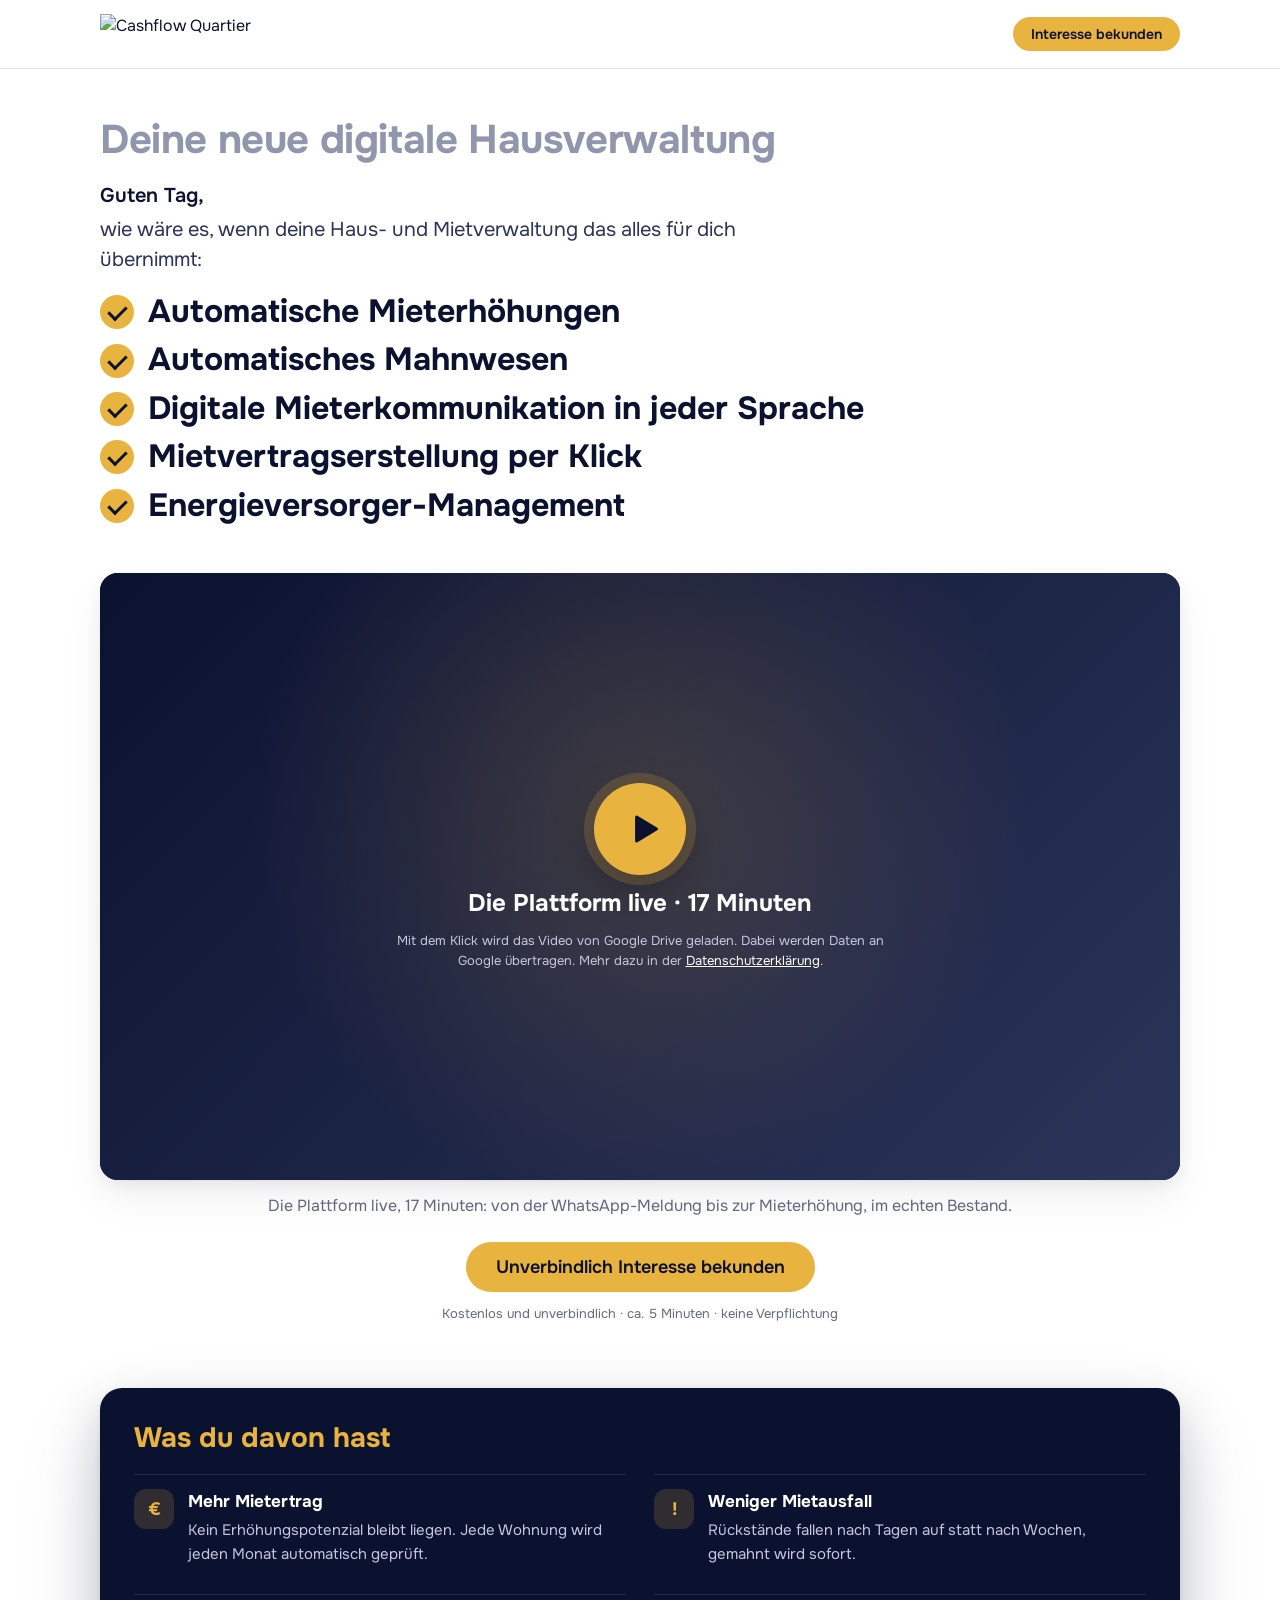
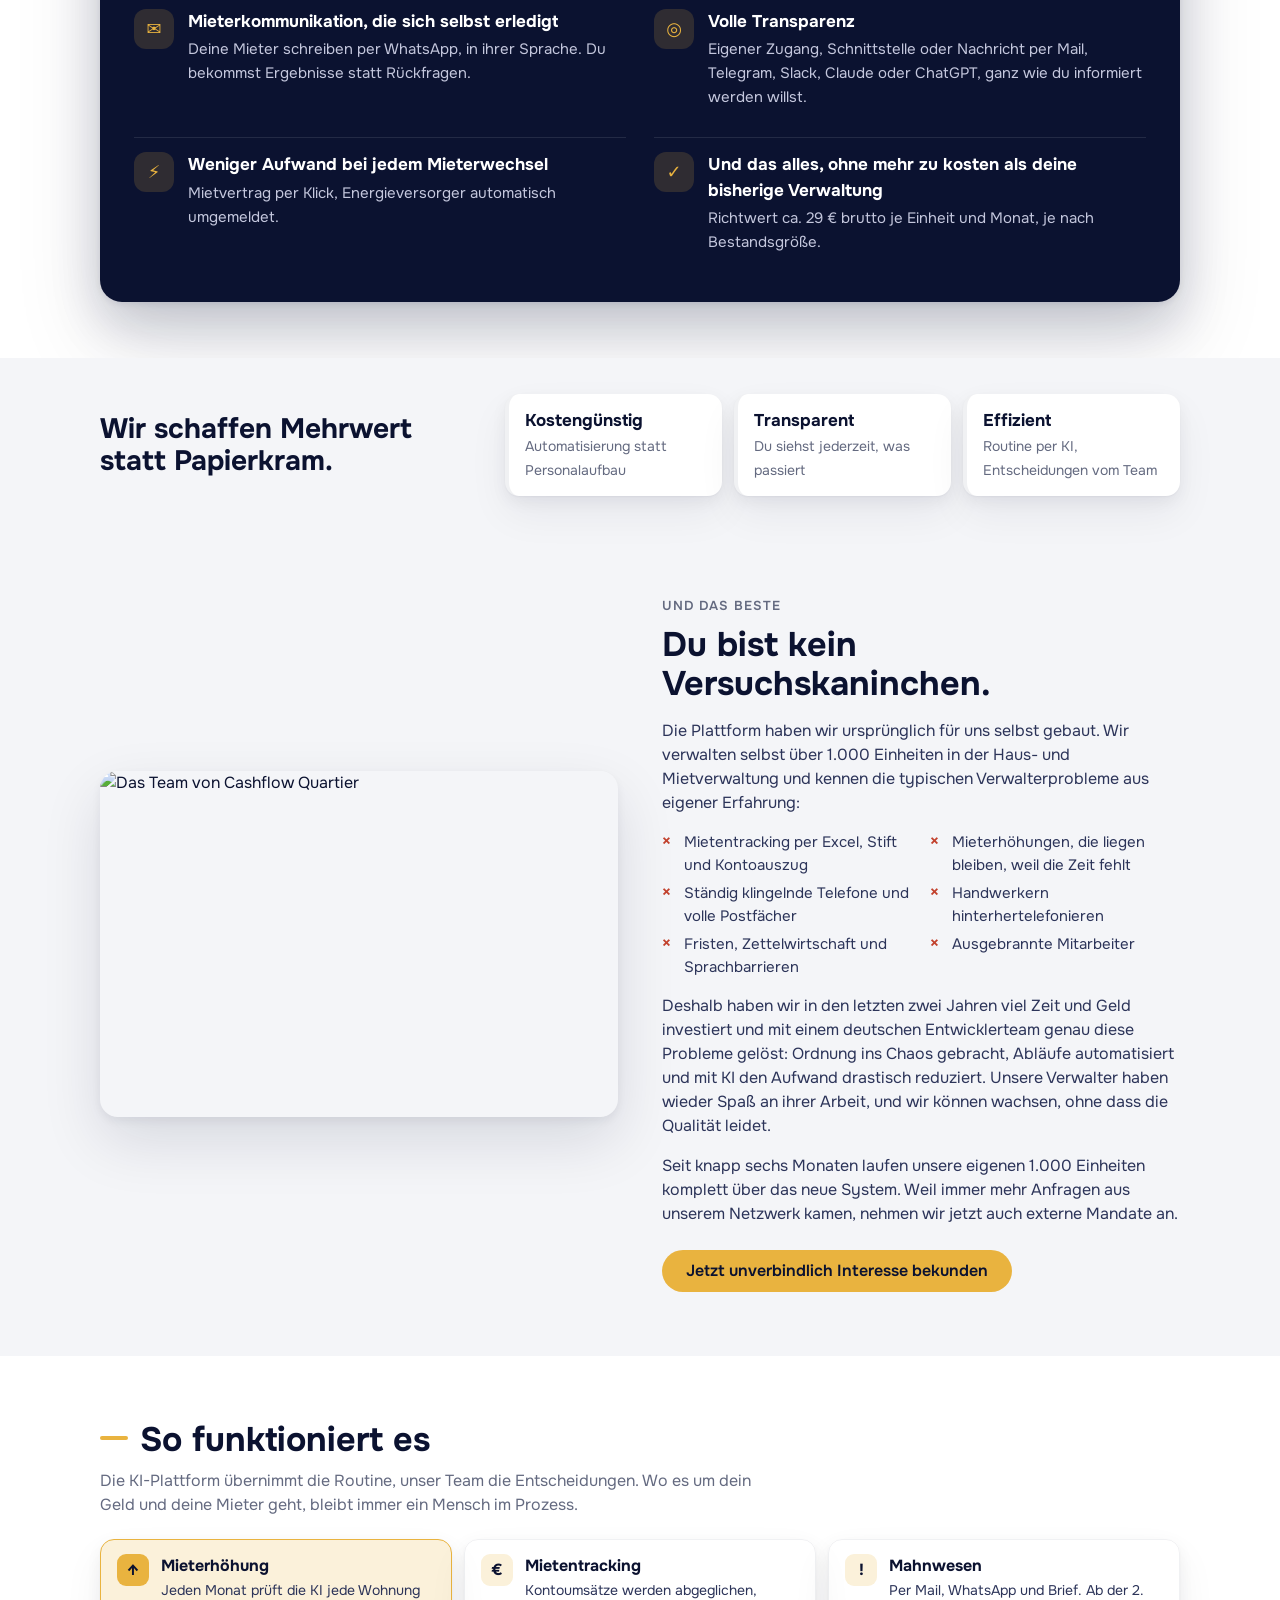
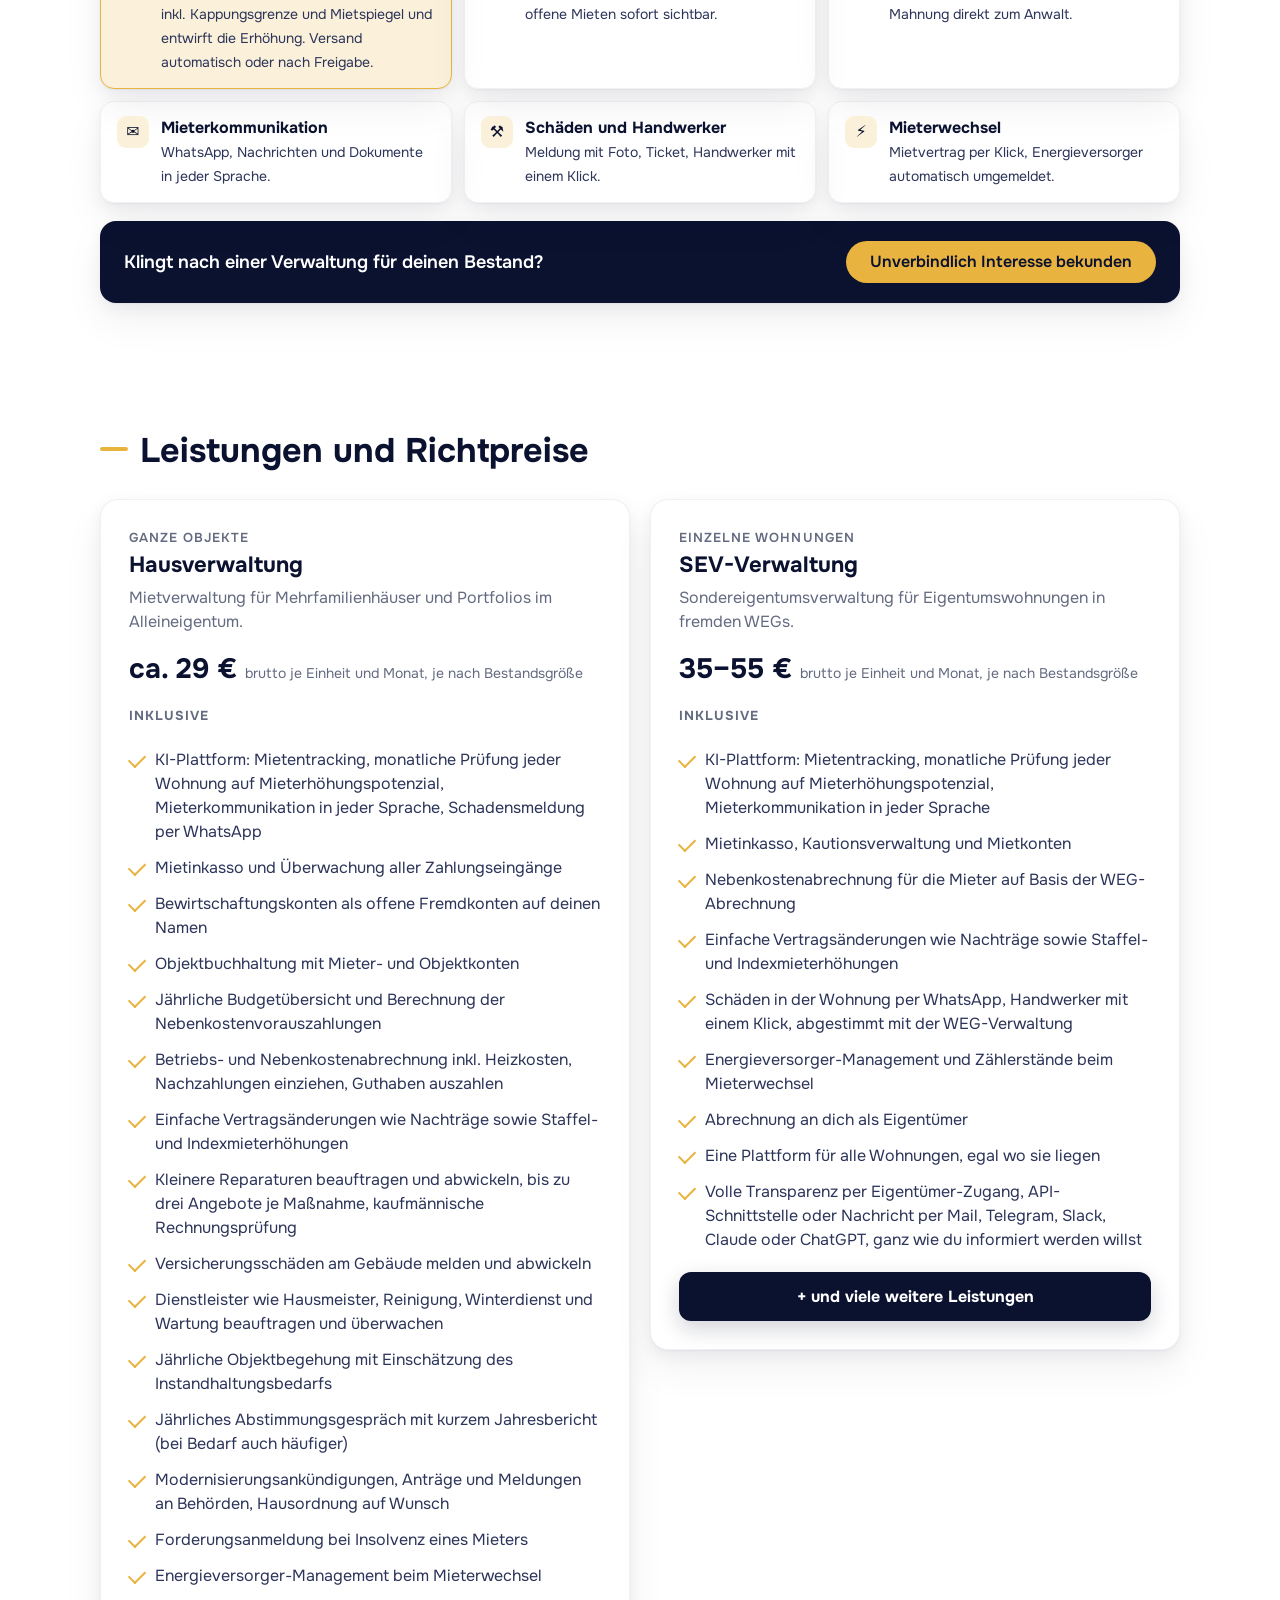
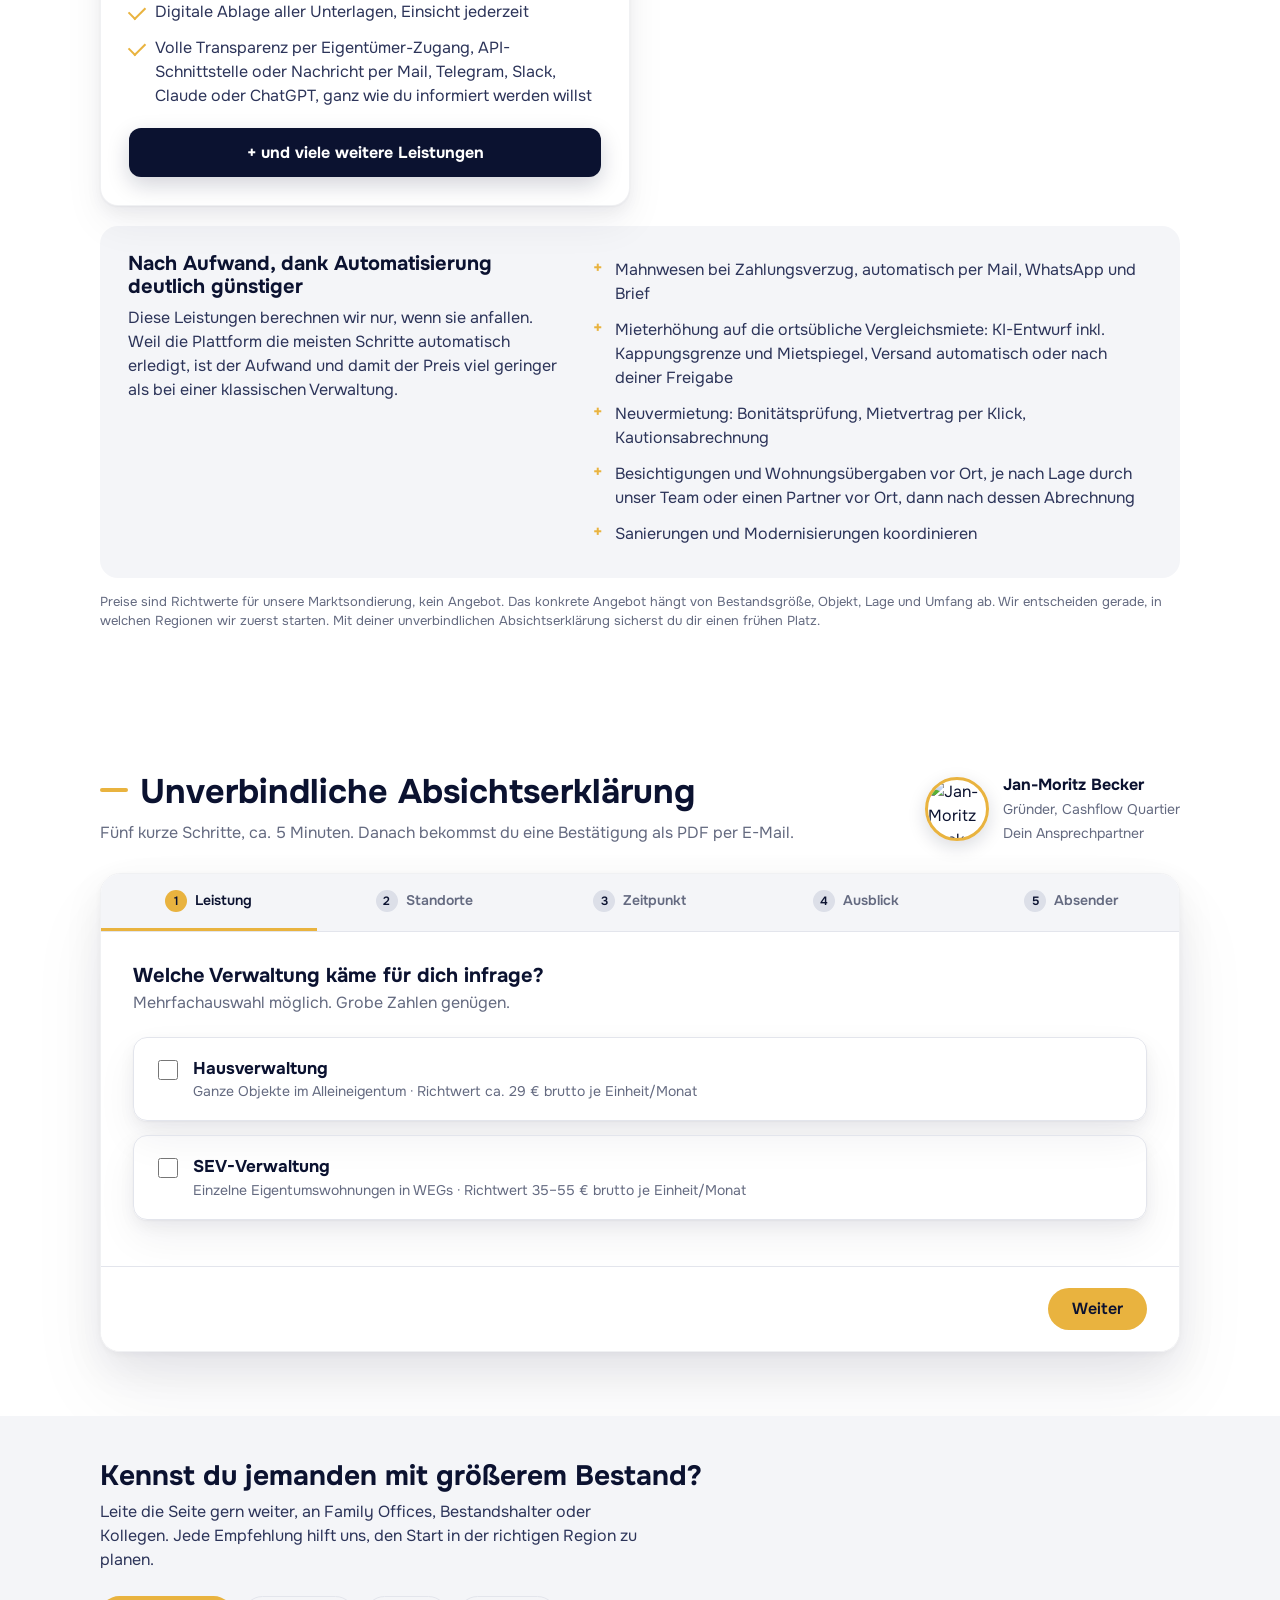
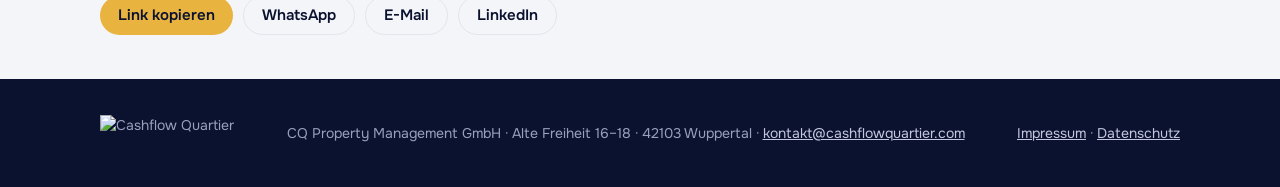
==== commit a84f1f3b: "LOI-Seite: 'und viele weitere Leistungen' zum Aufklappen, Ein-Klick-Video, IONOS-Anleitung In beiden" ====
--- a/loi-seite/index.html
+++ b/loi-seite/index.html
@@ -254,7 +254,7 @@
 .ck:after{content:"";position:absolute;left:12px;top:7px;width:8px;height:15px;border:solid var(--navy);border-width:0 3.5px 3.5px 0;transform:rotate(45deg)}
 .vid{padding-block:24px 56px}
 .player{position:relative;aspect-ratio:16/9;max-width:100%;border-radius:18px;overflow:hidden;background:var(--navy);box-shadow:0 24px 60px rgba(11,18,48,.22)}
-.player iframe{position:absolute;inset:0;width:100%;height:100%;border:0}
+.player iframe,.player video{position:absolute;inset:0;width:100%;height:100%;border:0;background:#000}
 .vid-cap{text-align:center;color:var(--muted);margin:14px 0 0}
 .center-cta{text-align:center;margin-top:24px}
 .btn-lg{padding:16px 30px;font-size:18px}
@@ -346,6 +346,14 @@
 .share p{color:var(--navy-2);max-width:560px;margin:8px 0 0}
 .share-btns{display:flex;gap:10px;flex-wrap:wrap}
 .share-btns .btn{padding:11px 18px;font-size:15px}
+
+.more-btn{margin-top:14px;width:100%;border:0;border-radius:12px;padding:14px 18px;background:var(--navy);color:#fff;font:700 16px Onest,sans-serif;cursor:pointer;
+  transition:transform .2s cubic-bezier(.2,.7,.2,1),box-shadow .2s;box-shadow:0 8px 22px rgba(11,18,48,.18)}
+.more-btn:hover{transform:scale(1.03);box-shadow:0 12px 30px rgba(11,18,48,.25)}
+.more-btn[aria-expanded="true"]{background:var(--gold);color:var(--navy)}
+.more-list{margin:10px 0 0;padding:0;list-style:none}
+.more-list li{padding:6px 0 6px 26px;position:relative;color:var(--navy-2)}
+.more-list li:before{content:"";position:absolute;left:0;top:12px;width:14px;height:8px;border-left:2.5px solid var(--gold);border-bottom:2.5px solid var(--gold);transform:rotate(-45deg)}
 </style>
 </head>
 <body>
@@ -374,7 +382,9 @@
 
 <section class="vid" id="video">
   <div class="wrap">
-    <div class="player" id="player" data-src="https://drive.google.com/file/d/1pEjXcwP1N7CeqUmhcbfCx8Wmm3FesHrv/preview">
+    <!-- Video-Quelle: data-mp4 (eigene Datei, startet mit einem Klick, ohne Drittanbieter) hat Vorrang,
+         dann data-vimeo (Vimeo-ID, startet nach dem Klick automatisch), sonst Google Drive (Player muss einmal mehr geklickt werden). -->
+    <div class="player" id="player" data-mp4="" data-poster="" data-vimeo="" data-src="https://drive.google.com/file/d/1pEjXcwP1N7CeqUmhcbfCx8Wmm3FesHrv/preview">
       <div class="consent">
         <button type="button" class="play" id="playBtn" aria-label="Video laden und abspielen">
           <svg width="38" height="38" viewBox="0 0 24 24" aria-hidden="true" fill="currentColor"><path d="M7 4.5v15a1 1 0 0 0 1.5.86l12.5-7.5a1 1 0 0 0 0-1.72L8.5 3.64A1 1 0 0 0 7 4.5z"/></svg>
@@ -485,6 +495,23 @@
           <li>Digitale Ablage aller Unterlagen, Einsicht jederzeit</li>
           <li>Volle Transparenz per Eigentümer-Zugang, API-Schnittstelle oder Nachricht per Mail, Telegram, Slack, Claude oder ChatGPT, ganz wie du informiert werden willst</li>
         </ul>
+        <button type="button" class="more-btn" aria-expanded="false" aria-controls="more-hv">+ und viele weitere Leistungen</button>
+        <ul class="more-list" id="more-hv" hidden>
+            <li>Übernahme bei Verwaltungsbeginn: Erstbegehung, Einrichtung der Konten, Erfassung aller Daten</li>
+            <li>Erstinformation der Mieter zum Datenschutz und Anzeige des Verwalterwechsels bei allen Vertragspartnern</li>
+            <li>Elektronisches Mieterverzeichnis mit Vertrags- und Kontaktdaten</li>
+            <li>Gewöhnliche Mieterkommunikation, Anfragen und Schriftverkehr</li>
+            <li>Anpassung der Nebenkostenvorauszahlungen und Verbuchung aller Abrechnungsergebnisse</li>
+            <li>Zahlungen an Dienstleister mit Nutzung von Skonti</li>
+            <li>Abschluss der Verträge zur Bewirtschaftung, einfache Vertragsverhandlungen</li>
+            <li>Mängelanzeige gegenüber Handwerkern und Organisation von Abnahmeterminen</li>
+            <li>Stichprobenweise Überwachung von Verkehrssicherung und Dienstleistern</li>
+            <li>Information über mietrechtliche Verfahren innerhalb einer Woche</li>
+            <li>Korrespondenz mit deinem Rechtsanwalt</li>
+            <li>Einholung deiner Zustimmungen und Vorbereitung von Vereinbarungen</li>
+            <li>Aufbewahrung der Original-Stammunterlagen wie Grundbuchauszüge, Mietverträge und Vollmachten</li>
+            <li>Einsicht in alle Unterlagen, auf Wunsch auch für bevollmächtigte Dritte</li>
+        </ul>
       </div>
       <div class="card">
         <div class="eyebrow">Einzelne Wohnungen</div>
@@ -503,6 +530,19 @@
           <li>Eine Plattform für alle Wohnungen, egal wo sie liegen</li>
           <li>Volle Transparenz per Eigentümer-Zugang, API-Schnittstelle oder Nachricht per Mail, Telegram, Slack, Claude oder ChatGPT, ganz wie du informiert werden willst</li>
         </ul>
+        <button type="button" class="more-btn" aria-expanded="false" aria-controls="more-sev">+ und viele weitere Leistungen</button>
+        <ul class="more-list" id="more-sev" hidden>
+            <li>Übernahme bei Verwaltungsbeginn: Einrichtung der Mietkonten und Erfassung aller Daten</li>
+            <li>Erstinformation der Mieter zum Datenschutz</li>
+            <li>Elektronisches Mieterverzeichnis mit Vertrags- und Kontaktdaten</li>
+            <li>Gewöhnliche Mieterkommunikation, Anfragen und Schriftverkehr</li>
+            <li>Anpassung der Nebenkostenvorauszahlungen</li>
+            <li>Weitergabe von Schäden am Gemeinschaftseigentum an die WEG-Verwaltung</li>
+            <li>Information über mietrechtliche Verfahren innerhalb einer Woche</li>
+            <li>Korrespondenz mit deinem Rechtsanwalt</li>
+            <li>Forderungsanmeldung bei Insolvenz eines Mieters</li>
+            <li>Digitale Ablage aller Unterlagen, Einsicht jederzeit</li>
+        </ul>
       </div>
     </div>
     <div class="extra">
@@ -514,7 +554,7 @@
         <li>Mahnwesen bei Zahlungsverzug, automatisch per Mail, WhatsApp und Brief</li>
         <li>Mieterhöhung auf die ortsübliche Vergleichsmiete: KI-Entwurf inkl. Kappungsgrenze und Mietspiegel, Versand automatisch oder nach deiner Freigabe</li>
         <li>Neuvermietung: Bonitätsprüfung, Mietvertrag per Klick, Kautionsabrechnung</li>
-        <li>Besichtigungen und Wohnungsübergaben vor Ort, je nach Lage durch unser Team oder Partner vor Ort</li>
+        <li>Besichtigungen und Wohnungsübergaben vor Ort, je nach Lage durch unser Team oder einen Partner vor Ort, dann nach dessen Abrechnung</li>
         <li>Sanierungen und Modernisierungen koordinieren</li>
       </ul>
     </div>
@@ -951,11 +991,26 @@
   io.observe(box);
 })();
 /* ---------- Video erst nach Klick laden (Datenschutz) ---------- */
-$("#playBtn")?.addEventListener("click", () => {
-  const p = $("#player"), f = document.createElement("iframe");
-  f.src = p.dataset.src; f.title = "CQPM Plattform-Video"; f.allow = "autoplay; fullscreen"; f.allowFullscreen = true;
-  p.innerHTML = ""; p.appendChild(f);
-});
+(() => {
+  const p = $("#player"); if (!p) return;
+  const { mp4, poster, vimeo, src } = p.dataset;
+  if (mp4) $(".consent span", p).textContent = "Klick auf Play, und das Video startet sofort.";
+  else if (vimeo) $(".consent span", p).innerHTML = 'Mit dem Klick startet das Video über Vimeo. Dabei werden Daten an Vimeo übertragen. Mehr dazu in der <a href="https://cashflowquartier.com/datenschutz" target="_blank" rel="noopener">Datenschutzerklärung</a>.';
+  $("#playBtn").addEventListener("click", () => {
+    let el;
+    if (mp4) {
+      el = document.createElement("video");
+      Object.assign(el, { src: mp4, controls: true, playsInline: true, preload: "auto" });
+      if (poster) el.poster = poster;
+    } else {
+      el = document.createElement("iframe");
+      el.src = vimeo ? `https://player.vimeo.com/video/${vimeo}?autoplay=1&dnt=1&title=0&byline=0&portrait=0` : src;
+      el.title = "CQPM Plattform-Video"; el.allow = "autoplay; fullscreen; picture-in-picture"; el.allowFullscreen = true;
+    }
+    p.innerHTML = ""; p.appendChild(el);
+    if (mp4) el.play().catch(() => {});
+  });
+})();
 /* ---------- Weiterleiten ---------- */
 (() => {
   const url = location.origin + location.pathname;              // ohne persönliche Parameter
@@ -972,6 +1027,12 @@
     });
   });
 })();
+/* ---------- „und viele weitere Leistungen“ aufklappen ---------- */
+$$(".more-btn").forEach(b => b.addEventListener("click", () => {
+  const l = document.getElementById(b.getAttribute("aria-controls")), open = l.hidden;
+  l.hidden = !open; b.setAttribute("aria-expanded", String(open));
+  b.textContent = open ? "– weniger anzeigen" : "+ und viele weitere Leistungen";
+}));
 go(0);
 </script>
 </body>
